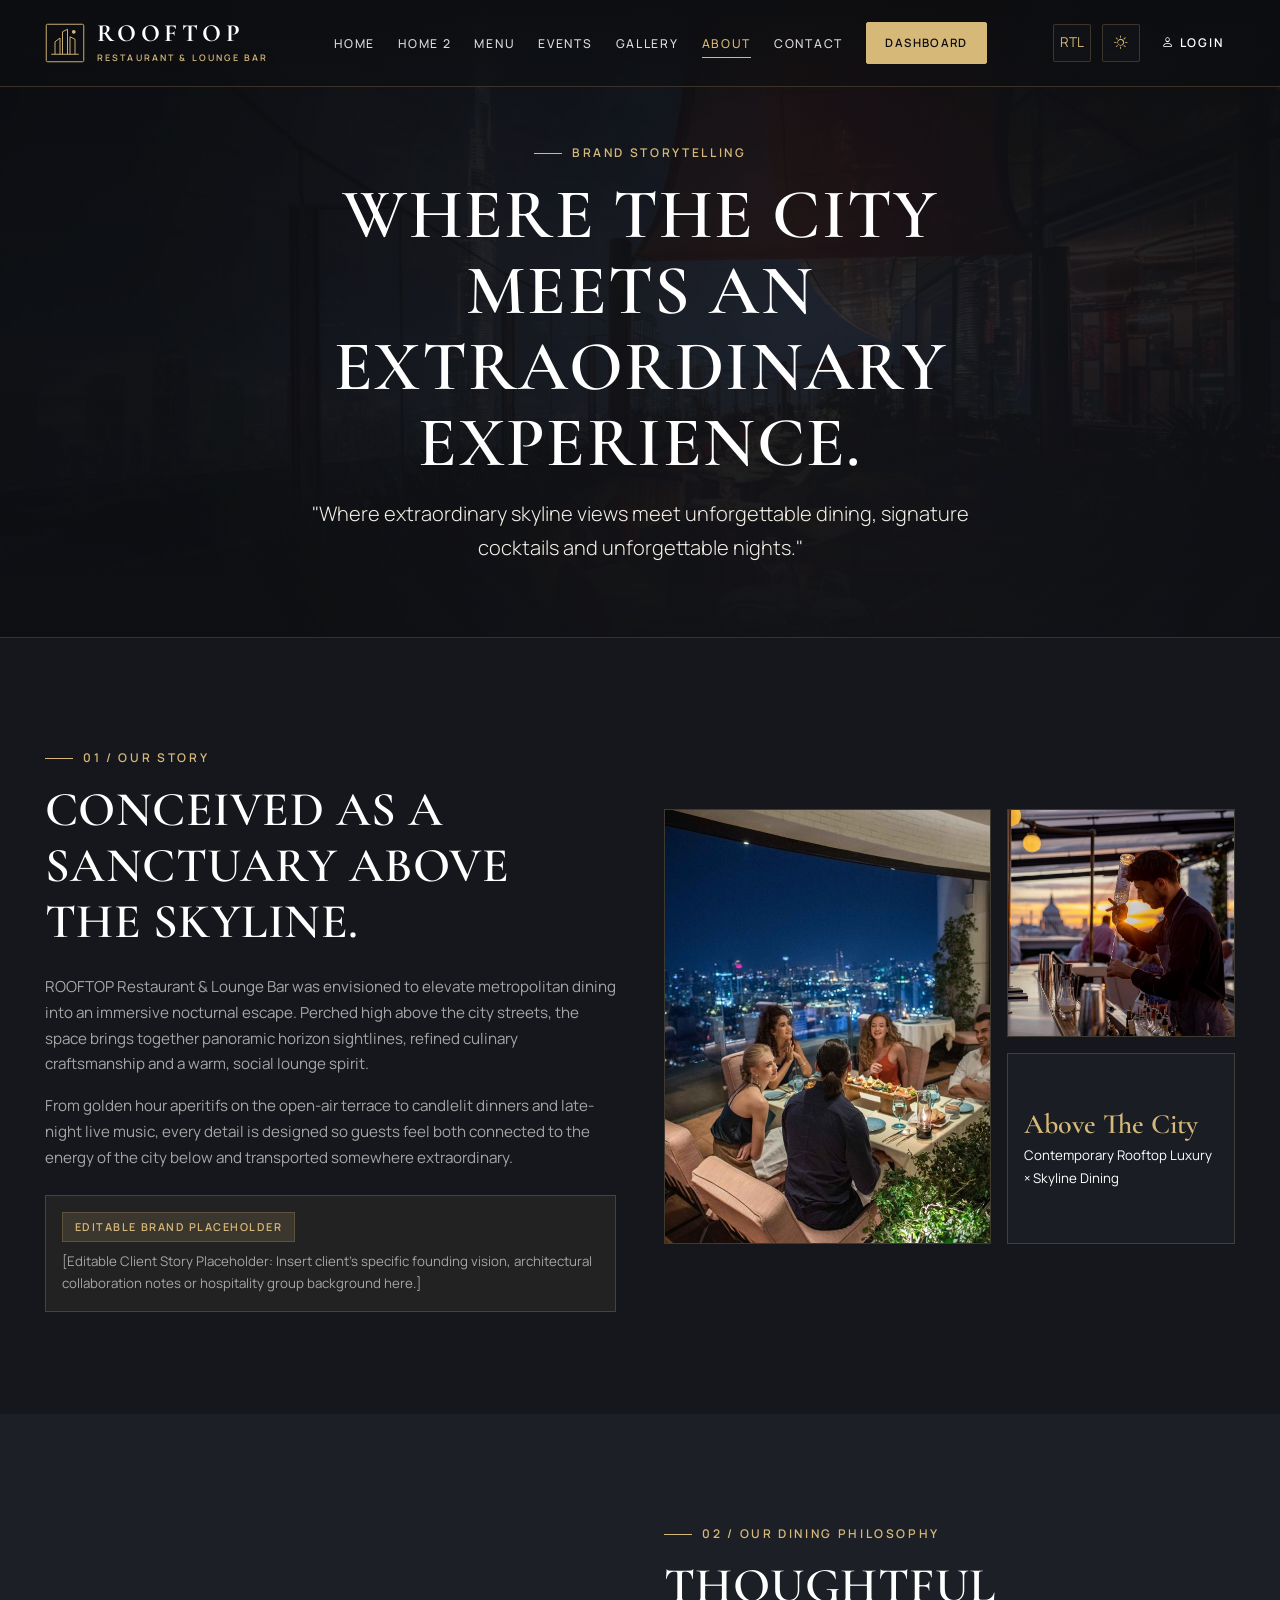
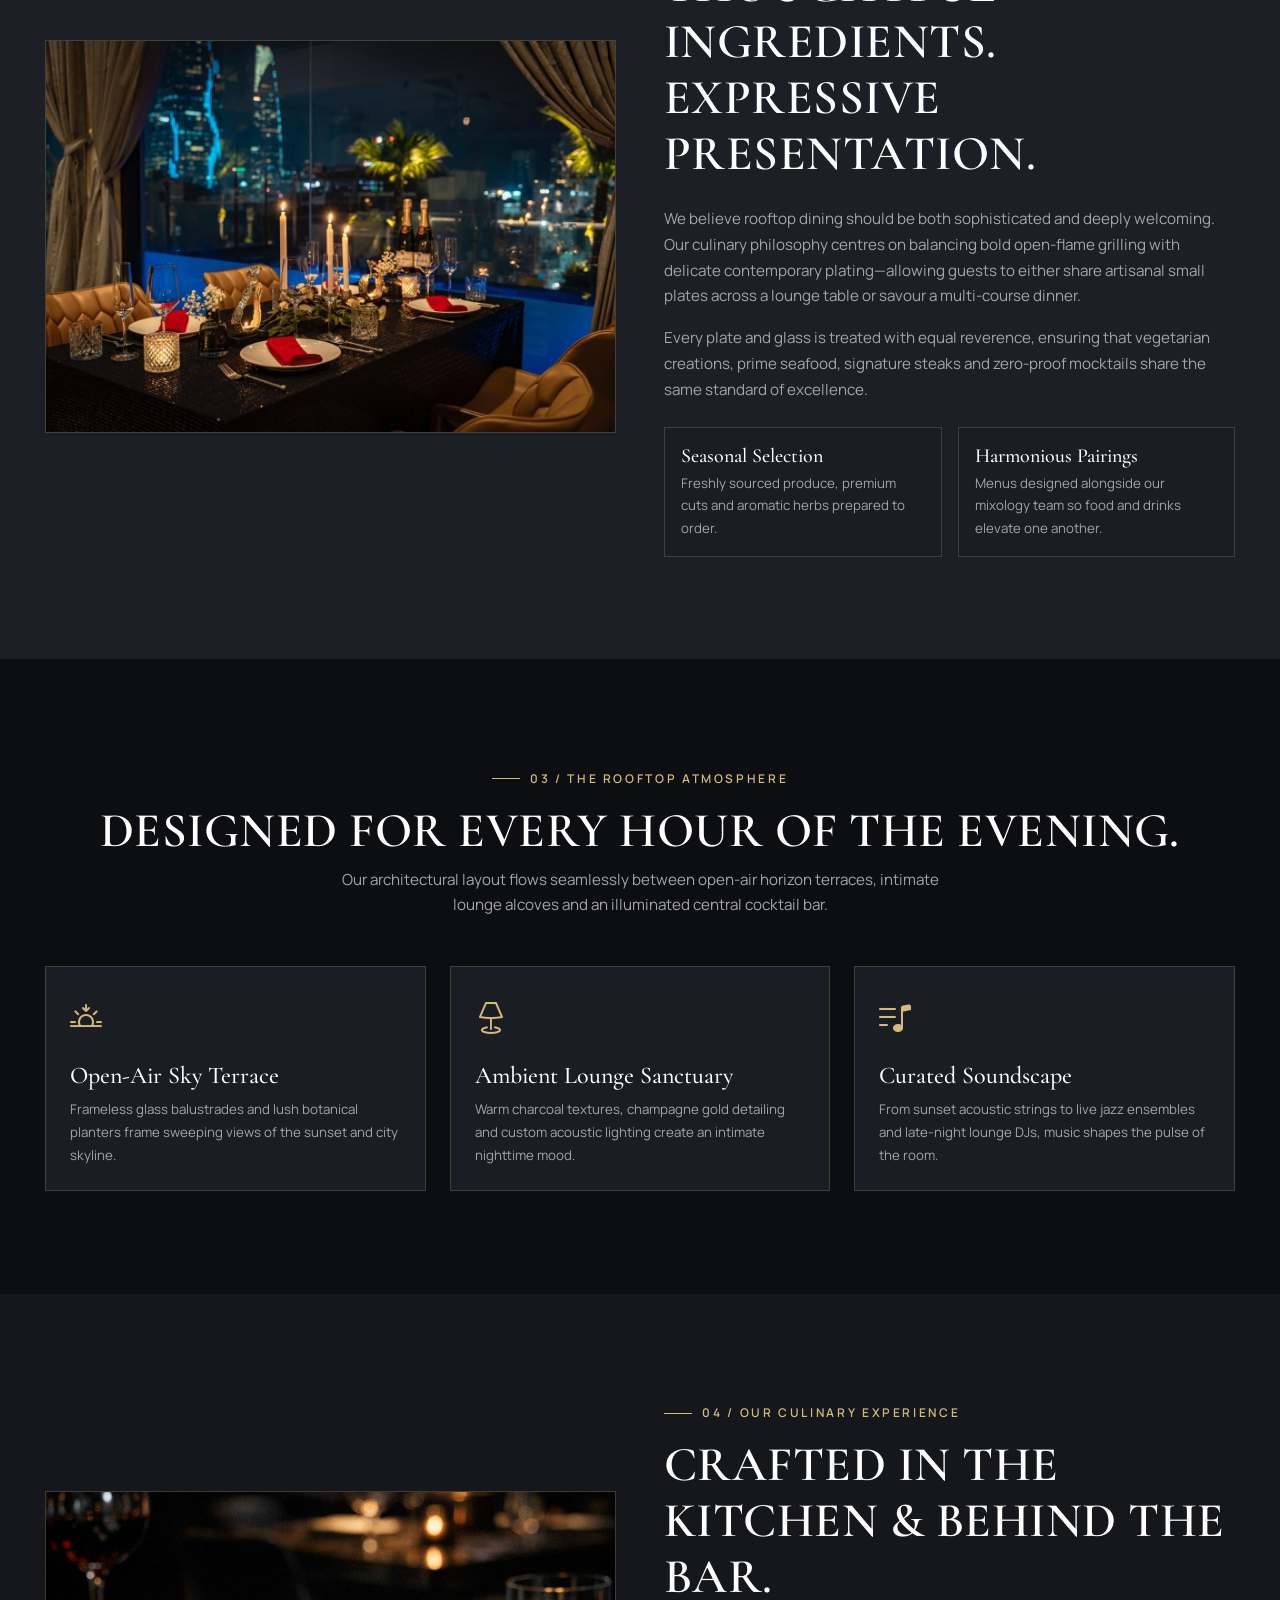
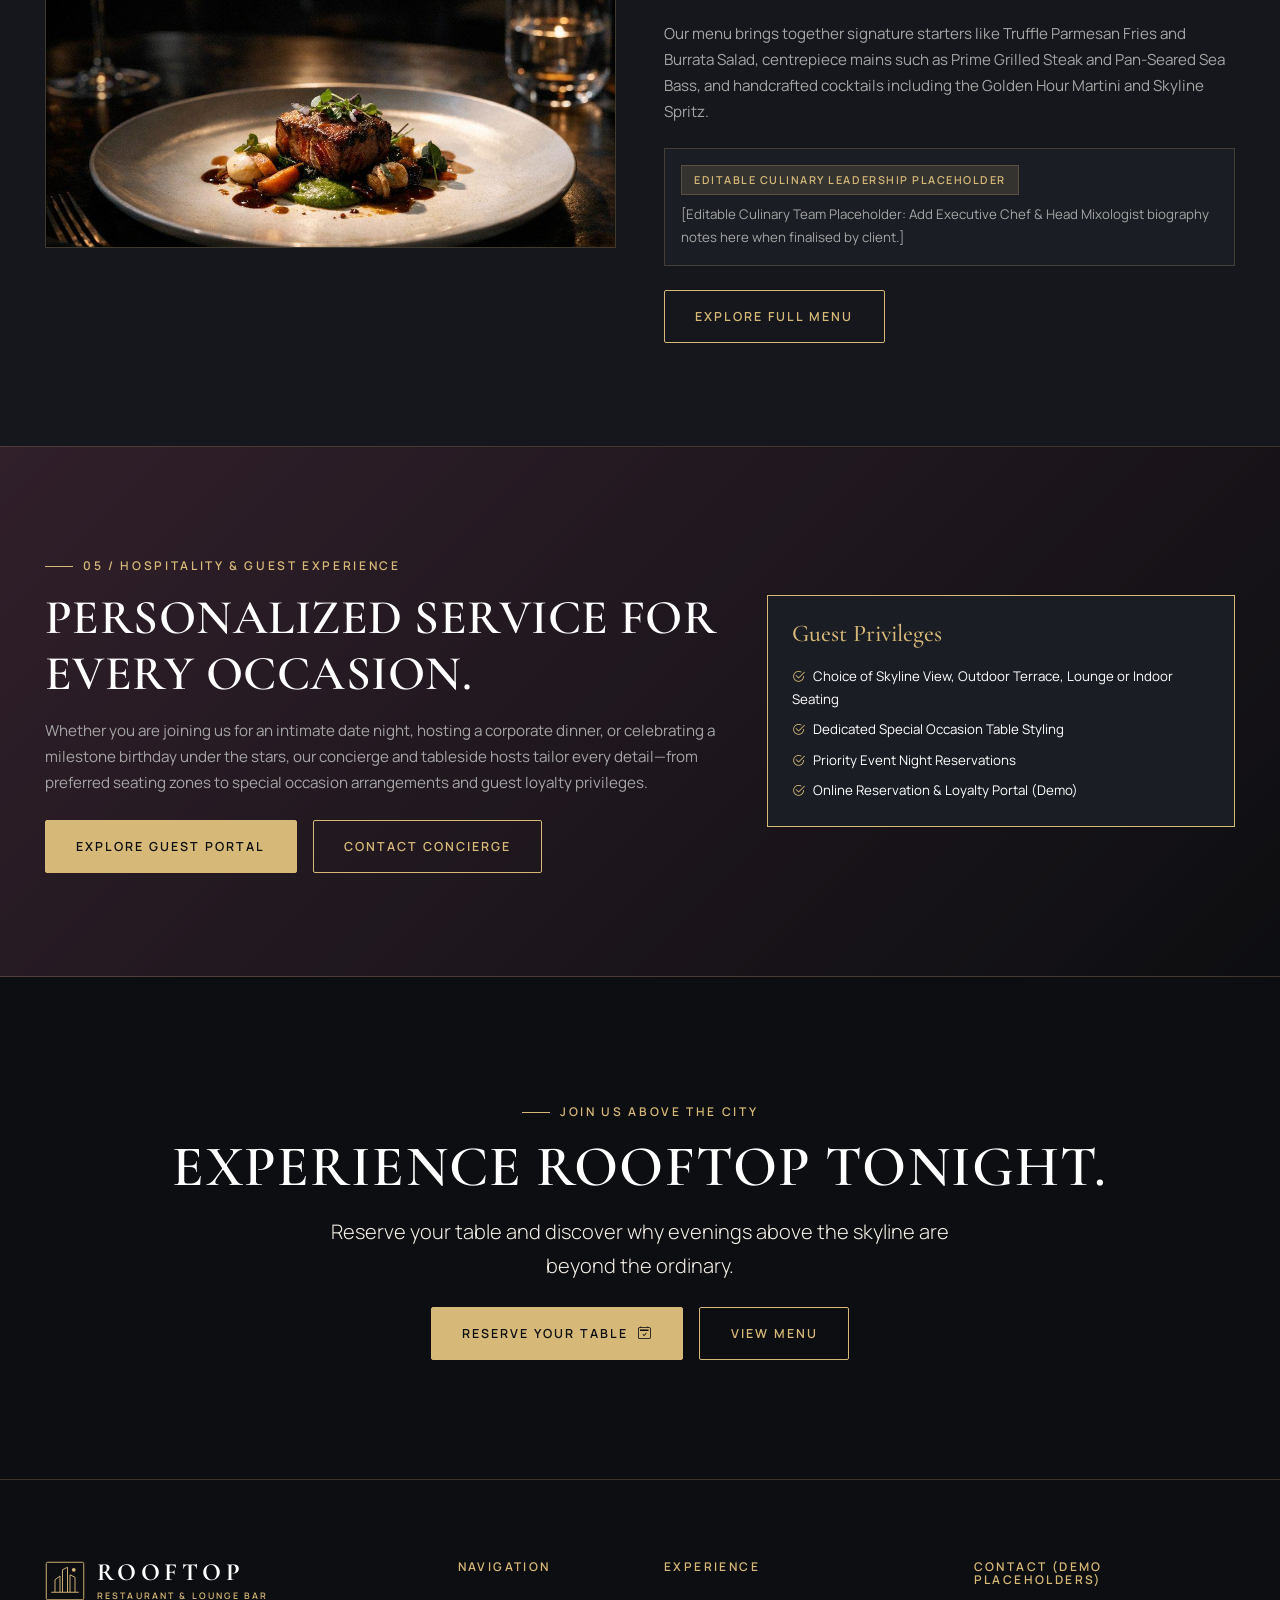
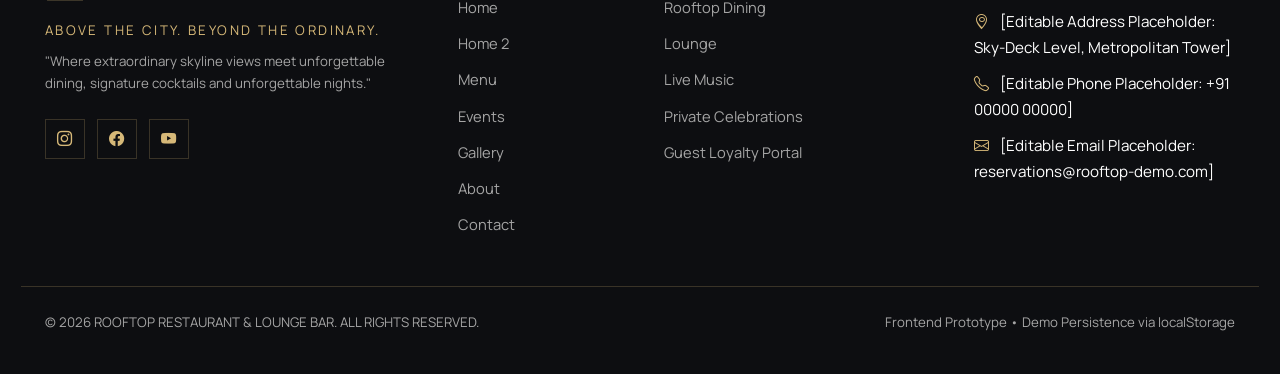
==== about.html @ e239f297 "Initial commit: Rooftop Restaurant & Lounge Bar luxury web experience" ====
<!DOCTYPE html>
<html lang="en" data-theme="dark" dir="ltr">
<head>
  <meta charset="UTF-8">
  <meta name="viewport" content="width=device-width, initial-scale=1.0">
  <title>ROOFTOP — About Us | Where The City Meets An Extraordinary Experience</title>
  <meta name="description" content="Discover the story, dining philosophy, architectural atmosphere and culinary vision behind ROOFTOP Restaurant & Lounge Bar.">
  <link href="https://cdn.jsdelivr.net/npm/bootstrap@5.3.3/dist/css/bootstrap.min.css" rel="stylesheet">
  <link href="https://cdn.jsdelivr.net/npm/bootstrap-icons@1.11.3/font/bootstrap-icons.min.css" rel="stylesheet">
  <link rel="stylesheet" href="assets/css/style.css">
</head>
<body>

  <!-- ========================================================================
       GLOBAL STICKY HEADER & NAVIGATION (SECTION 9)
       ======================================================================== -->
  <header class="site-header">
    <div class="container-luxury">
      <nav class="navbar-rooftop" aria-label="Primary Navigation">
        <a href="index.html" class="brand-logo" aria-label="ROOFTOP Restaurant & Lounge Bar Home">
          <svg class="brand-logo-icon" viewBox="0 0 64 64" fill="none" xmlns="http://www.w3.org/2000/svg">
            <rect x="2" y="2" width="60" height="60" rx="2" stroke="#D6B878" stroke-width="1.5"/>
            <path d="M10 50H54" stroke="#D6B878" stroke-width="1.5"/>
            <path d="M16 50V30L24 24V50" stroke="#D6B878" stroke-width="1.5"/>
            <path d="M28 50V14L36 10V50" stroke="#D6B878" stroke-width="1.5"/>
            <path d="M40 50V22L48 26V50" stroke="#D6B878" stroke-width="1.5"/>
            <circle cx="46" cy="14" r="3" fill="#D6B878"/>
          </svg>
          <div class="brand-logo-text">
            <span class="brand-wordmark">ROOFTOP</span>
            <span class="brand-subtitle">RESTAURANT &amp; LOUNGE BAR</span>
          </div>
        </a>

        <ul class="nav-center">
          <li><a href="index.html" class="nav-link-rooftop">Home</a></li>
          <li><a href="home-2.html" class="nav-link-rooftop">Home 2</a></li>
          <li><a href="menu.html" class="nav-link-rooftop">Menu</a></li>
          <li><a href="events.html" class="nav-link-rooftop">Events</a></li>
          <li><a href="gallery.html" class="nav-link-rooftop">Gallery</a></li>
          <li><a href="about.html" class="nav-link-rooftop active">About</a></li>
          <li><a href="contact.html" class="nav-link-rooftop">Contact</a></li>
          <li><a href="dashboard.html" class="btn-gold btn-header-reserve">Dashboard</a></li>
        </ul>

        <div class="nav-actions">
          <button type="button" class="icon-btn" data-rtl-toggle title="Toggle LTR/RTL Direction">
            <span class="dir-label">RTL</span>
          </button>
          <button type="button" class="icon-btn" data-theme-toggle title="Toggle Dark/Light Mode">
            <i class="bi bi-sun"></i>
          </button>
          <a href="login.html" class="nav-login-link"><i class="bi bi-person me-1"></i>Login</a>
          <button type="button" class="hamburger-btn" id="mobileMenuOpenBtn" aria-label="Open Navigation Menu">
            <i class="bi bi-list"></i>
          </button>
        </div>
      </nav>
    </div>
  </header>

  <!-- Mobile Slide-Out Navigation Drawer -->
  <div class="mobile-menu-backdrop" id="mobileMenuBackdrop"></div>
  <aside class="mobile-menu-drawer" id="mobileMenuDrawer" aria-label="Mobile Navigation">
    <div>
      <div class="d-flex justify-content-between align-items-center pb-3 border-bottom" style="border-color: var(--subtle-border) !important;">
        <div class="brand-logo-text">
          <span class="brand-wordmark">ROOFTOP</span>
          <span class="brand-subtitle">RESTAURANT &amp; LOUNGE BAR</span>
        </div>
        <button type="button" class="icon-btn" id="mobileMenuCloseBtn" aria-label="Close Navigation Menu">
          <i class="bi bi-x-lg"></i>
        </button>
      </div>
      <ul class="mobile-nav-list">
        <li><a href="index.html">Home</a></li>
        <li><a href="home-2.html">Home 2</a></li>
        <li><a href="menu.html">Menu</a></li>
        <li><a href="events.html">Events</a></li>
        <li><a href="gallery.html">Gallery</a></li>
        <li><a href="about.html" class="active">About</a></li>
        <li><a href="contact.html">Contact</a></li>
        <li><a href="dashboard.html">Dashboard</a></li>
        <li><a href="login.html"><i class="bi bi-person-circle me-2" style="color:var(--champagne-gold);"></i>Guest Login</a></li>
      </ul>
    </div>
    <div class="pt-3 border-top" style="border-color: var(--subtle-border) !important;">
      <div class="d-flex gap-2 mb-3">
        <button type="button" class="btn-outline-gold w-50 py-2" data-theme-toggle>
          <i class="bi bi-sun"></i> <span class="theme-label">Light Mode</span>
        </button>
        <button type="button" class="btn-outline-gold w-50 py-2" data-rtl-toggle>
          <i class="bi bi-arrow-left-right"></i> <span class="dir-label">RTL</span>
        </button>
      </div>
      <a href="dashboard.html" class="btn-gold w-100">Dashboard</a>
    </div>
  </aside>

  <main>
    <!-- ======================================================================
         ABOUT HERO SECTION
         ====================================================================== -->
    <section class="page-hero">
      <img
        src="assets/images/0LTb-WTREsjRSOHEOMyrggHppQUwjyIWcSTL70g_yfp6JXqwMMPpysvYrDSmUCuh1XWu3reJ1O5-1rHXuNfjXCk1OeGma-LEvILUbqRypuSqwYV0lNZebDV8yTDGE5ejCdoCOxoLKWf_srsMzIiU0FaElUl77eFP91n0k8lXTGc.jpg"
        alt="Architectural rooftop terrace overlooking the skyline"
        class="hero-bg-media"
      >
      <div class="hero-overlay"></div>
      <div class="container-luxury page-hero-content">
        <span class="eyebrow-label">BRAND STORYTELLING</span>
        <h1 class="display-hero text-white mb-3">
          WHERE THE CITY MEETS AN EXTRAORDINARY EXPERIENCE.
        </h1>
        <p class="lead mb-0" style="color: var(--text-secondary);">
          "Where extraordinary skyline views meet unforgettable dining, signature cocktails and unforgettable nights."
        </p>
      </div>
    </section>

    <!-- ======================================================================
         SECTION 1 – OUR STORY
         ====================================================================== -->
    <section class="section-padding surface-charcoal" id="our-story">
      <div class="container-luxury">
        <div class="row g-5 align-items-center">
          <div class="col-lg-6 reveal-up">
            <span class="eyebrow-label">01 / OUR STORY</span>
            <h2 class="section-title mb-4">CONCEIVED AS A SANCTUARY ABOVE THE SKYLINE.</h2>
            <p class="mb-3">
              ROOFTOP Restaurant &amp; Lounge Bar was envisioned to elevate metropolitan dining into an immersive nocturnal escape. Perched high above the city streets, the space brings together panoramic horizon sightlines, refined culinary craftsmanship and a warm, social lounge spirit.
            </p>
            <p class="mb-4">
              From golden hour aperitifs on the open-air terrace to candlelit dinners and late-night live music, every detail is designed so guests feel both connected to the energy of the city below and transported somewhere extraordinary.
            </p>
            <div class="p-3 border" style="border-color: var(--subtle-border) !important; background: rgba(214, 184, 120, 0.07);">
              <span class="badge-gold mb-2">EDITABLE BRAND PLACEHOLDER</span>
              <p class="small mb-0">
                [Editable Client Story Placeholder: Insert client's specific founding vision, architectural collaboration notes or hospitality group background here.]
              </p>
            </div>
          </div>

          <div class="col-lg-6 reveal-up">
            <div class="row g-3">
              <div class="col-7">
                <img src="assets/images/a4DqLqAIonbY6oPEdDBYq2LMEWT8wT4v0pbMfEZAotkZB2sWzX3rGF_zU-9RLps87KAcGOfiPLq1fRqHHMWA2GqDph-U0PD5rxuz1UX6C6W-1L8daLws_kquPVjRjXX4Jb22EGoLl6zU68Kwyp-VDqZqF_-sojToUv7Ypa28aUM.jpg" alt="Rooftop terrace dining view" class="w-100 border" style="border-color:var(--subtle-border) !important; aspect-ratio:3/4; object-fit:cover;" loading="lazy">
              </div>
              <div class="col-5 d-flex flex-column gap-3">
                <img src="assets/images/eG7CpLAfXSvXFL-XKeldnS6ixTZTzzPIL2Tlulccn1A2OCOw7vLQKZHS_5BkBJKZA29Xp6CpcP-T6hch9NJKk9fww9rVGssWR0XpSVVY1WcwQRj8eOERf2JEGQighdkYZ-_fhMxE8DnGQ1t_Wq5Qk5BhnX7Uy1BTz3-JIzpujZQ.jpg" alt="Signature cocktail craft" class="w-100 border" style="border-color:var(--subtle-border) !important; aspect-ratio:1/1; object-fit:cover;" loading="lazy">
                <div class="p-3 border flex-grow-1 d-flex flex-column justify-content-center" style="border-color:var(--subtle-border) !important; background:var(--card-bg);">
                  <span class="font-heading h3 mb-1" style="color:var(--champagne-gold);">Above The City</span>
                  <span class="small">Contemporary Rooftop Luxury × Skyline Dining</span>
                </div>
              </div>
            </div>
          </div>
        </div>
      </div>
    </section>

    <!-- ======================================================================
         SECTION 2 – OUR DINING PHILOSOPHY
         ====================================================================== -->
    <section class="section-padding surface-ivory" id="dining-philosophy">
      <div class="container-luxury">
        <div class="row g-5 align-items-center flex-lg-row-reverse">
          <div class="col-lg-6 reveal-up">
            <span class="eyebrow-label">02 / OUR DINING PHILOSOPHY</span>
            <h2 class="section-title mb-4">THOUGHTFUL INGREDIENTS. EXPRESSIVE PRESENTATION.</h2>
            <p class="mb-3">
              We believe rooftop dining should be both sophisticated and deeply welcoming. Our culinary philosophy centres on balancing bold open-flame grilling with delicate contemporary plating—allowing guests to either share artisanal small plates across a lounge table or savour a multi-course dinner.
            </p>
            <p class="mb-4">
              Every plate and glass is treated with equal reverence, ensuring that vegetarian creations, prime seafood, signature steaks and zero-proof mocktails share the same standard of excellence.
            </p>
            <div class="row g-3">
              <div class="col-sm-6">
                <div class="p-3 border h-100" style="border-color: var(--subtle-border) !important; background: var(--card-bg);">
                  <h3 class="h5 mb-1">Seasonal Selection</h3>
                  <p class="small mb-0">Freshly sourced produce, premium cuts and aromatic herbs prepared to order.</p>
                </div>
              </div>
              <div class="col-sm-6">
                <div class="p-3 border h-100" style="border-color: var(--subtle-border) !important; background: var(--card-bg);">
                  <h3 class="h5 mb-1">Harmonious Pairings</h3>
                  <p class="small mb-0">Menus designed alongside our mixology team so food and drinks elevate one another.</p>
                </div>
              </div>
            </div>
          </div>

          <div class="col-lg-6 reveal-up">
            <img src="assets/images/9_a25Sk84fpLwLm9EvDJhLbFu-DezkTgfqHV6uUKivLFZqjK034Hbjo_qLV6O387MBdL3p3_tE-PMVfAx8OQb3nfrAtUYyRsBMfPYI5VWofXwp_fUxAKQcLyDYmzSwnAg1P2krAx_73VXrEbLPAT2a9UuDPh-9XItAvQYSDtjpE.jpg" alt="Gourmet culinary plating at ROOFTOP" class="w-100 border" style="border-color:var(--subtle-border) !important; aspect-ratio:16/11; object-fit:cover;" loading="lazy">
          </div>
        </div>
      </div>
    </section>

    <!-- ======================================================================
         SECTION 3 – THE ROOFTOP ATMOSPHERE
         ====================================================================== -->
    <section class="section-padding surface-deep-black" id="rooftop-atmosphere">
      <div class="container-luxury">
        <div class="text-center mb-5 reveal-up">
          <span class="eyebrow-label">03 / THE ROOFTOP ATMOSPHERE</span>
          <h2 class="section-title mb-2">DESIGNED FOR EVERY HOUR OF THE EVENING.</h2>
          <p class="mx-auto" style="max-width: 640px;">
            Our architectural layout flows seamlessly between open-air horizon terraces, intimate lounge alcoves and an illuminated central cocktail bar.
          </p>
        </div>

        <div class="row g-4 reveal-up">
          <div class="col-md-4">
            <div class="p-4 border h-100" style="border-color: var(--subtle-border) !important; background: var(--card-bg);">
              <i class="bi bi-sunset fs-2 mb-3 d-block" style="color: var(--champagne-gold);"></i>
              <h3 class="h4 mb-2">Open-Air Sky Terrace</h3>
              <p class="small mb-0">Frameless glass balustrades and lush botanical planters frame sweeping views of the sunset and city skyline.</p>
            </div>
          </div>

          <div class="col-md-4">
            <div class="p-4 border h-100" style="border-color: var(--subtle-border) !important; background: var(--card-bg);">
              <i class="bi bi-lamp fs-2 mb-3 d-block" style="color: var(--champagne-gold);"></i>
              <h3 class="h4 mb-2">Ambient Lounge Sanctuary</h3>
              <p class="small mb-0">Warm charcoal textures, champagne gold detailing and custom acoustic lighting create an intimate nighttime mood.</p>
            </div>
          </div>

          <div class="col-md-4">
            <div class="p-4 border h-100" style="border-color: var(--subtle-border) !important; background: var(--card-bg);">
              <i class="bi bi-music-note-list fs-2 mb-3 d-block" style="color: var(--champagne-gold);"></i>
              <h3 class="h4 mb-2">Curated Soundscape</h3>
              <p class="small mb-0">From sunset acoustic strings to live jazz ensembles and late-night lounge DJs, music shapes the pulse of the room.</p>
            </div>
          </div>
        </div>
      </div>
    </section>

    <!-- ======================================================================
         SECTION 4 – OUR CULINARY EXPERIENCE
         ====================================================================== -->
    <section class="section-padding surface-charcoal" id="culinary-experience">
      <div class="container-luxury">
        <div class="row g-5 align-items-center">
          <div class="col-lg-6 reveal-up">
            <img src="assets/images/k-AcZ5I_xCdzUK6qS3OPQl_sP3-znJ6w_Fj4J7x6s0eTDowMpckTkI8AaFqw_2YKT61NVF0XNHWdyUKSHWJDs81dH5TLZIoFPrZWX9sZy4ZVBgHExHcyO-nIFj_JHgNbTenyzncS4XMivzRb54Z1jnn8Zo6J0s6vxsKbGS4OyTg.jpg" alt="Prime steak and culinary craftsmanship" class="w-100 border" style="border-color: var(--subtle-border) !important; aspect-ratio: 16/10; object-fit: cover;" loading="lazy">
          </div>
          <div class="col-lg-6 reveal-up">
            <span class="eyebrow-label">04 / OUR CULINARY EXPERIENCE</span>
            <h2 class="section-title mb-3">CRAFTED IN THE KITCHEN &amp; BEHIND THE BAR.</h2>
            <p class="mb-4">
              Our menu brings together signature starters like Truffle Parmesan Fries and Burrata Salad, centrepiece mains such as Prime Grilled Steak and Pan-Seared Sea Bass, and handcrafted cocktails including the Golden Hour Martini and Skyline Spritz.
            </p>
            <div class="p-3 border mb-4" style="border-color: var(--subtle-border) !important; background: var(--card-bg);">
              <span class="badge-gold mb-2">EDITABLE CULINARY LEADERSHIP PLACEHOLDER</span>
              <p class="small mb-0">
                [Editable Culinary Team Placeholder: Add Executive Chef &amp; Head Mixologist biography notes here when finalised by client.]
              </p>
            </div>
            <a href="menu.html" class="btn-outline-gold">Explore Full Menu</a>
          </div>
        </div>
      </div>
    </section>

    <!-- ======================================================================
         SECTION 5 – HOSPITALITY & GUEST EXPERIENCE
         ====================================================================== -->
    <section class="section-padding surface-burgundy-accent" id="hospitality-experience">
      <div class="container-luxury">
        <div class="row g-5 align-items-center">
          <div class="col-lg-7 reveal-up">
            <span class="eyebrow-label">05 / HOSPITALITY &amp; GUEST EXPERIENCE</span>
            <h2 class="section-title mb-3">PERSONALIZED SERVICE FOR EVERY OCCASION.</h2>
            <p class="mb-4">
              Whether you are joining us for an intimate date night, hosting a corporate dinner, or celebrating a milestone birthday under the stars, our concierge and tableside hosts tailor every detail—from preferred seating zones to special occasion arrangements and guest loyalty privileges.
            </p>
            <div class="d-flex flex-wrap gap-3">
              <a href="dashboard.html#overview" class="btn-gold">Explore Guest Portal</a>
              <a href="contact.html" class="btn-outline-gold">Contact Concierge</a>
            </div>
          </div>
          <div class="col-lg-5 reveal-up">
            <div class="p-4 border" style="border-color: var(--champagne-gold) !important; background: var(--card-bg);">
              <h3 class="h4 mb-3" style="color: var(--champagne-gold);">Guest Privileges</h3>
              <ul class="list-unstyled d-flex flex-column gap-2 mb-0 small">
                <li><i class="bi bi-check2-circle me-2" style="color:var(--champagne-gold);"></i>Choice of Skyline View, Outdoor Terrace, Lounge or Indoor Seating</li>
                <li><i class="bi bi-check2-circle me-2" style="color:var(--champagne-gold);"></i>Dedicated Special Occasion Table Styling</li>
                <li><i class="bi bi-check2-circle me-2" style="color:var(--champagne-gold);"></i>Priority Event Night Reservations</li>
                <li><i class="bi bi-check2-circle me-2" style="color:var(--champagne-gold);"></i>Online Reservation &amp; Loyalty Portal (Demo)</li>
              </ul>
            </div>
          </div>
        </div>
      </div>
    </section>

    <!-- ======================================================================
         SECTION 6 – FINAL RESERVATION CTA
         ====================================================================== -->
    <section class="section-padding surface-deep-black text-center" id="about-final-cta">
      <div class="container-luxury py-3 reveal-up">
        <span class="eyebrow-label">JOIN US ABOVE THE CITY</span>
        <h2 class="display-hero text-white mb-3" style="font-size: clamp(2.2rem, 4.5vw, 4rem);">
          EXPERIENCE ROOFTOP TONIGHT.
        </h2>
        <p class="lead mx-auto mb-4" style="color: var(--text-secondary); max-width: 620px;">
          Reserve your table and discover why evenings above the skyline are beyond the ordinary.
        </p>
        <div class="d-flex flex-wrap justify-content-center gap-3">
          <a href="dashboard.html#book-table" class="btn-gold">
            RESERVE YOUR TABLE <i class="bi bi-calendar2-check"></i>
          </a>
          <a href="menu.html" class="btn-outline-gold">
            VIEW MENU
          </a>
        </div>
      </div>
    </section>
  </main>

  <!-- ========================================================================
       GLOBAL PREMIUM FOOTER (SECTION 34)
       ======================================================================== -->
  <footer class="site-footer">
    <div class="container-luxury">
      <div class="row g-5 pb-5 border-bottom" style="border-color: var(--subtle-border) !important;">
        <div class="col-lg-4">
          <a href="index.html" class="brand-logo mb-3">
            <svg class="brand-logo-icon" viewBox="0 0 64 64" fill="none" xmlns="http://www.w3.org/2000/svg">
              <rect x="2" y="2" width="60" height="60" rx="2" stroke="#D6B878" stroke-width="1.5"/>
              <path d="M10 50H54" stroke="#D6B878" stroke-width="1.5"/>
              <path d="M16 50V30L24 24V50" stroke="#D6B878" stroke-width="1.5"/>
              <path d="M28 50V14L36 10V50" stroke="#D6B878" stroke-width="1.5"/>
              <path d="M40 50V22L48 26V50" stroke="#D6B878" stroke-width="1.5"/>
              <circle cx="46" cy="14" r="3" fill="#D6B878"/>
            </svg>
            <div class="brand-logo-text">
              <span class="brand-wordmark">ROOFTOP</span>
              <span class="brand-subtitle">RESTAURANT &amp; LOUNGE BAR</span>
            </div>
          </a>
          <p class="small text-uppercase mb-2" style="letter-spacing: 0.18em; color: var(--champagne-gold);">
            ABOVE THE CITY. BEYOND THE ORDINARY.
          </p>
          <p class="small mb-4">
            "Where extraordinary skyline views meet unforgettable dining, signature cocktails and unforgettable nights."
          </p>
          <div class="social-links">
            <a href="https://instagram.com" target="_blank" rel="noopener noreferrer" class="social-icon-link" aria-label="Instagram"><i class="bi bi-instagram"></i></a>
            <a href="https://facebook.com" target="_blank" rel="noopener noreferrer" class="social-icon-link" aria-label="Facebook"><i class="bi bi-facebook"></i></a>
            <a href="https://youtube.com" target="_blank" rel="noopener noreferrer" class="social-icon-link" aria-label="YouTube"><i class="bi bi-youtube"></i></a>
          </div>
        </div>

        <div class="col-6 col-md-4 col-lg-2">
          <h3 class="footer-heading">Navigation</h3>
          <ul class="footer-links">
            <li><a href="index.html">Home</a></li>
            <li><a href="home-2.html">Home 2</a></li>
            <li><a href="menu.html">Menu</a></li>
            <li><a href="events.html">Events</a></li>
            <li><a href="gallery.html">Gallery</a></li>
            <li><a href="about.html">About</a></li>
            <li><a href="contact.html">Contact</a></li>
          </ul>
        </div>

        <div class="col-6 col-md-4 col-lg-3">
          <h3 class="footer-heading">Experience</h3>
          <ul class="footer-links">
            <li><a href="menu.html">Rooftop Dining</a></li>
            <li><a href="home-2.html#signature-experiences">Lounge</a></li>
            <li><a href="events.html">Live Music</a></li>
            <li><a href="dashboard.html#book-table">Private Celebrations</a></li>
            <li><a href="dashboard.html#loyalty">Guest Loyalty Portal</a></li>
          </ul>
        </div>

        <div class="col-md-4 col-lg-3">
          <h3 class="footer-heading">Contact (Demo Placeholders)</h3>
          <ul class="footer-links">
            <li>
              <i class="bi bi-geo-alt me-2" style="color:var(--champagne-gold);"></i>
              <span>[Editable Address Placeholder: Sky-Deck Level, Metropolitan Tower]</span>
            </li>
            <li>
              <i class="bi bi-telephone me-2" style="color:var(--champagne-gold);"></i>
              <span>[Editable Phone Placeholder: +91 00000 00000]</span>
            </li>
            <li>
              <i class="bi bi-envelope me-2" style="color:var(--champagne-gold);"></i>
              <span>[Editable Email Placeholder: reservations@rooftop-demo.com]</span>
            </li>
          </ul>
        </div>
      </div>

      <div class="d-flex flex-wrap justify-content-between align-items-center pt-4 gap-3 small" style="color: var(--muted-grey);">
        <div>© 2026 ROOFTOP RESTAURANT &amp; LOUNGE BAR. ALL RIGHTS RESERVED.</div>
        <div>Frontend Prototype • Demo Persistence via localStorage</div>
      </div>
    </div>
  </footer>

  <script src="https://cdn.jsdelivr.net/npm/bootstrap@5.3.3/dist/js/bootstrap.bundle.min.js"></script>
  <script src="assets/js/main.js"></script>
</body>
</html>
---- assets/css/style.css ----
/* ==========================================================================
   ROOFTOP RESTAURANT & LOUNGE BAR — MASTER STYLESHEET
   Design Concept: Contemporary Rooftop Luxury × Skyline Dining × Nightlife
   Fonts: Cormorant Garamond (Headings) & Manrope (Body/Interface)
   ========================================================================== */

@import url('https://fonts.googleapis.com/css2?family=Cormorant+Garamond:ital,wght@0,400;0,500;0,600;0,700;1,400;1,600&family=Manrope:wght@300;400;500;600;700&display=swap');

:root {
  /* Core Brand Palette */
  --midnight-charcoal: #15171C;
  --deep-black: #0D0E11;
  --champagne-gold: #D6B878;
  --champagne-gold-hover: #E3C98F;
  --champagne-gold-muted: rgba(214, 184, 120, 0.14);
  --deep-burgundy: #642F45;
  --deep-burgundy-light: rgba(100, 47, 69, 0.28);
  --warm-ivory: #F4EFE6;
  --soft-white: #FFFFFF;
  --muted-grey: #A5A5A5;
  --subtle-border: rgba(214, 184, 120, 0.22);

  /* Theme Semantic Tokens (Default: Dark Mode) */
  --bg-primary: #15171C;
  --bg-secondary: #0D0E11;
  --bg-elevated: #1C1F26;
  --bg-surface-ivory: #F4EFE6;
  --text-Surface-ivory: #15171C;
  --text-primary: #FFFFFF;
  --text-secondary: #F4EFE6;
  --text-muted: #A5A5A5;
  --border-color: rgba(214, 184, 120, 0.22);
  --border-subtle: rgba(255, 255, 255, 0.08);
  --header-bg-scrolled: rgba(13, 14, 17, 0.94);
  --card-bg: #1A1D24;
  --input-bg: rgba(13, 14, 17, 0.75);
  --shadow-luxury: 0 20px 50px rgba(0, 0, 0, 0.55);

  /* Typography */
  --font-heading: 'Cormorant Garamond', Georgia, serif;
  --font-body: 'Manrope', -apple-system, BlinkMacSystemFont, sans-serif;

  /* Transitions */
  --transition-smooth: all 0.4s cubic-bezier(0.16, 1, 0.3, 1);
  --transition-fast: all 0.25s ease;
}

/* Light Mode Theme Overrides */
[data-theme="light"] {
  --bg-primary: #F4EFE6;
  --bg-secondary: #FAF7F2;
  --bg-elevated: #EAE2D3;
  --bg-surface-ivory: #EFE8DA;
  --text-Surface-ivory: #15171C;
  --text-primary: #15171C;
  --text-secondary: #22252C;
  --text-muted: #282C35;
  --muted-grey: #282C35;
  --champagne-gold: #9E7B32;
  --champagne-gold-hover: #846422;
  --champagne-gold-muted: rgba(158, 123, 50, 0.14);
  --subtle-border: rgba(158, 123, 50, 0.32);
  --border-color: rgba(158, 123, 50, 0.38);
  --border-subtle: rgba(21, 23, 28, 0.12);
  --header-bg-scrolled: rgba(244, 239, 230, 0.96);
  --card-bg: #FFFFFF;
  --input-bg: #FFFFFF;
  --shadow-luxury: 0 18px 40px rgba(21, 23, 28, 0.09);
}

/* ==========================================================================
   BASE & RESET
   ========================================================================== */
*, *::before, *::after {
  box-sizing: border-box;
}

html {
  scroll-behavior: smooth;
  overflow-x: hidden;
}

body {
  margin: 0;
  padding: 0;
  font-family: var(--font-body);
  font-weight: 400;
  font-size: clamp(0.95rem, 1vw, 1.05rem);
  line-height: 1.7;
  color: var(--text-primary);
  background-color: var(--bg-primary);
  overflow-x: hidden;
  transition: background-color 0.35s ease, color 0.35s ease;
}

h1, h2, h3, h4, h5, h6, .font-heading {
  font-family: var(--font-heading);
  font-weight: 600;
  line-height: 1.15;
  margin-block-start: 0;
  color: var(--text-primary);
}

.display-hero {
  font-size: clamp(2.5rem, 5.5vw, 5rem);
  font-weight: 600;
  letter-spacing: 0.02em;
  line-height: 1.08;
}

.section-title {
  font-size: clamp(2rem, 3.8vw, 3.35rem);
  font-weight: 600;
  letter-spacing: 0.01em;
}

.eyebrow-label {
  display: inline-flex;
  align-items: center;
  gap: 0.65rem;
  font-family: var(--font-body);
  font-size: 0.75rem;
  font-weight: 600;
  text-transform: uppercase;
  letter-spacing: 0.22em;
  color: var(--champagne-gold);
  margin-block-end: 0.85rem;
}

.eyebrow-label::before {
  content: "";
  display: inline-block;
  width: 28px;
  height: 1px;
  background-color: var(--champagne-gold);
}

p {
  margin-block-start: 0;
  color: var(--text-muted);
}

a {
  color: inherit;
  text-decoration: none;
  transition: var(--transition-fast);
}

img {
  max-width: 100%;
  height: auto;
  display: block;
}

/* Custom Container Widths */
.container-luxury {
  width: 100%;
  max-width: 1360px;
  margin-inline: auto;
  padding-inline: clamp(1rem, 3.5vw, 3rem);
}

.section-padding {
  padding-block: clamp(4.5rem, 8vw, 7.5rem);
}

/* Surface Variations — Theme-Aware (Dark in Dark Mode, Light in Light Mode) */
.surface-charcoal {
  background-color: var(--bg-primary);
  color: var(--text-primary);
}

.surface-deep-black {
  background-color: var(--bg-secondary);
  color: var(--text-primary);
}

.surface-ivory {
  background-color: var(--bg-elevated);
  color: var(--text-primary);
}

[data-theme="light"] .surface-ivory {
  background-color: #EAE2D3;
  color: var(--text-primary);
}

.surface-ivory h1,
.surface-ivory h2,
.surface-ivory h3,
.surface-ivory h4,
.surface-ivory h5,
.surface-ivory .section-title {
  color: var(--text-primary);
}

.surface-ivory p {
  color: var(--text-muted);
}

.surface-ivory .eyebrow-label {
  color: var(--champagne-gold);
}

.surface-ivory .eyebrow-label::before {
  background-color: var(--champagne-gold);
}

[data-theme="light"] .surface-ivory .eyebrow-label {
  color: var(--deep-burgundy);
}

[data-theme="light"] .surface-ivory .eyebrow-label::before {
  background-color: var(--deep-burgundy);
}

.surface-burgundy-accent {
  background: linear-gradient(135deg, rgba(100, 47, 69, 0.35) 0%, #0D0E11 100%);
  border-block: 1px solid var(--subtle-border);
  color: var(--text-primary);
}

[data-theme="light"] .surface-burgundy-accent {
  background: linear-gradient(135deg, #F3E5EC 0%, #EFE8DA 100%);
  color: var(--text-primary);
}

[data-theme="light"] .surface-burgundy-accent h1,
[data-theme="light"] .surface-burgundy-accent h2,
[data-theme="light"] .surface-burgundy-accent h3,
[data-theme="light"] .surface-burgundy-accent h4 {
  color: var(--text-primary) !important;
}

[data-theme="light"] .surface-burgundy-accent p {
  color: var(--text-muted) !important;
}

/* ==========================================================================
   BUTTONS & INTERACTIVE ELEMENTS
   ========================================================================== */
.btn-gold {
  display: inline-flex;
  align-items: center;
  justify-content: center;
  gap: 0.6rem;
  background-color: var(--champagne-gold);
  color: var(--deep-black) !important;
  font-family: var(--font-body);
  font-size: 0.78rem;
  font-weight: 600;
  text-transform: uppercase;
  letter-spacing: 0.16em;
  padding: 0.95rem 1.9rem;
  border: 1px solid var(--champagne-gold);
  border-radius: 2px;
  cursor: pointer;
  transition: var(--transition-smooth);
  white-space: nowrap;
}

.btn-gold:hover, .btn-gold:focus-visible {
  background-color: var(--champagne-gold-hover);
  border-color: var(--champagne-gold-hover);
  transform: translateY(-2px);
  box-shadow: 0 10px 25px rgba(214, 184, 120, 0.28);
}

.btn-outline-gold {
  display: inline-flex;
  align-items: center;
  justify-content: center;
  gap: 0.6rem;
  background-color: transparent;
  color: var(--champagne-gold) !important;
  font-family: var(--font-body);
  font-size: 0.78rem;
  font-weight: 600;
  text-transform: uppercase;
  letter-spacing: 0.16em;
  padding: 0.95rem 1.9rem;
  border: 1px solid var(--champagne-gold);
  border-radius: 2px;
  cursor: pointer;
  transition: var(--transition-smooth);
  white-space: nowrap;
}

.btn-outline-gold:hover, .btn-outline-gold:focus-visible {
  background-color: var(--champagne-gold);
  color: var(--deep-black) !important;
  transform: translateY(-2px);
}

.btn-burgundy {
  display: inline-flex;
  align-items: center;
  justify-content: center;
  gap: 0.5rem;
  background-color: var(--deep-burgundy);
  color: var(--soft-white) !important;
  font-size: 0.75rem;
  font-weight: 600;
  text-transform: uppercase;
  letter-spacing: 0.15em;
  padding: 0.85rem 1.6rem;
  border: 1px solid rgba(214, 184, 120, 0.35);
  border-radius: 2px;
  transition: var(--transition-smooth);
}

.btn-burgundy:hover {
  background-color: #7b3a55;
  border-color: var(--champagne-gold);
}

.link-gold-underline {
  position: relative;
  display: inline-flex;
  align-items: center;
  gap: 0.5rem;
  font-size: 0.78rem;
  font-weight: 600;
  text-transform: uppercase;
  letter-spacing: 0.16em;
  color: var(--champagne-gold);
  padding-block-end: 0.25rem;
}

.link-gold-underline::after {
  content: "";
  position: absolute;
  inset-block-end: 0;
  inset-inline-start: 0;
  width: 100%;
  height: 1px;
  background-color: var(--champagne-gold);
  transform: scaleX(0.35);
  transform-origin: inline-start;
  transition: transform 0.35s ease;
}

.link-gold-underline:hover::after {
  transform: scaleX(1);
}

/* Badges */
.badge-demo {
  display: inline-flex;
  align-items: center;
  gap: 0.35rem;
  font-size: 0.68rem;
  font-weight: 600;
  text-transform: uppercase;
  letter-spacing: 0.14em;
  padding: 0.3rem 0.75rem;
  background-color: var(--deep-burgundy);
  color: var(--warm-ivory);
  border: 1px solid rgba(214, 184, 120, 0.35);
}

.badge-gold {
  display: inline-flex;
  align-items: center;
  gap: 0.35rem;
  font-size: 0.68rem;
  font-weight: 600;
  text-transform: uppercase;
  letter-spacing: 0.14em;
  padding: 0.3rem 0.75rem;
  background-color: var(--champagne-gold-muted);
  color: var(--champagne-gold);
  border: 1px solid var(--subtle-border);
}

/* ==========================================================================
   GLOBAL STICKY HEADER & NAVIGATION (SECTION 9)
   ========================================================================== */
.site-header {
  position: fixed;
  inset-block-start: 0;
  inset-inline: 0;
  z-index: 1040;
  background: linear-gradient(180deg, rgba(13, 14, 17, 0.88) 0%, rgba(13, 14, 17, 0.35) 100%);
  backdrop-filter: blur(8px);
  border-block-end: 1px solid var(--subtle-border);
  transition: var(--transition-smooth);
}

.site-header.scrolled {
  background: var(--header-bg-scrolled);
  box-shadow: 0 10px 30px rgba(0, 0, 0, 0.45);
}

[data-theme="light"] .site-header,
[data-theme="light"] .site-header:not(.scrolled),
[data-theme="light"] .site-header.scrolled {
  background: rgba(244, 239, 230, 0.95);
  box-shadow: 0 8px 24px rgba(21, 23, 28, 0.08);
}

.navbar-rooftop {
  display: flex;
  align-items: center;
  justify-content: space-between;
  min-height: 86px;
  gap: 1rem;
}

/* Brand Logo */
.brand-logo {
  display: inline-flex;
  align-items: center;
  gap: 0.75rem;
  text-decoration: none;
  flex-shrink: 0;
}

.brand-logo-icon {
  width: 40px;
  height: 40px;
  flex-shrink: 0;
}

.brand-logo-text {
  display: flex;
  flex-direction: column;
}

.brand-wordmark {
  font-family: var(--font-heading);
  font-size: 1.55rem;
  font-weight: 700;
  letter-spacing: 0.18em;
  line-height: 1;
  color: var(--text-primary);
}

[data-theme="light"] .brand-wordmark {
  color: var(--text-primary);
}

.brand-subtitle {
  font-family: var(--font-body);
  font-size: 0.56rem;
  font-weight: 600;
  letter-spacing: 0.24em;
  text-transform: uppercase;
  color: var(--champagne-gold);
  margin-block-start: 0.22rem;
}

/* Center Nav Links */
.nav-center {
  display: flex;
  align-items: center;
  gap: clamp(0.9rem, 1.8vw, 2rem);
  list-style: none;
  margin: 0;
  padding: 0;
}

.nav-link-rooftop {
  position: relative;
  font-size: 0.76rem;
  font-weight: 500;
  text-transform: uppercase;
  letter-spacing: 0.14em;
  color: rgba(255, 255, 255, 0.85);
  padding-block: 0.4rem;
  white-space: nowrap;
}

[data-theme="light"] .nav-link-rooftop {
  color: var(--text-primary);
}

.nav-link-rooftop::after {
  content: "";
  position: absolute;
  inset-block-end: 0;
  inset-inline-start: 0;
  width: 100%;
  height: 1.5px;
  background-color: var(--champagne-gold);
  transform: scaleX(0);
  transform-origin: center;
  transition: transform 0.3s ease;
}

.nav-link-rooftop:hover,
.nav-link-rooftop.active {
  color: var(--champagne-gold) !important;
}

.nav-link-rooftop:hover::after,
.nav-link-rooftop.active::after {
  transform: scaleX(1);
}

/* Right Actions */
.nav-actions {
  display: flex;
  align-items: center;
  gap: 0.65rem;
  flex-shrink: 0;
}

.icon-btn {
  display: inline-flex;
  align-items: center;
  justify-content: center;
  width: 38px;
  height: 38px;
  border: 1px solid var(--subtle-border);
  background: rgba(21, 23, 28, 0.55);
  color: var(--champagne-gold);
  border-radius: 2px;
  font-size: 0.85rem;
  cursor: pointer;
  transition: var(--transition-fast);
}

[data-theme="light"] .icon-btn {
  background: rgba(21, 23, 28, 0.06);
  color: var(--text-primary);
}

.icon-btn:hover {
  background-color: var(--champagne-gold);
  color: var(--deep-black);
}

.nav-login-link {
  font-size: 0.75rem;
  font-weight: 600;
  text-transform: uppercase;
  letter-spacing: 0.14em;
  color: var(--text-primary);
  padding: 0.5rem 0.75rem;
  white-space: nowrap;
}

[data-theme="light"] .nav-login-link {
  color: var(--text-primary);
}

.nav-login-link:hover {
  color: var(--champagne-gold);
}

.btn-header-reserve {
  padding: 0.65rem 1.15rem;
  font-size: 0.72rem;
  white-space: nowrap;
  letter-spacing: 0.12em;
}

/* Mobile Hamburger & Slide-out Drawer */
.hamburger-btn {
  display: none;
  align-items: center;
  justify-content: center;
  width: 42px;
  height: 42px;
  border: 1px solid var(--subtle-border);
  background: var(--card-bg);
  color: var(--champagne-gold);
  font-size: 1.35rem;
  cursor: pointer;
  border-radius: 2px;
}

.mobile-menu-backdrop {
  position: fixed;
  inset: 0;
  background: rgba(0, 0, 0, 0.75);
  backdrop-filter: blur(4px);
  z-index: 1050;
  opacity: 0;
  visibility: hidden;
  transition: var(--transition-smooth);
}

.mobile-menu-backdrop.open {
  opacity: 1;
  visibility: visible;
}

.mobile-menu-drawer {
  position: fixed;
  inset-block: 0;
  inset-inline-end: 0;
  width: min(380px, 88vw);
  background-color: var(--bg-primary);
  color: var(--text-primary);
  border-inline-start: 1px solid var(--subtle-border);
  z-index: 1060;
  padding: 2rem 1.75rem;
  display: flex;
  flex-direction: column;
  justify-content: space-between;
  transform: translateX(100%);
  transition: transform 0.4s cubic-bezier(0.16, 1, 0.3, 1);
  overflow-y: auto;
}

[dir="rtl"] .mobile-menu-drawer {
  transform: translateX(-100%);
}

.mobile-menu-drawer.open {
  transform: translateX(0);
}

.mobile-nav-list {
  list-style: none;
  padding: 0;
  margin: 2rem 0;
  display: flex;
  flex-direction: column;
  gap: 0.85rem;
}

.mobile-nav-list a {
  display: block;
  font-family: var(--font-heading);
  font-size: 1.55rem;
  color: var(--text-primary);
  padding-block: 0.35rem;
  border-block-end: 1px solid var(--border-subtle);
}

.mobile-nav-list a.active,
.mobile-nav-list a:hover {
  color: var(--champagne-gold);
}

/* ==========================================================================
   HERO SECTIONS (HOME 1, HOME 2 & SUBPAGES)
   ========================================================================== */
.hero-cinematic {
  position: relative;
  min-height: 95vh;
  display: flex;
  align-items: center;
  padding-block: 8rem 5rem;
  background-color: var(--bg-secondary);
  color: var(--text-primary);
  overflow: hidden;
}

.hero-bg-media {
  position: absolute;
  inset: 0;
  width: 100%;
  height: 100%;
  object-fit: cover;
  transform: scale(1.04);
  animation: slowHeroZoom 18s ease-out forwards;
}

@keyframes slowHeroZoom {
  from { transform: scale(1.08); }
  to { transform: scale(1); }
}

.hero-overlay {
  position: absolute;
  inset: 0;
  background: radial-gradient(circle at 65% 40%, rgba(21, 23, 28, 0.42) 0%, rgba(13, 14, 17, 0.88) 75%),
              linear-gradient(180deg, rgba(13, 14, 17, 0.75) 0%, rgba(21, 23, 28, 0.6) 50%, rgba(21, 23, 28, 0.98) 100%);
}

[data-theme="light"] .hero-overlay {
  background: linear-gradient(90deg, rgba(244, 239, 230, 0.78) 0%, rgba(244, 239, 230, 0.55) 45%, rgba(244, 239, 230, 0.25) 100%),
              linear-gradient(180deg, rgba(244, 239, 230, 0.5) 0%, transparent 40%, rgba(244, 239, 230, 0.75) 100%);
}

.cta-bg-media {
  opacity: 0.35;
}

[data-theme="light"] .cta-bg-media {
  opacity: 0.6;
}

.hero-content-wrap {
  position: relative;
  z-index: 2;
  width: 100%;
}

.hero-pillars {
  display: flex;
  flex-wrap: wrap;
  gap: 1.5rem 2.5rem;
  margin-block-start: 3.25rem;
  padding-block-start: 1.75rem;
  border-block-start: 1px solid var(--subtle-border);
}

.hero-pillar-item {
  display: flex;
  align-items: center;
  gap: 0.65rem;
  font-size: 0.74rem;
  font-weight: 600;
  letter-spacing: 0.2em;
  text-transform: uppercase;
  color: var(--text-secondary);
}

.hero-pillar-item i {
  color: var(--champagne-gold);
  font-size: 1rem;
}

/* Subpage Hero */
.page-hero {
  position: relative;
  min-height: 56vh;
  display: flex;
  align-items: center;
  justify-content: center;
  text-align: center;
  padding-block: 8.5rem 4.5rem;
  background-color: var(--bg-secondary);
  color: var(--text-primary);
  overflow: hidden;
  border-block-end: 1px solid var(--subtle-border);
}

.page-hero .hero-bg-media {
  opacity: 0.55;
}

[data-theme="light"] .page-hero .hero-bg-media {
  opacity: 0.72;
}

[data-theme="light"] .page-hero .hero-overlay {
  background: radial-gradient(circle at center, rgba(244, 239, 230, 0.72) 0%, rgba(244, 239, 230, 0.45) 65%, rgba(244, 239, 230, 0.75) 100%);
}

.page-hero-content {
  position: relative;
  z-index: 2;
  max-width: 820px;
  margin-inline: auto;
}

/* Home 2 Split Editorial Hero */
.hero-editorial-split {
  position: relative;
  min-height: 94vh;
  padding-block-start: 86px;
  display: grid;
  grid-template-columns: 1.05fr 0.95fr;
  background-color: var(--bg-primary);
  color: var(--text-primary);
  border-block-end: 1px solid var(--subtle-border);
}

.hero-editorial-left {
  display: flex;
  flex-direction: column;
  justify-content: center;
  padding: clamp(2.5rem, 6vw, 6rem);
  position: relative;
}

.hero-editorial-right {
  position: relative;
  overflow: hidden;
  min-height: 520px;
}

.hero-editorial-right img {
  width: 100%;
  height: 100%;
  object-fit: cover;
}

.editorial-floating-card {
  position: absolute;
  inset-block-end: 2.5rem;
  inset-inline-start: 2.5rem;
  background: rgba(13, 14, 17, 0.9);
  backdrop-filter: blur(10px);
  border: 1px solid var(--subtle-border);
  padding: 1.35rem 1.75rem;
  max-width: 320px;
}

[data-theme="light"] .editorial-floating-card {
  background: rgba(255, 255, 255, 0.94);
  color: var(--text-primary);
  box-shadow: var(--shadow-luxury);
}

/* ==========================================================================
   EDITORIAL & ASYMMETRIC LAYOUTS
   ========================================================================== */
.asymmetric-grid {
  display: grid;
  grid-template-columns: repeat(12, 1fr);
  gap: 2rem;
  align-items: center;
}

.experience-showcase-card {
  position: relative;
  overflow: hidden;
  border: 1px solid var(--subtle-border);
  background-color: var(--card-bg);
  transition: var(--transition-smooth);
}

.experience-showcase-card:hover {
  border-color: var(--champagne-gold);
  transform: translateY(-6px);
}

.experience-img-wrap {
  position: relative;
  overflow: hidden;
  aspect-ratio: 4 / 5;
}

.experience-img-wrap.wide {
  aspect-ratio: 16 / 10;
}

.experience-img-wrap img {
  width: 100%;
  height: 100%;
  object-fit: cover;
  transition: transform 0.75s cubic-bezier(0.16, 1, 0.3, 1);
}

.experience-showcase-card:hover .experience-img-wrap img {
  transform: scale(1.06);
}

.experience-card-overlay {
  position: absolute;
  inset: 0;
  background: linear-gradient(180deg, rgba(13,14,17,0.05) 30%, rgba(13,14,17,0.94) 100%);
  display: flex;
  flex-direction: column;
  justify-content: flex-end;
  padding: 2rem;
}

.experience-card-overlay h2,
.experience-card-overlay h3 {
  color: #FFFFFF !important;
  margin-block-end: 0.4rem;
}

.experience-card-overlay p {
  color: rgba(244, 239, 230, 0.92) !important;
  margin-block-end: 0;
  font-size: 0.92rem;
}

[data-theme="light"] .experience-card-overlay {
  background: linear-gradient(180deg, rgba(244,239,230,0.0) 30%, rgba(244,239,230,0.88) 66%, rgba(244,239,230,0.99) 100%) !important;
}

[data-theme="light"] .experience-card-overlay h2,
[data-theme="light"] .experience-card-overlay h3 {
  color: #0D0E12 !important;
  font-weight: 700 !important;
}

[data-theme="light"] .experience-card-overlay p {
  color: #181B22 !important;
  font-weight: 500 !important;
}

/* ==========================================================================
   MENU CARDS & FILTERS
   ========================================================================== */
.filter-pills {
  display: flex;
  flex-wrap: wrap;
  gap: 0.6rem;
  justify-content: center;
  margin-block-end: 2.75rem;
}

.filter-pill-btn {
  background: transparent;
  border: 1px solid var(--subtle-border);
  color: var(--text-primary);
  font-size: 0.74rem;
  font-weight: 600;
  text-transform: uppercase;
  letter-spacing: 0.14em;
  padding: 0.65rem 1.35rem;
  cursor: pointer;
  transition: var(--transition-fast);
  border-radius: 2px;
}

.filter-pill-btn:hover,
.filter-pill-btn.active {
  background-color: var(--champagne-gold);
  border-color: var(--champagne-gold);
  color: var(--deep-black);
}

.menu-grid {
  display: grid;
  grid-template-columns: repeat(auto-fill, minmax(min(100%, 360px), 1fr));
  gap: 2rem;
}

.menu-card {
  display: flex;
  flex-direction: column;
  background-color: var(--card-bg);
  border: 1px solid var(--border-color);
  overflow: hidden;
  transition: var(--transition-smooth);
}

.menu-card:hover {
  border-color: var(--champagne-gold);
  box-shadow: var(--shadow-luxury);
  transform: translateY(-4px);
}

.menu-card-media {
  position: relative;
  aspect-ratio: 16 / 10;
  overflow: hidden;
}

.menu-card-media img {
  width: 100%;
  height: 100%;
  object-fit: cover;
  transition: transform 0.65s ease;
}

.menu-card:hover .menu-card-media img {
  transform: scale(1.06);
}

.menu-card-badges {
  position: absolute;
  inset-block-start: 0.85rem;
  inset-inline-start: 0.85rem;
  display: flex;
  gap: 0.45rem;
  z-index: 2;
}

.menu-fav-btn {
  position: absolute;
  inset-block-start: 0.85rem;
  inset-inline-end: 0.85rem;
  width: 36px;
  height: 36px;
  border-radius: 50%;
  background: rgba(13, 14, 17, 0.78);
  border: 1px solid var(--subtle-border);
  color: var(--soft-white);
  display: inline-flex;
  align-items: center;
  justify-content: center;
  cursor: pointer;
  z-index: 2;
  transition: var(--transition-fast);
}

.menu-fav-btn.active,
.menu-fav-btn:hover {
  color: var(--champagne-gold);
  border-color: var(--champagne-gold);
}

.veg-indicator {
  display: inline-flex;
  align-items: center;
  gap: 0.35rem;
  padding: 0.22rem 0.6rem;
  font-size: 0.65rem;
  font-weight: 700;
  text-transform: uppercase;
  letter-spacing: 0.1em;
  background: rgba(13, 14, 17, 0.85);
  color: #5CE68B;
  border: 1px solid rgba(92, 230, 139, 0.4);
}

.menu-card-body {
  padding: 1.5rem;
  display: flex;
  flex-direction: column;
  flex-grow: 1;
}

.menu-card-header {
  display: flex;
  justify-content: space-between;
  align-items: flex-start;
  gap: 1rem;
  margin-block-end: 0.5rem;
  border-block-end: 1px dashed var(--subtle-border);
  padding-block-end: 0.65rem;
}

.menu-card-title {
  font-family: var(--font-heading);
  font-size: 1.45rem;
  margin: 0;
}

.menu-card-price {
  font-family: var(--font-heading);
  font-size: 1.4rem;
  font-weight: 700;
  color: var(--champagne-gold);
  white-space: nowrap;
}

/* ==========================================================================
   SKYLINE ATMOSPHERE & GALLERY MASONRY
   ========================================================================== */
.skyline-time-grid {
  display: grid;
  grid-template-columns: repeat(12, 1fr);
  gap: 1.5rem;
}

.skyline-slot {
  position: relative;
  overflow: hidden;
  border: 1px solid var(--subtle-border);
  min-height: 360px;
}

.skyline-slot.span-7 { grid-column: span 7; }
.skyline-slot.span-5 { grid-column: span 5; }
.skyline-slot.span-6 { grid-column: span 6; }
.skyline-slot.span-4 { grid-column: span 4; }
.skyline-slot.span-8 { grid-column: span 8; }

.skyline-slot img {
  width: 100%;
  height: 100%;
  object-fit: cover;
  transition: transform 0.75s ease;
}

.skyline-slot:hover img {
  transform: scale(1.06);
}

.skyline-caption {
  position: absolute;
  inset: 0;
  background: linear-gradient(180deg, transparent 40%, rgba(13, 14, 17, 0.94) 100%);
  display: flex;
  flex-direction: column;
  justify-content: flex-end;
  padding: 1.75rem;
}

.skyline-caption h3,
.skyline-caption h4 {
  color: #FFFFFF !important;
}

.skyline-caption p,
.skyline-caption .text-white-50 {
  color: rgba(244, 239, 230, 0.9) !important;
}

[data-theme="light"] .skyline-caption {
  background: linear-gradient(180deg, rgba(244, 239, 230, 0.0) 30%, rgba(244, 239, 230, 0.88) 65%, rgba(244, 239, 230, 0.99) 100%) !important;
}

[data-theme="light"] .skyline-caption h3,
[data-theme="light"] .skyline-caption h4,
[data-theme="light"] .skyline-caption .text-white {
  color: #0D0E12 !important;
  font-weight: 700 !important;
}

[data-theme="light"] .skyline-caption p,
[data-theme="light"] .skyline-caption .text-white-50,
[data-theme="light"] .skyline-caption .small {
  color: #181B22 !important;
  font-weight: 500 !important;
}

/* Gallery Masonry */
.gallery-masonry {
  display: grid;
  grid-template-columns: repeat(auto-fill, minmax(min(100%, 320px), 1fr));
  grid-auto-rows: 270px;
  grid-auto-flow: dense;
  gap: 1.25rem;
}

.gallery-item {
  position: relative;
  overflow: hidden;
  border: 1px solid var(--subtle-border);
  cursor: pointer;
}

.gallery-item.tall {
  grid-row: span 2;
}

.gallery-item.wide {
  grid-column: span 2;
}

.gallery-item img {
  width: 100%;
  height: 100%;
  object-fit: cover;
  transition: transform 0.65s ease;
}

.gallery-item:hover img {
  transform: scale(1.07);
}

.gallery-hover-info {
  position: absolute;
  inset: 0;
  background: rgba(13, 14, 17, 0.72);
  display: flex;
  flex-direction: column;
  justify-content: flex-end;
  padding: 1.5rem;
  opacity: 0;
  transition: opacity 0.35s ease;
}

.gallery-hover-info h3,
.gallery-hover-info .h4 {
  color: #FFFFFF !important;
}

[data-theme="light"] .gallery-hover-info {
  background: rgba(244, 239, 230, 0.94);
}

[data-theme="light"] .gallery-hover-info h3,
[data-theme="light"] .gallery-hover-info .h4,
[data-theme="light"] .gallery-hover-info .text-white {
  color: #0D0E12 !important;
  font-weight: 700 !important;
}

.gallery-item:hover .gallery-hover-info {
  opacity: 1;
}

/* Lightbox Modal */
.lightbox-overlay {
  position: fixed;
  inset: 0;
  background: rgba(8, 9, 12, 0.95);
  z-index: 2000;
  display: flex;
  align-items: center;
  justify-content: center;
  opacity: 0;
  visibility: hidden;
  transition: var(--transition-smooth);
  padding: 2rem;
}

[data-theme="light"] .lightbox-overlay {
  background: rgba(244, 239, 230, 0.96);
}

.lightbox-overlay.active {
  opacity: 1;
  visibility: visible;
}

.lightbox-figure {
  max-width: 1020px;
  width: 100%;
  text-align: center;
  position: relative;
}

.lightbox-figure img {
  max-height: 78vh;
  width: auto;
  margin-inline: auto;
  border: 1px solid var(--subtle-border);
}

.lightbox-btn {
  position: fixed;
  background: var(--card-bg);
  border: 1px solid var(--subtle-border);
  color: var(--champagne-gold);
  width: 48px;
  height: 48px;
  display: inline-flex;
  align-items: center;
  justify-content: center;
  cursor: pointer;
  font-size: 1.25rem;
  transition: var(--transition-fast);
}

.lightbox-btn:hover {
  background: var(--champagne-gold);
  color: var(--deep-black);
}

.lightbox-close { inset-block-start: 1.75rem; inset-inline-end: 2rem; }
.lightbox-prev { inset-block-start: 50%; inset-inline-start: 2rem; transform: translateY(-50%); }
.lightbox-next { inset-block-start: 50%; inset-inline-end: 2rem; transform: translateY(-50%); }

/* ==========================================================================
   EVENTS & WEEKLY SCHEDULE
   ========================================================================== */
.event-poster-card {
  background-color: var(--card-bg);
  border: 1px solid var(--border-color);
  display: flex;
  flex-direction: column;
  overflow: hidden;
  transition: var(--transition-smooth);
}

.event-poster-card:hover {
  border-color: var(--champagne-gold);
  transform: translateY(-5px);
  box-shadow: var(--shadow-luxury);
}

.event-poster-img {
  position: relative;
  aspect-ratio: 4 / 3;
  overflow: hidden;
}

.event-poster-img img {
  width: 100%;
  height: 100%;
  object-fit: cover;
  transition: transform 0.65s ease;
}

.event-poster-card:hover .event-poster-img img {
  transform: scale(1.06);
}

.weekly-schedule-row {
  display: grid;
  grid-template-columns: 180px 1fr auto;
  align-items: center;
  gap: 1.5rem;
  padding: 1.5rem 2rem;
  border-block-end: 1px solid var(--subtle-border);
  background: rgba(255, 255, 255, 0.015);
  transition: var(--transition-fast);
}

.weekly-schedule-row:hover {
  background: var(--champagne-gold-muted);
}

/* ==========================================================================
   FORMS & INPUTS
   ========================================================================== */
.form-label-luxury {
  display: block;
  font-size: 0.74rem;
  font-weight: 600;
  text-transform: uppercase;
  letter-spacing: 0.14em;
  color: var(--champagne-gold);
  margin-block-end: 0.45rem;
}

.form-control-luxury,
.form-select-luxury {
  width: 100%;
  padding: 0.88rem 1.1rem;
  background-color: var(--input-bg);
  border: 1px solid var(--border-color);
  color: var(--text-primary);
  font-family: var(--font-body);
  font-size: 0.94rem;
  border-radius: 2px;
  transition: var(--transition-fast);
}

.form-control-luxury:focus,
.form-select-luxury:focus {
  outline: none;
  border-color: var(--champagne-gold);
  box-shadow: 0 0 0 3px rgba(214, 184, 120, 0.15);
}

/* ==========================================================================
   FOOTER (SECTION 34)
   ========================================================================== */
.site-footer {
  background-color: var(--bg-secondary);
  color: var(--text-primary);
  border-block-start: 1px solid var(--subtle-border);
  padding-block: 5rem 2.5rem;
}

[data-theme="light"] .site-footer {
  background-color: #EAE2D3;
  color: var(--text-primary);
}

.footer-heading {
  font-family: var(--font-body);
  font-size: 0.75rem;
  font-weight: 600;
  text-transform: uppercase;
  letter-spacing: 0.2em;
  color: var(--champagne-gold);
  margin-block-end: 1.35rem;
}

.footer-links {
  list-style: none;
  padding: 0;
  margin: 0;
  display: flex;
  flex-direction: column;
  gap: 0.65rem;
}

.footer-links a {
  color: var(--text-muted);
  font-size: 0.92rem;
}

.footer-links a:hover {
  color: var(--champagne-gold);
  padding-inline-start: 4px;
}

.social-links {
  display: flex;
  gap: 0.75rem;
}

.social-icon-link {
  width: 40px;
  height: 40px;
  border: 1px solid var(--subtle-border);
  display: inline-flex;
  align-items: center;
  justify-content: center;
  color: var(--champagne-gold);
  transition: var(--transition-fast);
}

.social-icon-link:hover {
  background-color: var(--champagne-gold);
  color: var(--deep-black);
}

/* ==========================================================================
   THEME CONSISTENCY & VISIBILITY OVERRIDES (DARK MODE & LIGHT MODE)
   ========================================================================== */
[data-theme="dark"] .bg-white {
  background-color: var(--card-bg) !important;
  color: var(--text-primary) !important;
}

[data-theme="light"] .text-white {
  color: var(--text-primary) !important;
}

[data-theme="light"] .text-white-50 {
  color: var(--text-muted) !important;
}

[data-theme="light"] .text-muted {
  color: var(--text-muted) !important;
}

[data-theme="dark"] .text-muted {
  color: var(--text-muted) !important;
}

.theme-overlay-box {
  background: rgba(13, 14, 17, 0.85);
  border: 1px solid var(--subtle-border);
  backdrop-filter: blur(8px);
  color: var(--text-primary);
}

[data-theme="light"] .theme-overlay-box {
  background: rgba(255, 255, 255, 0.92);
  border: 1px solid var(--border-color);
  color: var(--text-primary);
  box-shadow: var(--shadow-luxury);
}

.nightlife-poster-overlay {
  background: linear-gradient(180deg, rgba(13, 14, 17, 0.45) 0%, rgba(13, 14, 17, 0.95) 100%);
}

.nightlife-poster-overlay h3,
.nightlife-poster-overlay .h4 {
  color: #FFFFFF !important;
}

.nightlife-poster-overlay p,
.nightlife-poster-overlay .small {
  color: rgba(244, 239, 230, 0.9) !important;
}

[data-theme="light"] .nightlife-poster-overlay {
  background: linear-gradient(180deg, rgba(244, 239, 230, 0.2) 0%, rgba(244, 239, 230, 0.88) 55%, rgba(244, 239, 230, 0.99) 100%) !important;
}

[data-theme="light"] .nightlife-poster-overlay h3,
[data-theme="light"] .nightlife-poster-overlay .h4 {
  color: #0D0E12 !important;
  font-weight: 700 !important;
}

[data-theme="light"] .nightlife-poster-overlay p,
[data-theme="light"] .nightlife-poster-overlay .small {
  color: #181B22 !important;
  font-weight: 500 !important;
}

[data-theme="light"] .nightlife-poster-overlay span[style*="var(--champagne-gold)"],
[data-theme="light"] .nightlife-poster-overlay .text-uppercase {
  color: #5A3F0E !important;
  font-weight: 700 !important;
}

[data-theme="light"] .nightlife-poster-overlay .link-gold-underline {
  color: #5A3F0E !important;
  font-weight: 700 !important;
  border-bottom: 1.5px solid #5A3F0E !important;
}

/* Global & Card Badge Contrast in Light Mode */
[data-theme="light"] .badge-gold {
  background-color: rgba(90, 63, 14, 0.12) !important;
  color: #4A3308 !important;
  border-color: rgba(90, 63, 14, 0.45) !important;
  font-weight: 700 !important;
}

[data-theme="light"] .experience-card-overlay .badge-gold,
[data-theme="light"] .skyline-caption .badge-gold,
[data-theme="light"] .nightlife-poster-overlay .badge-gold,
[data-theme="light"] .gallery-hover-info .badge-gold {
  background-color: rgba(90, 63, 14, 0.16) !important;
  color: #382403 !important;
  border-color: rgba(90, 63, 14, 0.5) !important;
  font-weight: 700 !important;
}

/* ==========================================================================
   ANIMATIONS & REDUCED MOTION (SECTION 33)
   ========================================================================== */
@keyframes floatSubtle {
  0%, 100% { transform: translateY(0); }
  50% { transform: translateY(-8px); }
}

@keyframes pulseGoldGlow {
  0%, 100% { box-shadow: 0 0 0 0 rgba(214, 184, 120, 0.35); }
  50% { box-shadow: 0 0 22px 4px rgba(214, 184, 120, 0.22); }
}

@keyframes goldShimmer {
  0% { background-position: -200% center; }
  100% { background-position: 200% center; }
}

@keyframes pageFadeIn {
  from { opacity: 0; transform: translateY(10px); }
  to { opacity: 1; transform: translateY(0); }
}

main {
  animation: pageFadeIn 0.6s cubic-bezier(0.16, 1, 0.3, 1);
}

.reveal-up {
  opacity: 0;
  transform: translateY(28px);
  transition: opacity 0.7s ease, transform 0.7s cubic-bezier(0.16, 1, 0.3, 1);
}

.reveal-left {
  opacity: 0;
  transform: translateX(-32px);
  transition: opacity 0.7s ease, transform 0.7s cubic-bezier(0.16, 1, 0.3, 1);
}

.reveal-right {
  opacity: 0;
  transform: translateX(32px);
  transition: opacity 0.7s ease, transform 0.7s cubic-bezier(0.16, 1, 0.3, 1);
}

.reveal-scale {
  opacity: 0;
  transform: scale(0.94);
  transition: opacity 0.7s ease, transform 0.7s cubic-bezier(0.16, 1, 0.3, 1);
}

.reveal-up.revealed,
.reveal-left.revealed,
.reveal-right.revealed,
.reveal-scale.revealed {
  opacity: 1;
  transform: translate(0) scale(1);
}

.delay-100 { transition-delay: 0.1s; }
.delay-200 { transition-delay: 0.2s; }
.delay-300 { transition-delay: 0.3s; }
.delay-400 { transition-delay: 0.4s; }

.float-anim {
  animation: floatSubtle 5s ease-in-out infinite;
}

.glow-pulse {
  animation: pulseGoldGlow 3.5s ease-in-out infinite;
}

.shimmer-text {
  background: linear-gradient(90deg, var(--text-primary) 0%, var(--champagne-gold) 50%, var(--text-primary) 100%);
  background-size: 200% auto;
  -webkit-background-clip: text;
  -webkit-text-fill-color: transparent;
  animation: goldShimmer 6s linear infinite;
}

/* Custom Modal Overlay for Public Pages (Menu & Events) */
.rooftop-modal-backdrop {
  position: fixed;
  inset: 0;
  background: rgba(8, 9, 12, 0.85);
  backdrop-filter: blur(6px);
  z-index: 2050;
  display: flex;
  align-items: center;
  justify-content: center;
  padding: 1.25rem;
  opacity: 0;
  visibility: hidden;
  transition: var(--transition-smooth);
}

[data-theme="light"] .rooftop-modal-backdrop {
  background: rgba(21, 23, 28, 0.45);
}

.rooftop-modal-backdrop.open {
  opacity: 1;
  visibility: visible;
}

.rooftop-modal-dialog {
  background-color: var(--bg-primary);
  border: 1px solid var(--champagne-gold);
  max-width: 580px;
  width: 100%;
  padding: 2rem;
  max-height: 90vh;
  overflow-y: auto;
  box-shadow: var(--shadow-luxury);
  transform: translateY(20px) scale(0.97);
  transition: transform 0.4s cubic-bezier(0.16, 1, 0.3, 1);
}

.rooftop-modal-backdrop.open .rooftop-modal-dialog {
  transform: translateY(0) scale(1);
}

@media (prefers-reduced-motion: reduce) {
  *, *::before, *::after {
    animation-duration: 0.01ms !important;
    animation-iteration-count: 1 !important;
    transition-duration: 0.01ms !important;
    scroll-behavior: auto !important;
  }
  .reveal-up,
  .reveal-left,
  .reveal-right,
  .reveal-scale {
    opacity: 1 !important;
    transform: none !important;
  }
}

/* ==========================================================================
   RESPONSIVE DESIGN & 1024px BREAKPOINT HANDLING (SECTION 32)
   ========================================================================== */
@media (max-width: 1199.98px) {
  .nav-center {
    gap: 1rem;
  }
  .nav-link-rooftop {
    font-size: 0.7rem;
    letter-spacing: 0.1em;
  }
  .btn-header-reserve {
    padding: 0.6rem 0.95rem;
    font-size: 0.68rem;
  }
}

/* Tablet & Mobile Header: Show ONLY Hamburger Icon */
@media (max-width: 1024px) {
  .nav-center {
    display: none !important;
  }
  .nav-actions > *:not(.hamburger-btn) {
    display: none !important;
  }
  .hamburger-btn {
    display: inline-flex !important;
  }
}

@media (max-width: 991.98px) {
  .hero-editorial-split {
    grid-template-columns: 1fr;
  }
  .hero-editorial-left {
    padding: clamp(2rem, 5vw, 3.5rem) clamp(1.25rem, 4vw, 2.5rem);
  }
  .hero-editorial-right {
    min-height: 440px;
    position: relative;
    display: flex;
    flex-direction: column;
    justify-content: flex-end;
  }
  .hero-editorial-right img {
    position: absolute;
    inset: 0;
    width: 100%;
    height: 100%;
    object-fit: cover;
  }
  .editorial-floating-card {
    position: relative;
    inset: auto;
    margin: 1.5rem;
    max-width: none;
    width: calc(100% - 3rem);
    z-index: 2;
    animation: none;
  }
  .skyline-slot.span-7,
  .skyline-slot.span-5,
  .skyline-slot.span-6,
  .skyline-slot.span-4,
  .skyline-slot.span-8 {
    grid-column: span 6;
  }
  .weekly-schedule-row {
    grid-template-columns: 1fr;
    gap: 0.65rem;
    padding: 1.25rem;
  }
}

@media (max-width: 767.98px) {
  .hero-editorial-left {
    padding: 2rem 1.25rem 2.25rem;
  }
  .hero-editorial-right {
    min-height: 420px;
  }
  .editorial-floating-card {
    margin: 1rem;
    width: calc(100% - 2rem);
    padding: 1rem 1.15rem;
  }
  .editorial-floating-card h2 {
    font-size: 1.15rem;
    margin-block-end: 0.25rem;
  }
  .editorial-floating-card p {
    font-size: 0.82rem;
    line-height: 1.45;
  }
  .skyline-slot.span-7,
  .skyline-slot.span-5,
  .skyline-slot.span-6,
  .skyline-slot.span-4,
  .skyline-slot.span-8 {
    grid-column: span 12;
  }
  .gallery-item.wide {
    grid-column: span 1;
  }
  .hero-cinematic {
    min-height: 88vh;
    padding-block: 7rem 3.5rem;
  }
  .lightbox-prev, .lightbox-next {
    inset-block-start: auto;
    inset-block-end: 1.5rem;
    transform: none;
  }
  .navbar-rooftop {
    min-height: 70px;
  }
  .brand-wordmark {
    font-size: 1.25rem;
  }
  .brand-logo-icon {
    width: 34px;
    height: 34px;
  }
}

/* ==========================================================================
   CONTACT PAGE: INTERACTIVE MAP & SOCIAL MEDIA ENHANCEMENTS
   ========================================================================== */
.contact-map-wrapper {
  position: relative;
  width: 100%;
  border-radius: 2px;
  overflow: hidden;
  background-color: var(--card-bg);
}

.contact-map-wrapper iframe {
  width: 100%;
  height: 420px;
  border: 0;
  display: block;
  transition: filter var(--transition-medium);
}

[data-theme="dark"] .contact-map-wrapper iframe {
  filter: invert(90%) hue-rotate(180deg) contrast(92%) grayscale(25%);
}

[data-theme="light"] .contact-map-wrapper iframe {
  filter: contrast(1.02) saturate(1.05);
}

.social-pill-btn {
  display: inline-flex;
  align-items: center;
  justify-content: center;
  width: 44px;
  height: 44px;
  border: 1px solid var(--subtle-border);
  background-color: transparent;
  color: var(--champagne-gold);
  border-radius: 2px;
  font-size: 1.15rem;
  transition: all var(--transition-fast);
  text-decoration: none;
}

.social-pill-btn:hover {
  background-color: var(--champagne-gold);
  color: var(--deep-black) !important;
  border-color: var(--champagne-gold);
  transform: translateY(-2px);
}
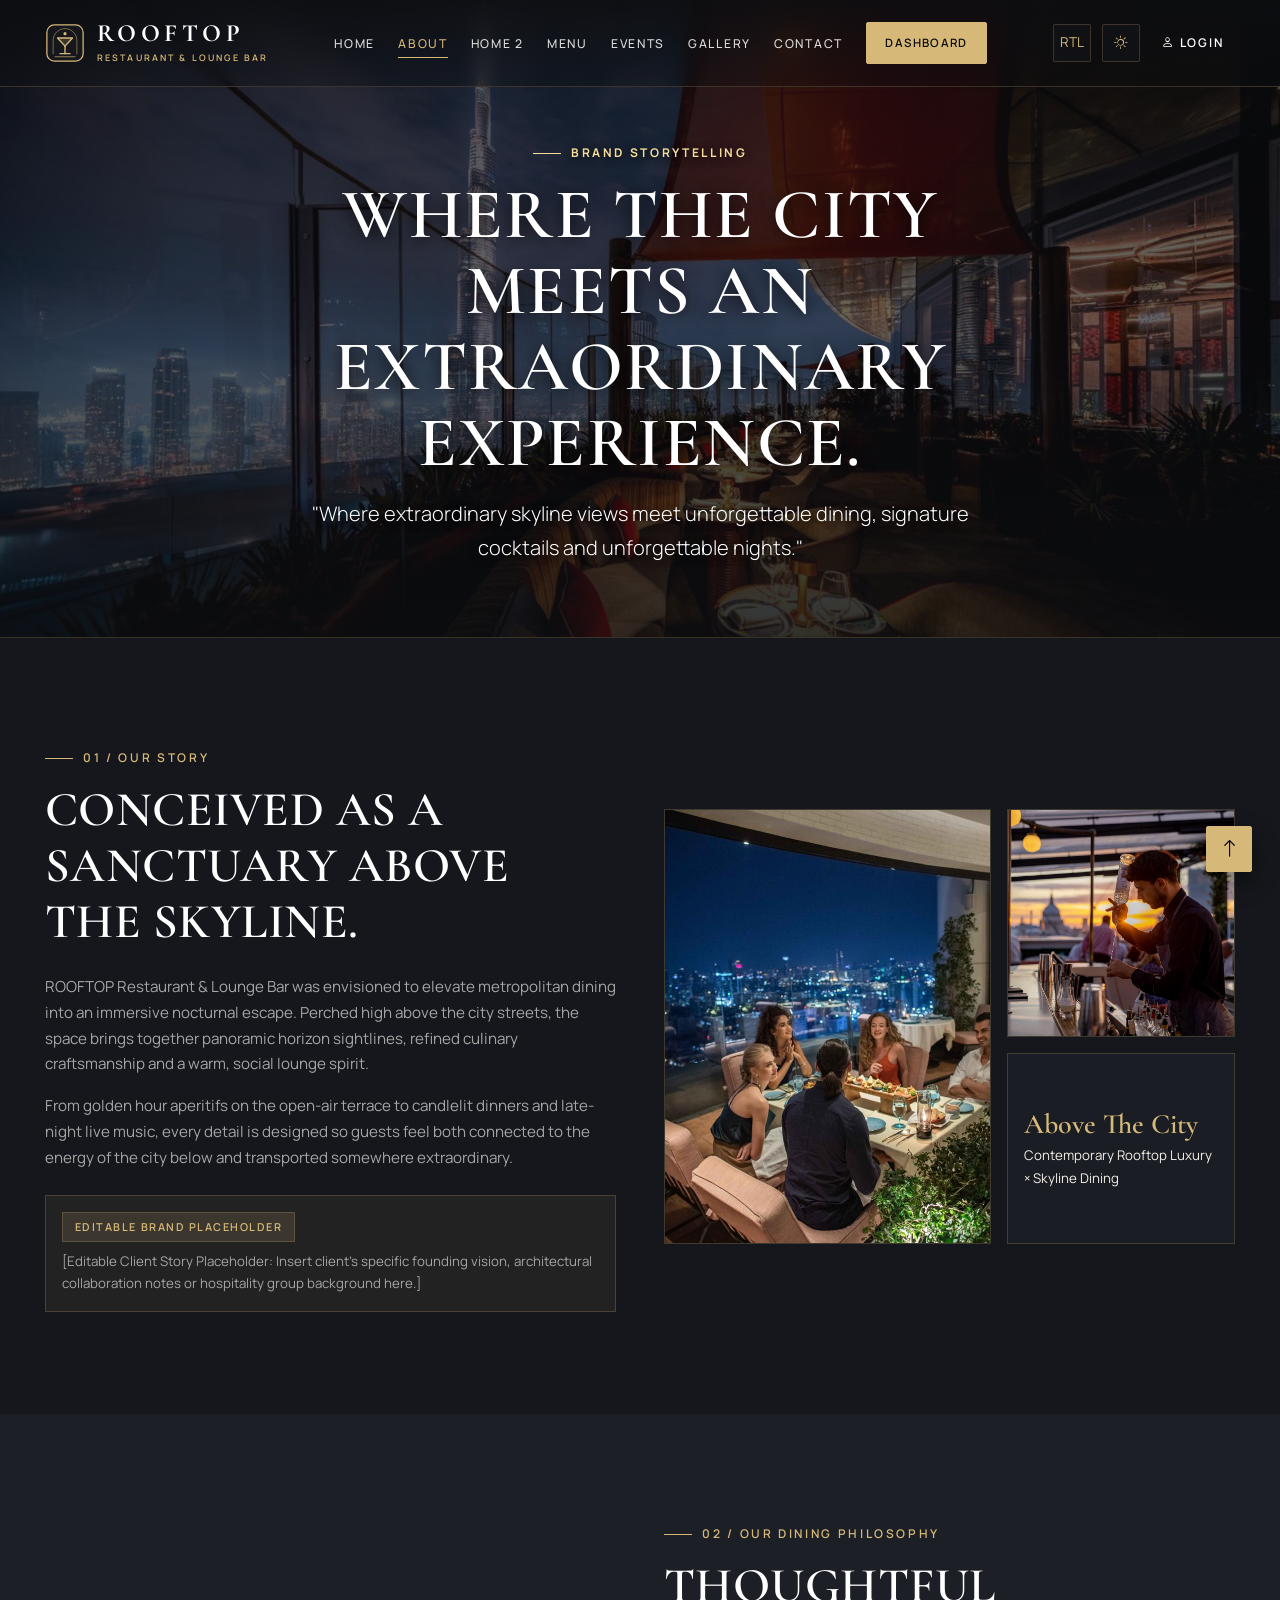
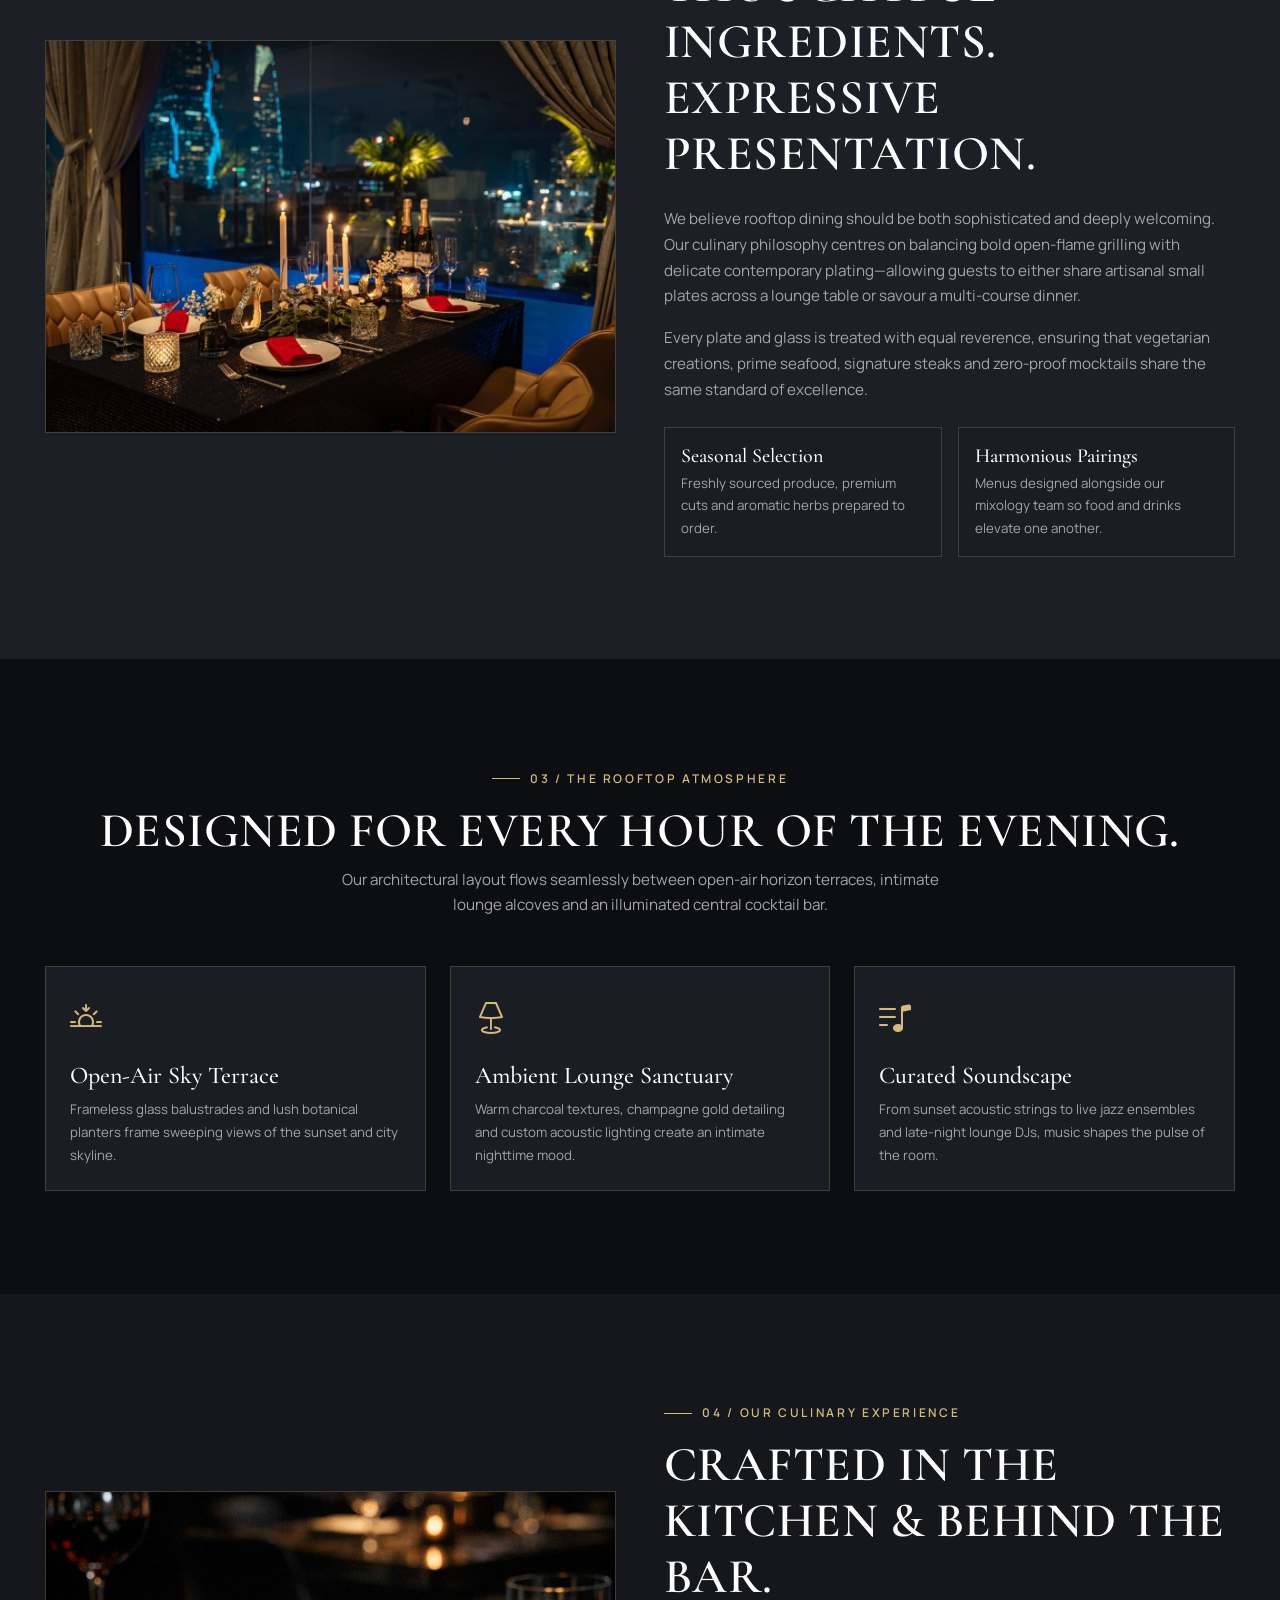
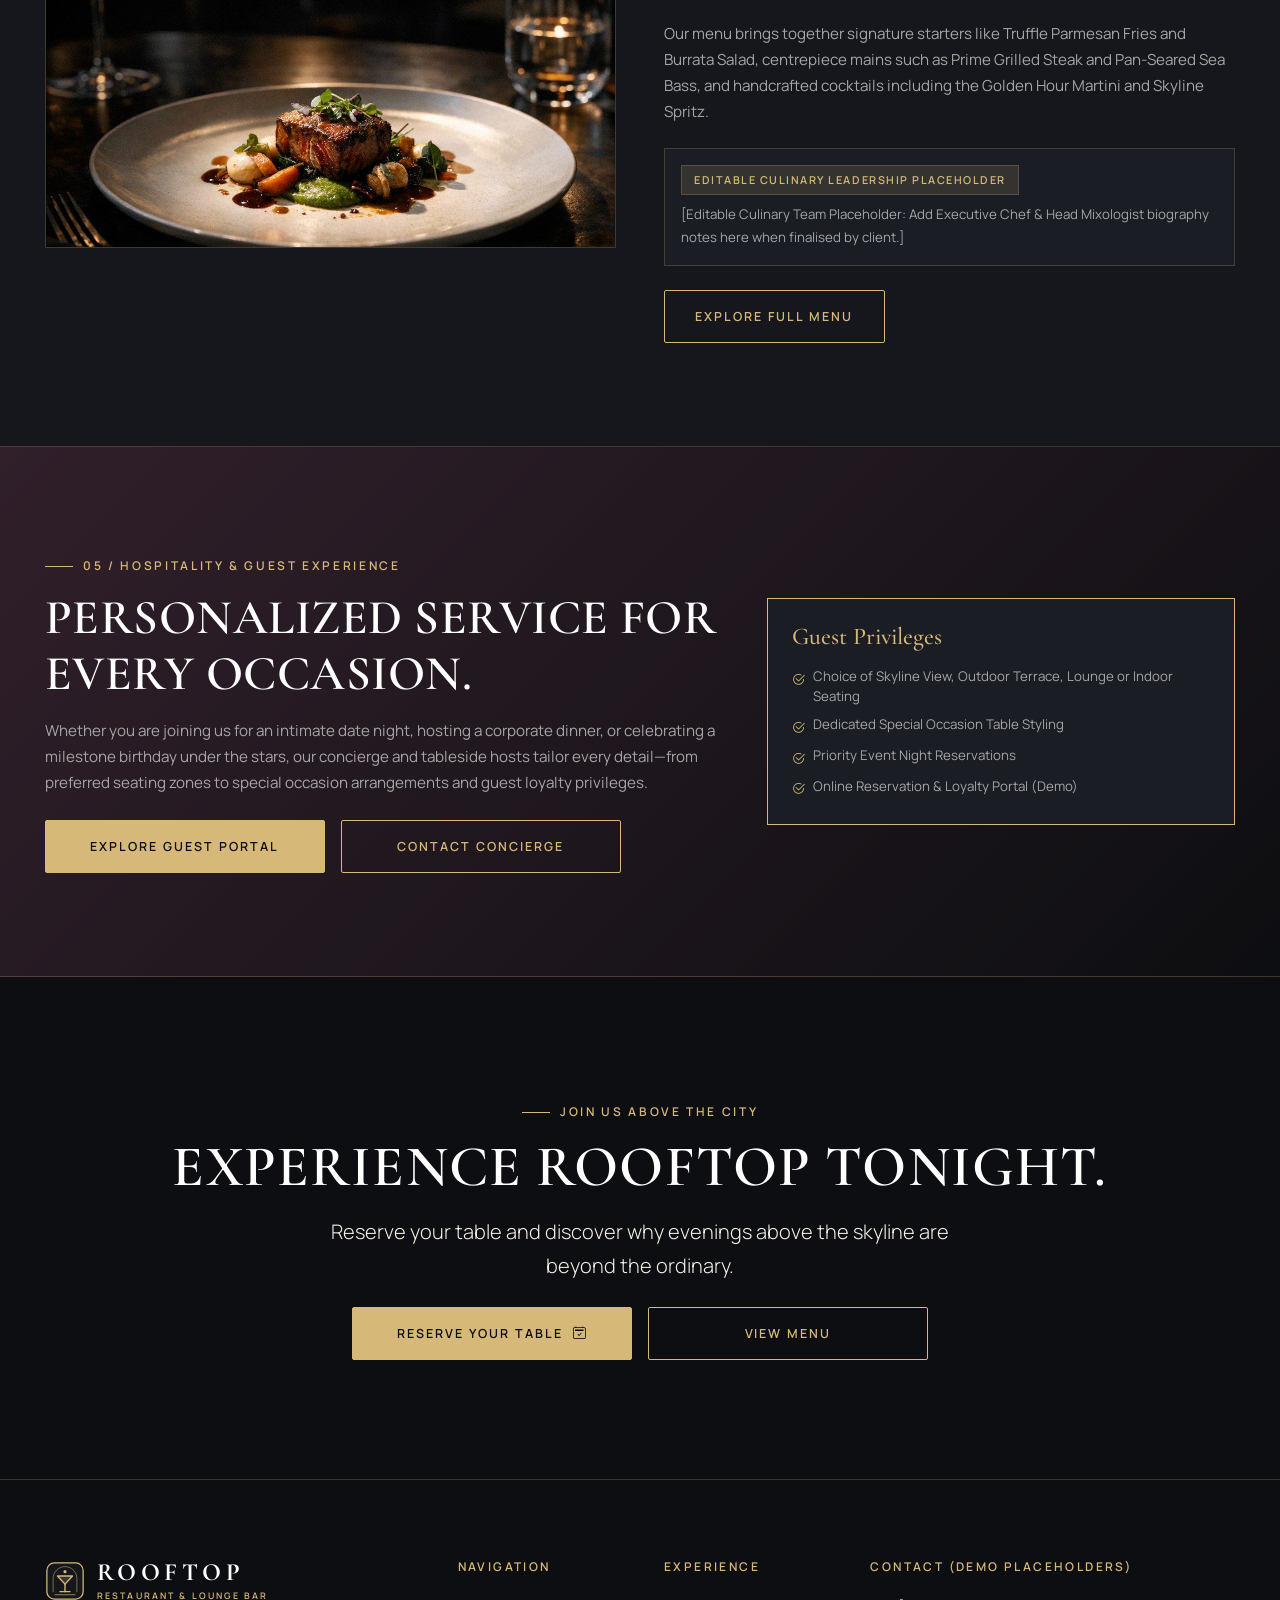
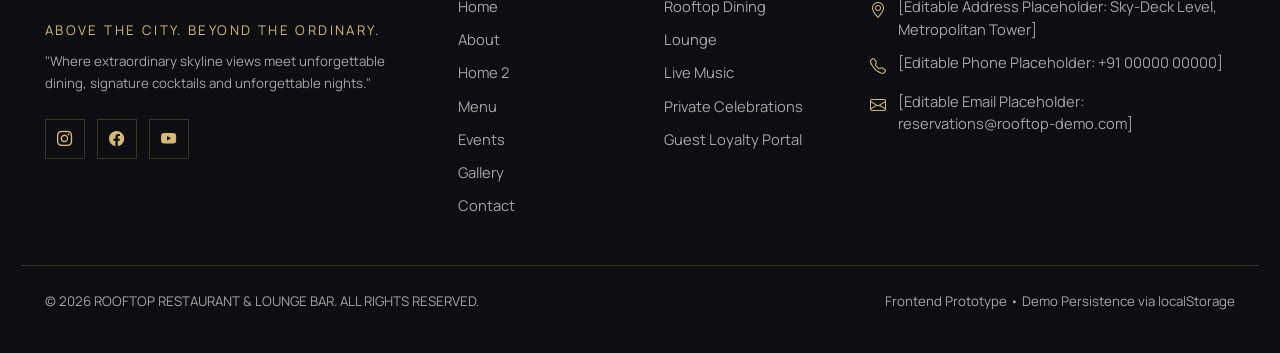
==== commit ea3652fa: "changes" ====
--- a/about.html
+++ b/about.html
@@ -4,10 +4,429 @@
   <meta charset="UTF-8">
   <meta name="viewport" content="width=device-width, initial-scale=1.0">
   <title>ROOFTOP — About Us | Where The City Meets An Extraordinary Experience</title>
+  <!-- Favicon matching brand logo -->
+  <link rel="icon" type="image/svg+xml" href="assets/images/favicon.svg">
+  <link rel="icon" type="image/png" sizes="32x32" href="assets/images/favicon-32x32.png">
+  <link rel="apple-touch-icon" sizes="180x180" href="assets/images/apple-touch-icon.png">
   <meta name="description" content="Discover the story, dining philosophy, architectural atmosphere and culinary vision behind ROOFTOP Restaurant & Lounge Bar.">
   <link href="https://cdn.jsdelivr.net/npm/bootstrap@5.3.3/dist/css/bootstrap.min.css" rel="stylesheet">
   <link href="https://cdn.jsdelivr.net/npm/bootstrap-icons@1.11.3/font/bootstrap-icons.min.css" rel="stylesheet">
-  <link rel="stylesheet" href="assets/css/style.css">
+  <link rel="stylesheet" href="assets/css/style.css?v=6">
+  <style id="rooftop-critical-fixes">
+        /* Remove white shade on all images & overlays in Light Mode + High-Contrast Hero Headings */
+    .hero-overlay,
+    [data-theme="light"] .hero-overlay,
+    .page-hero .hero-overlay,
+    [data-theme="light"] .page-hero .hero-overlay {
+      background: linear-gradient(180deg, rgba(13, 14, 17, 0.72) 0%, rgba(13, 14, 17, 0.62) 50%, rgba(13, 14, 17, 0.85) 100%) !important;
+    }
+    .hero-bg-media, .page-hero .hero-bg-media, [data-theme="light"] .page-hero .hero-bg-media,
+    .cta-bg-media, [data-theme="light"] .cta-bg-media {
+      opacity: 1 !important;
+    }
+    .page-hero, #final-reservation-cta {
+      background-color: #0D0E11 !important;
+    }
+    .hero-cinematic h1, .hero-cinematic .display-hero, .hero-cinematic .text-white,
+    .page-hero h1, .page-hero .display-hero, .page-hero .text-white,
+    #final-reservation-cta h2, #final-reservation-cta .text-white,
+    [data-theme="light"] .hero-cinematic h1, [data-theme="light"] .hero-cinematic .display-hero, [data-theme="light"] .hero-cinematic .text-white,
+    [data-theme="light"] .page-hero h1, [data-theme="light"] .page-hero .display-hero, [data-theme="light"] .page-hero .text-white,
+    [data-theme="light"] #final-reservation-cta h2, [data-theme="light"] #final-reservation-cta .text-white {
+      color: #FFFFFF !important;
+      text-shadow: 0 3px 18px rgba(0, 0, 0, 0.9) !important;
+    }
+    .hero-cinematic .shimmer-text, [data-theme="light"] .hero-cinematic .shimmer-text {
+      background: linear-gradient(90deg, #FFFFFF 0%, #F5DC9B 50%, #FFFFFF 100%) !important;
+      background-size: 200% auto !important;
+      -webkit-background-clip: text !important;
+      background-clip: text !important;
+      -webkit-text-fill-color: transparent !important;
+      filter: drop-shadow(0 3px 12px rgba(0, 0, 0, 0.85));
+    }
+    .hero-cinematic .eyebrow-label, .page-hero .eyebrow-label, #final-reservation-cta .eyebrow-label,
+    [data-theme="light"] .hero-cinematic .eyebrow-label, [data-theme="light"] .page-hero .eyebrow-label, [data-theme="light"] #final-reservation-cta .eyebrow-label {
+      color: #F5DC9B !important;
+      font-weight: 700 !important;
+      text-shadow: 0 2px 10px rgba(0, 0, 0, 0.9) !important;
+    }
+    .hero-cinematic .eyebrow-label::before, .page-hero .eyebrow-label::before, #final-reservation-cta .eyebrow-label::before,
+    [data-theme="light"] .hero-cinematic .eyebrow-label::before, [data-theme="light"] .page-hero .eyebrow-label::before, [data-theme="light"] #final-reservation-cta .eyebrow-label::before {
+      background-color: #F5DC9B !important;
+    }
+    .hero-cinematic .lead, .page-hero .lead, #final-reservation-cta .lead,
+    [data-theme="light"] .hero-cinematic .lead, [data-theme="light"] .page-hero .lead, [data-theme="light"] #final-reservation-cta .lead {
+      color: #FFFFFF !important;
+      text-shadow: 0 2px 10px rgba(0, 0, 0, 0.9) !important;
+    }
+    .hero-editorial-left h1, .hero-editorial-left .display-hero {
+      color: #FFFFFF !important;
+    }
+    [data-theme="light"] .hero-editorial-left h1, [data-theme="light"] .hero-editorial-left .display-hero {
+      color: #0D0E11 !important;
+      font-weight: 700 !important;
+    }
+    [data-theme="light"] .hero-editorial-left .eyebrow-label {
+      color: #5C410D !important;
+      font-weight: 700 !important;
+    }
+    [data-theme="light"] .hero-editorial-left .lead {
+      color: #1E1D1B !important;
+      font-weight: 500 !important;
+    }
+    .experience-card-overlay, [data-theme="light"] .experience-card-overlay {
+      background: linear-gradient(180deg, rgba(13,14,17,0) 40%, rgba(13,14,17,0.88) 100%) !important;
+    }
+    [data-theme="light"] .experience-card-overlay h2, [data-theme="light"] .experience-card-overlay h3,
+    [data-theme="light"] .skyline-caption h3, [data-theme="light"] .skyline-caption h4, [data-theme="light"] .skyline-caption .text-white,
+    [data-theme="light"] .nightlife-poster-overlay h3, [data-theme="light"] .nightlife-poster-overlay .h4, [data-theme="light"] .nightlife-poster-overlay .text-white,
+    [data-theme="light"] .gallery-hover-info h3, [data-theme="light"] .gallery-hover-info .h4, [data-theme="light"] .gallery-hover-info .text-white,
+    [data-theme="light"] .theme-overlay-box h2, [data-theme="light"] .theme-overlay-box .text-white,
+    [data-theme="light"] .editorial-floating-card h2, [data-theme="light"] .editorial-floating-card .text-white {
+      color: #FFFFFF !important;
+    }
+    [data-theme="light"] .experience-card-overlay p, [data-theme="light"] .skyline-caption p, [data-theme="light"] .skyline-caption .small,
+    [data-theme="light"] .nightlife-poster-overlay p, [data-theme="light"] .nightlife-poster-overlay .small,
+    [data-theme="light"] .theme-overlay-box p, [data-theme="light"] .editorial-floating-card p {
+      color: rgba(244, 239, 230, 0.92) !important;
+    }
+    .skyline-caption, [data-theme="light"] .skyline-caption {
+      background: linear-gradient(180deg, transparent 45%, rgba(13, 14, 17, 0.88) 100%) !important;
+    }
+    .nightlife-poster-overlay, [data-theme="light"] .nightlife-poster-overlay {
+      background: linear-gradient(180deg, rgba(13, 14, 17, 0.72) 0%, rgba(13, 14, 17, 0.28) 38%, rgba(13, 14, 17, 0.94) 100%) !important;
+    }
+    .nightlife-poster-overlay h3, [data-theme="light"] .nightlife-poster-overlay h3,
+    [data-theme="light"] .nightlife-poster-overlay .text-white {
+      color: #FFFFFF !important;
+      text-shadow: 0 2px 10px rgba(0, 0, 0, 0.85) !important;
+    }
+    .nightlife-poster-overlay p, [data-theme="light"] .nightlife-poster-overlay p,
+    .nightlife-poster-overlay p.small, [data-theme="light"] .nightlife-poster-overlay p.small {
+      color: #FFFFFF !important;
+      font-weight: 500 !important;
+      text-shadow: 0 1px 8px rgba(0, 0, 0, 0.85) !important;
+    }
+    .nightlife-poster-overlay .link-gold-underline,
+    [data-theme="light"] .nightlife-poster-overlay .link-gold-underline {
+      color: #F5DC9B !important;
+      border-bottom-color: #F5DC9B !important;
+      font-weight: 700 !important;
+      text-shadow: 0 1px 6px rgba(0, 0, 0, 0.85) !important;
+    }
+    .nightlife-day-tag, [data-theme="light"] .nightlife-day-tag {
+      background-color: rgba(13, 14, 17, 0.9) !important;
+      color: #FFFFFF !important;
+      border: 1px solid rgba(214, 184, 120, 0.75) !important;
+      padding: 0.3rem 0.65rem !important;
+      font-size: 0.68rem !important;
+      font-weight: 700 !important;
+      letter-spacing: 0.15em !important;
+      border-radius: 2px !important;
+    }
+    [data-theme="light"] #nightlife-collection .eyebrow-label {
+      color: #5C410D !important;
+      font-weight: 700 !important;
+    }
+    .gallery-hover-info, [data-theme="light"] .gallery-hover-info {
+      background: linear-gradient(180deg, rgba(13, 14, 17, 0.12) 0%, rgba(13, 14, 17, 0.45) 45%, rgba(13, 14, 17, 0.92) 100%) !important;
+    }
+    .gallery-item img, .gallery-item:hover img,
+    .event-poster-img img, .event-poster-card:hover .event-poster-img img {
+      filter: none !important;
+      opacity: 1 !important;
+    }
+    .theme-overlay-box, [data-theme="light"] .theme-overlay-box,
+    .editorial-floating-card, [data-theme="light"] .editorial-floating-card {
+      background: rgba(13, 14, 17, 0.86) !important;
+      color: #FFFFFF !important;
+    }
+    /* High-contrast badges on cards & images */
+    .menu-card-badges .badge-gold, [data-theme="light"] .menu-card-badges .badge-gold,
+    [data-theme="light"] .hero-cinematic .badge-gold, [data-theme="light"] .experience-card-overlay .badge-gold,
+    [data-theme="light"] .skyline-caption .badge-gold, [data-theme="light"] .nightlife-poster-overlay .badge-gold,
+    [data-theme="light"] .gallery-hover-info .badge-gold, [data-theme="light"] .theme-overlay-box .badge-gold,
+    [data-theme="light"] .editorial-floating-card .badge-gold {
+      background-color: rgba(13, 14, 17, 0.94) !important;
+      color: #FFFFFF !important;
+      border: 1.5px solid #D6B878 !important;
+      font-weight: 700 !important;
+      box-shadow: 0 4px 12px rgba(0, 0, 0, 0.45) !important;
+    }
+    .menu-card-badges .veg-indicator, [data-theme="light"] .menu-card-badges .veg-indicator {
+      background-color: rgba(13, 14, 17, 0.94) !important;
+      color: #5CE6A0 !important;
+      border: 1.5px solid #35A66E !important;
+      font-weight: 700 !important;
+      box-shadow: 0 4px 12px rgba(0, 0, 0, 0.45) !important;
+    }
+    /* High-contrast buttons & uniform button sizes across Hero, Home 2 Hero, Filter Pills & CTAs */
+    [data-theme="light"] .btn-outline-gold {
+      color: #15171C !important;
+      border-color: #846422 !important;
+      font-weight: 700 !important;
+    }
+    [data-theme="light"] .btn-outline-gold:hover {
+      background-color: var(--champagne-gold) !important;
+      color: #FFFFFF !important;
+    }
+    .hero-cinematic .btn-outline-gold, #final-reservation-cta .btn-outline-gold,
+    [data-theme="light"] .hero-cinematic .btn-outline-gold, [data-theme="light"] #final-reservation-cta .btn-outline-gold {
+      background-color: rgba(13, 14, 17, 0.78) !important;
+      color: #FFFFFF !important;
+      border: 1.5px solid #D6B878 !important;
+      font-weight: 700 !important;
+    }
+    .hero-cta-group .btn-gold, .hero-cta-group .btn-outline-gold,
+    .hero-cinematic .btn-gold, .hero-cinematic .btn-outline-gold,
+    .hero-editorial-left .btn-gold, .hero-editorial-left .btn-outline-gold,
+    #final-reservation-cta .btn-gold, #final-reservation-cta .btn-outline-gold,
+    #home2-final-cta .btn-gold, #home2-final-cta .btn-outline-gold,
+    #featured-event .btn-gold, #featured-event .btn-outline-gold,
+    #hospitality-experience .btn-gold, #hospitality-experience .btn-outline-gold,
+    #about-final-cta .btn-gold, #about-final-cta .btn-outline-gold {
+      width: 280px !important;
+      min-width: 0 !important;
+      max-width: 100% !important;
+      min-height: 52px !important;
+      padding-inline: 1rem !important;
+      display: inline-flex !important;
+      align-items: center !important;
+      justify-content: center !important;
+      text-align: center !important;
+      box-sizing: border-box !important;
+    }
+    .filter-pill-btn {
+      min-width: 240px !important;
+      min-height: 44px !important;
+      display: inline-flex !important;
+      align-items: center !important;
+      justify-content: center !important;
+      text-align: center !important;
+    }
+    @media (max-width: 767.98px) {
+      .hero-cta-group {
+        flex-direction: column !important;
+        align-items: center !important;
+      }
+      .hero-cta-group .btn-gold, .hero-cta-group .btn-outline-gold,
+      .hero-cinematic .btn-gold, .hero-cinematic .btn-outline-gold,
+      .hero-editorial-left .btn-gold, .hero-editorial-left .btn-outline-gold,
+      #final-reservation-cta .btn-gold, #final-reservation-cta .btn-outline-gold,
+      #home2-final-cta .btn-gold, #home2-final-cta .btn-outline-gold,
+      #about-final-cta .btn-gold, #about-final-cta .btn-outline-gold,
+      #featured-event .btn-gold, #featured-event .btn-outline-gold,
+      #hospitality-experience .btn-gold, #hospitality-experience .btn-outline-gold,
+      .d-flex.flex-wrap > .btn-gold, .d-flex.flex-wrap > .btn-outline-gold {
+        width: 280px !important;
+        max-width: 100% !important;
+        min-width: 0 !important;
+        min-height: 50px !important;
+        padding-inline: 1rem !important;
+        justify-content: center !important;
+        box-sizing: border-box !important;
+      }
+      #featured-event .btn-gold, #featured-event .btn-outline-gold {
+        width: 240px !important;
+      }
+      .hero-cinematic .hero-cta-group, .hero-editorial-left .hero-cta-group, #featured-event .hero-cta-group, #hospitality-experience .hero-cta-group {
+        align-items: flex-start !important;
+      }
+      .filter-pills {
+        flex-direction: column !important;
+        align-items: center !important;
+      }
+      .filter-pill-btn {
+        width: 260px !important;
+        max-width: 100% !important;
+        min-width: 260px !important;
+        min-height: 44px !important;
+      }
+      /* Subpage Hero Responsive Alignment on Mobile */
+      .page-hero,
+      #about-hero {
+        text-align: left !important;
+        align-items: flex-start !important;
+        justify-content: flex-start !important;
+        padding-block: 7rem 3.5rem !important;
+      }
+      .page-hero .page-hero-content,
+      #about-hero .page-hero-content {
+        text-align: left !important;
+        margin-inline: 0 !important;
+        max-width: 100% !important;
+      }
+      .page-hero .eyebrow-label,
+      #about-hero .eyebrow-label {
+        justify-content: flex-start !important;
+        align-self: flex-start !important;
+        margin-inline: 0 !important;
+      }
+      .page-hero .display-hero,
+      #about-hero .display-hero {
+        text-align: left !important;
+        font-size: clamp(2.1rem, 7.5vw, 3.2rem) !important;
+        line-height: 1.15 !important;
+        word-break: break-word !important;
+      }
+      .page-hero .lead,
+      #about-hero .lead {
+        text-align: left !important;
+        margin-inline: 0 !important;
+        max-width: 100% !important;
+      }
+      /* About Page Story Section Grid - Aligned One By One on Mobile */
+      .about-story-img-main {
+        aspect-ratio: 16/10 !important;
+        width: 100% !important;
+      }
+      .about-story-img-sub {
+        aspect-ratio: 16/10 !important;
+        width: 100% !important;
+      }
+      .about-story-card {
+        min-height: auto !important;
+        padding: 1.5rem !important;
+        width: 100% !important;
+        text-align: left !important;
+      }
+    }
+    .about-story-img-main { aspect-ratio: 3/4; }
+    .about-story-img-sub { aspect-ratio: 1/1; }
+    .about-story-card { min-height: 140px; }
+    /* Floating Back-to-Top Button */
+    .scroll-top-btn {
+      position: fixed;
+      inset-block-end: 1.75rem;
+      inset-inline-end: 1.75rem;
+      z-index: 1038;
+      width: 46px;
+      height: 46px;
+      border-radius: 2px;
+      background-color: #D6B878;
+      color: #0D0E11 !important;
+      border: 1.5px solid #D6B878;
+      display: inline-flex;
+      align-items: center;
+      justify-content: center;
+      font-size: 1.2rem;
+      cursor: pointer;
+      box-shadow: 0 10px 25px rgba(0, 0, 0, 0.45);
+      opacity: 1;
+      visibility: visible;
+      transition: all 0.3s ease;
+    }
+    [data-theme="light"] .scroll-top-btn {
+      background-color: #15171C;
+      color: #D6B878 !important;
+      border: 1.5px solid #D6B878;
+    }
+    .brand-logo-icon, .auth-brand-badge .brand-logo-icon { width: 40px !important; height: 40px !important; min-width: 40px !important; min-height: 40px !important; flex-shrink: 0 !important; }
+
+    /* Guest Privileges List in Hospitality & Guest Experience Section */
+    .guest-privileges-list li,
+    #hospitality-experience .list-unstyled li {
+      display: flex;
+      align-items: flex-start;
+      color: var(--text-muted);
+      line-height: 1.5;
+    }
+    .guest-privileges-list li > i,
+    #hospitality-experience .list-unstyled li > i {
+      flex-shrink: 0;
+      margin-block-start: 0.18rem;
+      color: var(--champagne-gold);
+    }
+    .guest-privileges-list li > span,
+    #hospitality-experience .list-unstyled li > span {
+      flex: 1;
+      min-width: 0;
+    }
+    [dir="rtl"] .guest-privileges-list,
+    [dir="rtl"] #hospitality-experience .list-unstyled {
+      text-align: right;
+      padding-right: 0;
+    }
+    [dir="rtl"] .guest-privileges-list li,
+    [dir="rtl"] #hospitality-experience .list-unstyled li {
+      direction: rtl;
+      text-align: right;
+    }
+    [dir="rtl"] .guest-privileges-list li > i,
+    [dir="rtl"] #hospitality-experience .list-unstyled li > i {
+      margin-right: 0 !important;
+      margin-left: 0.5rem !important;
+    }
+    [dir="rtl"] .guest-privileges-list li > span,
+    [dir="rtl"] #hospitality-experience .list-unstyled li > span {
+      text-align: right;
+      direction: rtl;
+      unicode-bidi: plaintext;
+    }
+
+    /* Footer Contact Links RTL Alignment */
+    .footer-links li {
+      display: flex;
+      align-items: flex-start;
+      color: var(--text-muted);
+      font-size: 0.92rem;
+      line-height: 1.55;
+    }
+    .footer-links li > i {
+      flex-shrink: 0;
+      margin-block-start: 0.22rem;
+      color: var(--champagne-gold);
+    }
+    .site-footer .footer-links li,
+    .footer-links li {
+      display: flex !important;
+      align-items: flex-start !important;
+      color: var(--text-muted) !important;
+      font-size: 0.92rem !important;
+      line-height: 1.55 !important;
+    }
+    .site-footer .footer-links li > i,
+    .footer-links li > i {
+      flex-shrink: 0 !important;
+      margin-block-start: 0.22rem !important;
+      color: var(--champagne-gold) !important;
+      margin-inline-end: 0.75rem !important;
+      margin-inline-start: 0 !important;
+      font-size: 1rem !important;
+    }
+    .site-footer .footer-links li > span,
+    .footer-links li > span {
+      flex: 1 !important;
+      min-width: 0 !important;
+    }
+    .footer-links li > a {
+      display: inline-flex;
+      align-items: center;
+    }
+    [dir="rtl"] .site-footer .footer-links,
+    [dir="rtl"] .footer-links {
+      text-align: right !important;
+      padding-right: 0 !important;
+    }
+    [dir="rtl"] .site-footer .footer-links li,
+    [dir="rtl"] .footer-links li {
+      text-align: right !important;
+      direction: rtl !important;
+    }
+    [dir="rtl"] .site-footer .footer-links li > i,
+    [dir="rtl"] .footer-links li > i {
+      margin-inline-end: 0.75rem !important;
+      margin-inline-start: 0 !important;
+      margin-right: 0 !important;
+      margin-left: 0.75rem !important;
+    }
+    [dir="rtl"] .site-footer .footer-links li > span,
+    [dir="rtl"] .footer-links li > span {
+      text-align: right !important;
+      direction: rtl !important;
+      unicode-bidi: plaintext !important;
+    }
+  </style>
 </head>
 <body>
 
@@ -19,12 +438,13 @@
       <nav class="navbar-rooftop" aria-label="Primary Navigation">
         <a href="index.html" class="brand-logo" aria-label="ROOFTOP Restaurant & Lounge Bar Home">
           <svg class="brand-logo-icon" viewBox="0 0 64 64" fill="none" xmlns="http://www.w3.org/2000/svg">
-            <rect x="2" y="2" width="60" height="60" rx="2" stroke="#D6B878" stroke-width="1.5"/>
-            <path d="M10 50H54" stroke="#D6B878" stroke-width="1.5"/>
-            <path d="M16 50V30L24 24V50" stroke="#D6B878" stroke-width="1.5"/>
-            <path d="M28 50V14L36 10V50" stroke="#D6B878" stroke-width="1.5"/>
-            <path d="M40 50V22L48 26V50" stroke="#D6B878" stroke-width="1.5"/>
-            <circle cx="46" cy="14" r="3" fill="#D6B878"/>
+            <rect x="3" y="3" width="58" height="58" rx="12" fill="#15171C" stroke="#D6B878" stroke-width="2"/>
+            <path d="M13 50V28C13 17.5066 21.5066 9 32 9C42.4934 9 51 17.5066 51 28V50" stroke="#D6B878" stroke-width="1.5" stroke-opacity="0.55"/>
+            <path d="M20 24H44L32 37L20 24Z" fill="#D6B878" fill-opacity="0.2" stroke="#D6B878" stroke-width="2.2" stroke-linejoin="round"/>
+            <path d="M32 37V49" stroke="#D6B878" stroke-width="2.2" stroke-linecap="round"/>
+            <path d="M24 49H40" stroke="#D6B878" stroke-width="2.2" stroke-linecap="round"/>
+            <circle cx="32" cy="17" r="2.5" fill="#D6B878"/>
+            <path d="M16 54H48" stroke="#D6B878" stroke-width="1.5" stroke-linecap="round" stroke-opacity="0.7"/>
           </svg>
           <div class="brand-logo-text">
             <span class="brand-wordmark">ROOFTOP</span>
@@ -34,11 +454,11 @@
 
         <ul class="nav-center">
           <li><a href="index.html" class="nav-link-rooftop">Home</a></li>
+          <li><a href="about.html" class="nav-link-rooftop active">About</a></li>
           <li><a href="home-2.html" class="nav-link-rooftop">Home 2</a></li>
           <li><a href="menu.html" class="nav-link-rooftop">Menu</a></li>
           <li><a href="events.html" class="nav-link-rooftop">Events</a></li>
           <li><a href="gallery.html" class="nav-link-rooftop">Gallery</a></li>
-          <li><a href="about.html" class="nav-link-rooftop active">About</a></li>
           <li><a href="contact.html" class="nav-link-rooftop">Contact</a></li>
           <li><a href="dashboard.html" class="btn-gold btn-header-reserve">Dashboard</a></li>
         </ul>
@@ -64,21 +484,32 @@
   <aside class="mobile-menu-drawer" id="mobileMenuDrawer" aria-label="Mobile Navigation">
     <div>
       <div class="d-flex justify-content-between align-items-center pb-3 border-bottom" style="border-color: var(--subtle-border) !important;">
-        <div class="brand-logo-text">
+        <a href="index.html" class="brand-logo">
+          <svg class="brand-logo-icon" viewBox="0 0 64 64" fill="none" xmlns="http://www.w3.org/2000/svg">
+            <rect x="3" y="3" width="58" height="58" rx="12" fill="#15171C" stroke="#D6B878" stroke-width="2"/>
+            <path d="M13 50V28C13 17.5066 21.5066 9 32 9C42.4934 9 51 17.5066 51 28V50" stroke="#D6B878" stroke-width="1.5" stroke-opacity="0.55"/>
+            <path d="M20 24H44L32 37L20 24Z" fill="#D6B878" fill-opacity="0.2" stroke="#D6B878" stroke-width="2.2" stroke-linejoin="round"/>
+            <path d="M32 37V49" stroke="#D6B878" stroke-width="2.2" stroke-linecap="round"/>
+            <path d="M24 49H40" stroke="#D6B878" stroke-width="2.2" stroke-linecap="round"/>
+            <circle cx="32" cy="17" r="2.5" fill="#D6B878"/>
+            <path d="M16 54H48" stroke="#D6B878" stroke-width="1.5" stroke-linecap="round" stroke-opacity="0.7"/>
+          </svg>
+          <div class="brand-logo-text">
           <span class="brand-wordmark">ROOFTOP</span>
           <span class="brand-subtitle">RESTAURANT &amp; LOUNGE BAR</span>
         </div>
+        </a>
         <button type="button" class="icon-btn" id="mobileMenuCloseBtn" aria-label="Close Navigation Menu">
           <i class="bi bi-x-lg"></i>
         </button>
       </div>
       <ul class="mobile-nav-list">
         <li><a href="index.html">Home</a></li>
+        <li><a href="about.html" class="active">About</a></li>
         <li><a href="home-2.html">Home 2</a></li>
         <li><a href="menu.html">Menu</a></li>
         <li><a href="events.html">Events</a></li>
         <li><a href="gallery.html">Gallery</a></li>
-        <li><a href="about.html" class="active">About</a></li>
         <li><a href="contact.html">Contact</a></li>
         <li><a href="dashboard.html">Dashboard</a></li>
         <li><a href="login.html"><i class="bi bi-person-circle me-2" style="color:var(--champagne-gold);"></i>Guest Login</a></li>
@@ -101,16 +532,16 @@
     <!-- ======================================================================
          ABOUT HERO SECTION
          ====================================================================== -->
-    <section class="page-hero">
+    <section class="page-hero" id="about-hero">
       <img
-        src="assets/images/0LTb-WTREsjRSOHEOMyrggHppQUwjyIWcSTL70g_yfp6JXqwMMPpysvYrDSmUCuh1XWu3reJ1O5-1rHXuNfjXCk1OeGma-LEvILUbqRypuSqwYV0lNZebDV8yTDGE5ejCdoCOxoLKWf_srsMzIiU0FaElUl77eFP91n0k8lXTGc.jpg"
+        src="assets/images/0LTb-WTREsjR.jpg"
         alt="Architectural rooftop terrace overlooking the skyline"
         class="hero-bg-media"
       >
       <div class="hero-overlay"></div>
       <div class="container-luxury page-hero-content">
         <span class="eyebrow-label">BRAND STORYTELLING</span>
-        <h1 class="display-hero text-white mb-3">
+        <h1 class="display-hero text-white mb-3" style="color: #FFFFFF !important; text-shadow: 0 3px 18px rgba(0, 0, 0, 0.9);">
           WHERE THE CITY MEETS AN EXTRAORDINARY EXPERIENCE.
         </h1>
         <p class="lead mb-0" style="color: var(--text-secondary);">
@@ -144,14 +575,14 @@
 
           <div class="col-lg-6 reveal-up">
             <div class="row g-3">
-              <div class="col-7">
-                <img src="assets/images/a4DqLqAIonbY6oPEdDBYq2LMEWT8wT4v0pbMfEZAotkZB2sWzX3rGF_zU-9RLps87KAcGOfiPLq1fRqHHMWA2GqDph-U0PD5rxuz1UX6C6W-1L8daLws_kquPVjRjXX4Jb22EGoLl6zU68Kwyp-VDqZqF_-sojToUv7Ypa28aUM.jpg" alt="Rooftop terrace dining view" class="w-100 border" style="border-color:var(--subtle-border) !important; aspect-ratio:3/4; object-fit:cover;" loading="lazy">
+              <div class="col-12 col-md-7">
+                <img src="assets/images/a4DqLqAIonbY.jpg" alt="Rooftop terrace dining view" class="w-100 border about-story-img-main" style="border-color:var(--subtle-border) !important; object-fit:cover;" loading="lazy">
               </div>
-              <div class="col-5 d-flex flex-column gap-3">
-                <img src="assets/images/eG7CpLAfXSvXFL-XKeldnS6ixTZTzzPIL2Tlulccn1A2OCOw7vLQKZHS_5BkBJKZA29Xp6CpcP-T6hch9NJKk9fww9rVGssWR0XpSVVY1WcwQRj8eOERf2JEGQighdkYZ-_fhMxE8DnGQ1t_Wq5Qk5BhnX7Uy1BTz3-JIzpujZQ.jpg" alt="Signature cocktail craft" class="w-100 border" style="border-color:var(--subtle-border) !important; aspect-ratio:1/1; object-fit:cover;" loading="lazy">
-                <div class="p-3 border flex-grow-1 d-flex flex-column justify-content-center" style="border-color:var(--subtle-border) !important; background:var(--card-bg);">
+              <div class="col-12 col-md-5 d-flex flex-column gap-3">
+                <img src="assets/images/eG7CpLAfXSvX.jpg" alt="Signature cocktail craft" class="w-100 border about-story-img-sub" style="border-color:var(--subtle-border) !important; object-fit:cover;" loading="lazy">
+                <div class="p-3 border flex-grow-1 d-flex flex-column justify-content-center about-story-card" style="border-color:var(--subtle-border) !important; background:var(--card-bg);">
                   <span class="font-heading h3 mb-1" style="color:var(--champagne-gold);">Above The City</span>
-                  <span class="small">Contemporary Rooftop Luxury × Skyline Dining</span>
+                  <span class="small" style="color:var(--text-secondary);">Contemporary Rooftop Luxury × Skyline Dining</span>
                 </div>
               </div>
             </div>
@@ -176,13 +607,13 @@
               Every plate and glass is treated with equal reverence, ensuring that vegetarian creations, prime seafood, signature steaks and zero-proof mocktails share the same standard of excellence.
             </p>
             <div class="row g-3">
-              <div class="col-sm-6">
+              <div class="col-12 col-md-6">
                 <div class="p-3 border h-100" style="border-color: var(--subtle-border) !important; background: var(--card-bg);">
                   <h3 class="h5 mb-1">Seasonal Selection</h3>
                   <p class="small mb-0">Freshly sourced produce, premium cuts and aromatic herbs prepared to order.</p>
                 </div>
               </div>
-              <div class="col-sm-6">
+              <div class="col-12 col-md-6">
                 <div class="p-3 border h-100" style="border-color: var(--subtle-border) !important; background: var(--card-bg);">
                   <h3 class="h5 mb-1">Harmonious Pairings</h3>
                   <p class="small mb-0">Menus designed alongside our mixology team so food and drinks elevate one another.</p>
@@ -192,7 +623,7 @@
           </div>
 
           <div class="col-lg-6 reveal-up">
-            <img src="assets/images/9_a25Sk84fpLwLm9EvDJhLbFu-DezkTgfqHV6uUKivLFZqjK034Hbjo_qLV6O387MBdL3p3_tE-PMVfAx8OQb3nfrAtUYyRsBMfPYI5VWofXwp_fUxAKQcLyDYmzSwnAg1P2krAx_73VXrEbLPAT2a9UuDPh-9XItAvQYSDtjpE.jpg" alt="Gourmet culinary plating at ROOFTOP" class="w-100 border" style="border-color:var(--subtle-border) !important; aspect-ratio:16/11; object-fit:cover;" loading="lazy">
+            <img src="assets/images/9_a25Sk84fpL.jpg" alt="Gourmet culinary plating at ROOFTOP" class="w-100 border" style="border-color:var(--subtle-border) !important; aspect-ratio:16/11; object-fit:cover;" loading="lazy">
           </div>
         </div>
       </div>
@@ -246,7 +677,7 @@
       <div class="container-luxury">
         <div class="row g-5 align-items-center">
           <div class="col-lg-6 reveal-up">
-            <img src="assets/images/k-AcZ5I_xCdzUK6qS3OPQl_sP3-znJ6w_Fj4J7x6s0eTDowMpckTkI8AaFqw_2YKT61NVF0XNHWdyUKSHWJDs81dH5TLZIoFPrZWX9sZy4ZVBgHExHcyO-nIFj_JHgNbTenyzncS4XMivzRb54Z1jnn8Zo6J0s6vxsKbGS4OyTg.jpg" alt="Prime steak and culinary craftsmanship" class="w-100 border" style="border-color: var(--subtle-border) !important; aspect-ratio: 16/10; object-fit: cover;" loading="lazy">
+            <img src="assets/images/k-AcZ5I_xCdz.jpg" alt="Prime steak and culinary craftsmanship" class="w-100 border" style="border-color: var(--subtle-border) !important; aspect-ratio: 16/10; object-fit: cover;" loading="lazy">
           </div>
           <div class="col-lg-6 reveal-up">
             <span class="eyebrow-label">04 / OUR CULINARY EXPERIENCE</span>
@@ -278,19 +709,19 @@
             <p class="mb-4">
               Whether you are joining us for an intimate date night, hosting a corporate dinner, or celebrating a milestone birthday under the stars, our concierge and tableside hosts tailor every detail—from preferred seating zones to special occasion arrangements and guest loyalty privileges.
             </p>
-            <div class="d-flex flex-wrap gap-3">
-              <a href="dashboard.html#overview" class="btn-gold">Explore Guest Portal</a>
-              <a href="contact.html" class="btn-outline-gold">Contact Concierge</a>
+            <div class="d-flex flex-wrap gap-3 hero-cta-group">
+              <a href="dashboard.html#overview" class="btn-gold" style="width: 260px; max-width: 100%; min-height: 50px; justify-content: center; box-sizing: border-box;">Explore Guest Portal</a>
+              <a href="contact.html" class="btn-outline-gold" style="width: 260px; max-width: 100%; min-height: 50px; justify-content: center; box-sizing: border-box;">Contact Concierge</a>
             </div>
           </div>
           <div class="col-lg-5 reveal-up">
             <div class="p-4 border" style="border-color: var(--champagne-gold) !important; background: var(--card-bg);">
               <h3 class="h4 mb-3" style="color: var(--champagne-gold);">Guest Privileges</h3>
-              <ul class="list-unstyled d-flex flex-column gap-2 mb-0 small">
-                <li><i class="bi bi-check2-circle me-2" style="color:var(--champagne-gold);"></i>Choice of Skyline View, Outdoor Terrace, Lounge or Indoor Seating</li>
-                <li><i class="bi bi-check2-circle me-2" style="color:var(--champagne-gold);"></i>Dedicated Special Occasion Table Styling</li>
-                <li><i class="bi bi-check2-circle me-2" style="color:var(--champagne-gold);"></i>Priority Event Night Reservations</li>
-                <li><i class="bi bi-check2-circle me-2" style="color:var(--champagne-gold);"></i>Online Reservation &amp; Loyalty Portal (Demo)</li>
+              <ul class="list-unstyled d-flex flex-column gap-2 mb-0 small guest-privileges-list">
+                <li><i class="bi bi-check2-circle me-2" style="color:var(--champagne-gold);"></i><span>Choice of Skyline View, Outdoor Terrace, Lounge or Indoor Seating</span></li>
+                <li><i class="bi bi-check2-circle me-2" style="color:var(--champagne-gold);"></i><span>Dedicated Special Occasion Table Styling</span></li>
+                <li><i class="bi bi-check2-circle me-2" style="color:var(--champagne-gold);"></i><span>Priority Event Night Reservations</span></li>
+                <li><i class="bi bi-check2-circle me-2" style="color:var(--champagne-gold);"></i><span>Online Reservation &amp; Loyalty Portal (Demo)</span></li>
               </ul>
             </div>
           </div>
@@ -310,11 +741,11 @@
         <p class="lead mx-auto mb-4" style="color: var(--text-secondary); max-width: 620px;">
           Reserve your table and discover why evenings above the skyline are beyond the ordinary.
         </p>
-        <div class="d-flex flex-wrap justify-content-center gap-3">
-          <a href="dashboard.html#book-table" class="btn-gold">
+        <div class="d-flex flex-wrap justify-content-center gap-3 hero-cta-group">
+          <a href="dashboard.html#book-table" class="btn-gold" style="width: 260px; max-width: 100%; min-height: 50px; justify-content: center; box-sizing: border-box;">
             RESERVE YOUR TABLE <i class="bi bi-calendar2-check"></i>
           </a>
-          <a href="menu.html" class="btn-outline-gold">
+          <a href="menu.html" class="btn-outline-gold" style="width: 260px; max-width: 100%; min-height: 50px; justify-content: center; box-sizing: border-box;">
             VIEW MENU
           </a>
         </div>
@@ -331,13 +762,14 @@
         <div class="col-lg-4">
           <a href="index.html" class="brand-logo mb-3">
             <svg class="brand-logo-icon" viewBox="0 0 64 64" fill="none" xmlns="http://www.w3.org/2000/svg">
-              <rect x="2" y="2" width="60" height="60" rx="2" stroke="#D6B878" stroke-width="1.5"/>
-              <path d="M10 50H54" stroke="#D6B878" stroke-width="1.5"/>
-              <path d="M16 50V30L24 24V50" stroke="#D6B878" stroke-width="1.5"/>
-              <path d="M28 50V14L36 10V50" stroke="#D6B878" stroke-width="1.5"/>
-              <path d="M40 50V22L48 26V50" stroke="#D6B878" stroke-width="1.5"/>
-              <circle cx="46" cy="14" r="3" fill="#D6B878"/>
-            </svg>
+            <rect x="3" y="3" width="58" height="58" rx="12" fill="#15171C" stroke="#D6B878" stroke-width="2"/>
+            <path d="M13 50V28C13 17.5066 21.5066 9 32 9C42.4934 9 51 17.5066 51 28V50" stroke="#D6B878" stroke-width="1.5" stroke-opacity="0.55"/>
+            <path d="M20 24H44L32 37L20 24Z" fill="#D6B878" fill-opacity="0.2" stroke="#D6B878" stroke-width="2.2" stroke-linejoin="round"/>
+            <path d="M32 37V49" stroke="#D6B878" stroke-width="2.2" stroke-linecap="round"/>
+            <path d="M24 49H40" stroke="#D6B878" stroke-width="2.2" stroke-linecap="round"/>
+            <circle cx="32" cy="17" r="2.5" fill="#D6B878"/>
+            <path d="M16 54H48" stroke="#D6B878" stroke-width="1.5" stroke-linecap="round" stroke-opacity="0.7"/>
+          </svg>
             <div class="brand-logo-text">
               <span class="brand-wordmark">ROOFTOP</span>
               <span class="brand-subtitle">RESTAURANT &amp; LOUNGE BAR</span>
@@ -360,16 +792,16 @@
           <h3 class="footer-heading">Navigation</h3>
           <ul class="footer-links">
             <li><a href="index.html">Home</a></li>
+            <li><a href="about.html">About</a></li>
             <li><a href="home-2.html">Home 2</a></li>
             <li><a href="menu.html">Menu</a></li>
             <li><a href="events.html">Events</a></li>
             <li><a href="gallery.html">Gallery</a></li>
-            <li><a href="about.html">About</a></li>
             <li><a href="contact.html">Contact</a></li>
           </ul>
         </div>
 
-        <div class="col-6 col-md-4 col-lg-3">
+        <div class="col-6 col-md-4 col-lg-2">
           <h3 class="footer-heading">Experience</h3>
           <ul class="footer-links">
             <li><a href="menu.html">Rooftop Dining</a></li>
@@ -380,19 +812,19 @@
           </ul>
         </div>
 
-        <div class="col-md-4 col-lg-3">
+        <div class="col-md-4 col-lg-4">
           <h3 class="footer-heading">Contact (Demo Placeholders)</h3>
           <ul class="footer-links">
             <li>
-              <i class="bi bi-geo-alt me-2" style="color:var(--champagne-gold);"></i>
+              <i class="bi bi-geo-alt" style="color:var(--champagne-gold);"></i>
               <span>[Editable Address Placeholder: Sky-Deck Level, Metropolitan Tower]</span>
             </li>
             <li>
-              <i class="bi bi-telephone me-2" style="color:var(--champagne-gold);"></i>
+              <i class="bi bi-telephone" style="color:var(--champagne-gold);"></i>
               <span>[Editable Phone Placeholder: +91 00000 00000]</span>
             </li>
             <li>
-              <i class="bi bi-envelope me-2" style="color:var(--champagne-gold);"></i>
+              <i class="bi bi-envelope" style="color:var(--champagne-gold);"></i>
               <span>[Editable Email Placeholder: reservations@rooftop-demo.com]</span>
             </li>
           </ul>
@@ -407,6 +839,8 @@
   </footer>
 
   <script src="https://cdn.jsdelivr.net/npm/bootstrap@5.3.3/dist/js/bootstrap.bundle.min.js"></script>
-  <script src="assets/js/main.js"></script>
+  <script src="assets/js/main.js?v=6"></script>
+  <!-- Floating Back to Top Button -->
+  <button type="button" class="scroll-top-btn" id="scrollTopBtn" aria-label="Scroll to top" title="Back to Top"><i class="bi bi-arrow-up"></i></button>
 </body>
 </html>
--- a/assets/css/style.css
+++ b/assets/css/style.css
@@ -77,7 +77,7 @@
 
 html {
   scroll-behavior: smooth;
-  overflow-x: hidden;
+  overflow-x: clip;
 }
 
 body {
@@ -89,7 +89,7 @@
   line-height: 1.7;
   color: var(--text-primary);
   background-color: var(--bg-primary);
-  overflow-x: hidden;
+  overflow-x: clip;
   transition: background-color 0.35s ease, color 0.35s ease;
 }
 
@@ -417,8 +417,10 @@
 }
 
 .brand-logo-icon {
-  width: 40px;
-  height: 40px;
+  width: 40px !important;
+  height: 40px !important;
+  min-width: 40px !important;
+  min-height: 40px !important;
   flex-shrink: 0;
 }
 
@@ -668,21 +670,23 @@
 .hero-overlay {
   position: absolute;
   inset: 0;
-  background: radial-gradient(circle at 65% 40%, rgba(21, 23, 28, 0.42) 0%, rgba(13, 14, 17, 0.88) 75%),
-              linear-gradient(180deg, rgba(13, 14, 17, 0.75) 0%, rgba(21, 23, 28, 0.6) 50%, rgba(21, 23, 28, 0.98) 100%);
+  background: linear-gradient(180deg, rgba(13, 14, 17, 0.72) 0%, rgba(13, 14, 17, 0.62) 50%, rgba(13, 14, 17, 0.85) 100%) !important;
 }
 
 [data-theme="light"] .hero-overlay {
-  background: linear-gradient(90deg, rgba(244, 239, 230, 0.78) 0%, rgba(244, 239, 230, 0.55) 45%, rgba(244, 239, 230, 0.25) 100%),
-              linear-gradient(180deg, rgba(244, 239, 230, 0.5) 0%, transparent 40%, rgba(244, 239, 230, 0.75) 100%);
+  background: linear-gradient(180deg, rgba(13, 14, 17, 0.72) 0%, rgba(13, 14, 17, 0.62) 50%, rgba(13, 14, 17, 0.85) 100%) !important;
 }
 
 .cta-bg-media {
-  opacity: 0.35;
+  opacity: 1;
 }
 
 [data-theme="light"] .cta-bg-media {
-  opacity: 0.6;
+  opacity: 1;
+}
+
+#final-reservation-cta {
+  background-color: #0D0E11 !important;
 }
 
 .hero-content-wrap {
@@ -697,7 +701,7 @@
   gap: 1.5rem 2.5rem;
   margin-block-start: 3.25rem;
   padding-block-start: 1.75rem;
-  border-block-start: 1px solid var(--subtle-border);
+  border-block-start: 1px solid rgba(214, 184, 120, 0.32);
 }
 
 .hero-pillar-item {
@@ -708,11 +712,11 @@
   font-weight: 600;
   letter-spacing: 0.2em;
   text-transform: uppercase;
-  color: var(--text-secondary);
+  color: #F4EFE6 !important;
 }
 
 .hero-pillar-item i {
-  color: var(--champagne-gold);
+  color: #D6B878 !important;
   font-size: 1rem;
 }
 
@@ -725,22 +729,163 @@
   justify-content: center;
   text-align: center;
   padding-block: 8.5rem 4.5rem;
-  background-color: var(--bg-secondary);
-  color: var(--text-primary);
+  background-color: #0D0E11;
+  color: #FFFFFF;
   overflow: hidden;
   border-block-end: 1px solid var(--subtle-border);
 }
 
 .page-hero .hero-bg-media {
-  opacity: 0.55;
+  opacity: 1;
 }
 
 [data-theme="light"] .page-hero .hero-bg-media {
-  opacity: 0.72;
+  opacity: 1;
 }
 
 [data-theme="light"] .page-hero .hero-overlay {
-  background: radial-gradient(circle at center, rgba(244, 239, 230, 0.72) 0%, rgba(244, 239, 230, 0.45) 65%, rgba(244, 239, 230, 0.75) 100%);
+  background: linear-gradient(180deg, rgba(13, 14, 17, 0.72) 0%, rgba(13, 14, 17, 0.62) 50%, rgba(13, 14, 17, 0.85) 100%) !important;
+}
+
+.hero-cinematic h1,
+.hero-cinematic .display-hero,
+.hero-cinematic .text-white,
+.page-hero h1,
+.page-hero .display-hero,
+.page-hero .text-white,
+#final-reservation-cta h2,
+#final-reservation-cta .text-white,
+[data-theme="light"] .hero-cinematic h1,
+[data-theme="light"] .hero-cinematic .display-hero,
+[data-theme="light"] .hero-cinematic .text-white,
+[data-theme="light"] .page-hero h1,
+[data-theme="light"] .page-hero .display-hero,
+[data-theme="light"] .page-hero .text-white,
+[data-theme="light"] #final-reservation-cta h2,
+[data-theme="light"] #final-reservation-cta .text-white {
+  color: #FFFFFF !important;
+  text-shadow: 0 3px 18px rgba(0, 0, 0, 0.9) !important;
+}
+
+.hero-editorial-left h1,
+.hero-editorial-left .display-hero {
+  color: #FFFFFF !important;
+}
+
+[data-theme="light"] .hero-editorial-left h1,
+[data-theme="light"] .hero-editorial-left .display-hero {
+  color: #0D0E11 !important;
+  font-weight: 700 !important;
+}
+
+[data-theme="light"] .hero-editorial-left .eyebrow-label {
+  color: #5C410D !important;
+  font-weight: 700 !important;
+}
+
+[data-theme="light"] .hero-editorial-left .lead {
+  color: #1E1D1B !important;
+  font-weight: 500 !important;
+}
+
+.hero-cinematic .lead,
+.page-hero .lead,
+#final-reservation-cta .lead,
+[data-theme="light"] .hero-cinematic .lead,
+[data-theme="light"] .page-hero .lead,
+[data-theme="light"] #final-reservation-cta .lead {
+  color: #FFFFFF !important;
+  text-shadow: 0 2px 10px rgba(0, 0, 0, 0.9) !important;
+}
+
+.hero-cinematic .eyebrow-label,
+.page-hero .eyebrow-label,
+#final-reservation-cta .eyebrow-label,
+[data-theme="light"] .hero-cinematic .eyebrow-label,
+[data-theme="light"] .page-hero .eyebrow-label,
+[data-theme="light"] #final-reservation-cta .eyebrow-label {
+  color: #F5DC9B !important;
+  font-weight: 700 !important;
+  text-shadow: 0 2px 10px rgba(0, 0, 0, 0.9) !important;
+}
+
+[data-theme="light"] .hero-cinematic .eyebrow-label::before,
+[data-theme="light"] .page-hero .eyebrow-label::before,
+[data-theme="light"] #final-reservation-cta .eyebrow-label::before {
+  background-color: #F5DC9B !important;
+}
+
+.hero-cinematic .shimmer-text,
+[data-theme="light"] .hero-cinematic .shimmer-text {
+  background: linear-gradient(90deg, #FFFFFF 0%, #F5DC9B 50%, #FFFFFF 100%) !important;
+  background-size: 200% auto !important;
+  -webkit-background-clip: text !important;
+  background-clip: text !important;
+  -webkit-text-fill-color: transparent !important;
+  filter: drop-shadow(0 3px 12px rgba(0, 0, 0, 0.85));
+}
+
+[data-theme="light"] .btn-outline-gold {
+  color: #15171C !important;
+  border-color: #846422 !important;
+  font-weight: 700;
+}
+
+[data-theme="light"] .btn-outline-gold:hover,
+[data-theme="light"] .btn-outline-gold:focus-visible {
+  background-color: var(--champagne-gold);
+  border-color: var(--champagne-gold);
+  color: #FFFFFF !important;
+}
+
+.hero-cinematic .btn-gold,
+.hero-cinematic .btn-outline-gold,
+.hero-editorial-left .btn-gold,
+.hero-editorial-left .btn-outline-gold,
+#final-reservation-cta .btn-gold,
+#final-reservation-cta .btn-outline-gold,
+#home2-final-cta .btn-gold,
+#home2-final-cta .btn-outline-gold,
+#about-final-cta .btn-gold,
+#about-final-cta .btn-outline-gold {
+  min-width: 260px;
+  min-height: 52px;
+  text-align: center;
+  justify-content: center;
+}
+
+.hero-cinematic .lead,
+.page-hero .lead,
+#final-reservation-cta .lead {
+  color: #F4EFE6 !important;
+}
+
+[data-theme="light"] .hero-cinematic .btn-gold,
+[data-theme="light"] #final-reservation-cta .btn-gold {
+  background-color: #D6B878 !important;
+  border-color: #D6B878 !important;
+  color: #0D0E11 !important;
+  font-weight: 700 !important;
+}
+
+.hero-cinematic .btn-outline-gold,
+#final-reservation-cta .btn-outline-gold,
+[data-theme="light"] .hero-cinematic .btn-outline-gold,
+[data-theme="light"] #final-reservation-cta .btn-outline-gold {
+  background-color: rgba(13, 14, 17, 0.78) !important;
+  color: #FFFFFF !important;
+  border: 1.5px solid #D6B878 !important;
+  font-weight: 700 !important;
+  backdrop-filter: blur(6px);
+}
+
+.hero-cinematic .btn-outline-gold:hover,
+#final-reservation-cta .btn-outline-gold:hover,
+[data-theme="light"] .hero-cinematic .btn-outline-gold:hover,
+[data-theme="light"] #final-reservation-cta .btn-outline-gold:hover {
+  background-color: #D6B878 !important;
+  color: #0D0E11 !important;
+  border-color: #D6B878 !important;
 }
 
 .page-hero-content {
@@ -748,6 +893,17 @@
   z-index: 2;
   max-width: 820px;
   margin-inline: auto;
+}
+
+/* About Page Story Section Grid Elements */
+.about-story-img-main {
+  aspect-ratio: 3/4;
+}
+.about-story-img-sub {
+  aspect-ratio: 1/1;
+}
+.about-story-card {
+  min-height: 140px;
 }
 
 /* Home 2 Split Editorial Hero */
@@ -786,17 +942,27 @@
   position: absolute;
   inset-block-end: 2.5rem;
   inset-inline-start: 2.5rem;
-  background: rgba(13, 14, 17, 0.9);
+  background: rgba(13, 14, 17, 0.86);
   backdrop-filter: blur(10px);
-  border: 1px solid var(--subtle-border);
+  border: 1px solid rgba(214, 184, 120, 0.35);
   padding: 1.35rem 1.75rem;
   max-width: 320px;
+  color: #FFFFFF;
 }
 
 [data-theme="light"] .editorial-floating-card {
-  background: rgba(255, 255, 255, 0.94);
-  color: var(--text-primary);
+  background: rgba(13, 14, 17, 0.86);
+  color: #FFFFFF;
   box-shadow: var(--shadow-luxury);
+}
+
+[data-theme="light"] .editorial-floating-card .text-white,
+[data-theme="light"] .editorial-floating-card h2 {
+  color: #FFFFFF !important;
+}
+
+[data-theme="light"] .editorial-floating-card p {
+  color: rgba(244, 239, 230, 0.88) !important;
 }
 
 /* ==========================================================================
@@ -846,7 +1012,7 @@
 .experience-card-overlay {
   position: absolute;
   inset: 0;
-  background: linear-gradient(180deg, rgba(13,14,17,0.05) 30%, rgba(13,14,17,0.94) 100%);
+  background: linear-gradient(180deg, rgba(13,14,17,0) 40%, rgba(13,14,17,0.88) 100%);
   display: flex;
   flex-direction: column;
   justify-content: flex-end;
@@ -854,30 +1020,18 @@
 }
 
 .experience-card-overlay h2,
-.experience-card-overlay h3 {
+.experience-card-overlay h3,
+[data-theme="light"] .experience-card-overlay h2,
+[data-theme="light"] .experience-card-overlay h3 {
   color: #FFFFFF !important;
   margin-block-end: 0.4rem;
 }
 
-.experience-card-overlay p {
+.experience-card-overlay p,
+[data-theme="light"] .experience-card-overlay p {
   color: rgba(244, 239, 230, 0.92) !important;
   margin-block-end: 0;
   font-size: 0.92rem;
-}
-
-[data-theme="light"] .experience-card-overlay {
-  background: linear-gradient(180deg, rgba(244,239,230,0.0) 30%, rgba(244,239,230,0.88) 66%, rgba(244,239,230,0.99) 100%) !important;
-}
-
-[data-theme="light"] .experience-card-overlay h2,
-[data-theme="light"] .experience-card-overlay h3 {
-  color: #0D0E12 !important;
-  font-weight: 700 !important;
-}
-
-[data-theme="light"] .experience-card-overlay p {
-  color: #181B22 !important;
-  font-weight: 500 !important;
 }
 
 /* ==========================================================================
@@ -892,6 +1046,12 @@
 }
 
 .filter-pill-btn {
+  display: inline-flex;
+  align-items: center;
+  justify-content: center;
+  text-align: center;
+  min-width: 240px;
+  min-height: 44px;
   background: transparent;
   border: 1px solid var(--subtle-border);
   color: var(--text-primary);
@@ -909,7 +1069,21 @@
 .filter-pill-btn.active {
   background-color: var(--champagne-gold);
   border-color: var(--champagne-gold);
-  color: var(--deep-black);
+  color: var(--deep-black) !important;
+  font-weight: 700;
+}
+
+[data-theme="light"] .filter-pill-btn {
+  border-color: rgba(132, 100, 34, 0.55);
+  color: #15171C;
+  font-weight: 700;
+}
+
+[data-theme="light"] .filter-pill-btn:hover,
+[data-theme="light"] .filter-pill-btn.active {
+  background-color: var(--champagne-gold);
+  border-color: var(--champagne-gold);
+  color: #0D0E11 !important;
 }
 
 .menu-grid {
@@ -921,6 +1095,7 @@
 .menu-card {
   display: flex;
   flex-direction: column;
+  height: 100%;
   background-color: var(--card-bg);
   border: 1px solid var(--border-color);
   overflow: hidden;
@@ -1064,7 +1239,7 @@
 .skyline-caption {
   position: absolute;
   inset: 0;
-  background: linear-gradient(180deg, transparent 40%, rgba(13, 14, 17, 0.94) 100%);
+  background: linear-gradient(180deg, transparent 45%, rgba(13, 14, 17, 0.88) 100%);
   display: flex;
   flex-direction: column;
   justify-content: flex-end;
@@ -1072,31 +1247,19 @@
 }
 
 .skyline-caption h3,
-.skyline-caption h4 {
-  color: #FFFFFF !important;
-}
-
-.skyline-caption p,
-.skyline-caption .text-white-50 {
-  color: rgba(244, 239, 230, 0.9) !important;
-}
-
-[data-theme="light"] .skyline-caption {
-  background: linear-gradient(180deg, rgba(244, 239, 230, 0.0) 30%, rgba(244, 239, 230, 0.88) 65%, rgba(244, 239, 230, 0.99) 100%) !important;
-}
-
+.skyline-caption h4,
 [data-theme="light"] .skyline-caption h3,
 [data-theme="light"] .skyline-caption h4,
 [data-theme="light"] .skyline-caption .text-white {
-  color: #0D0E12 !important;
-  font-weight: 700 !important;
-}
-
+  color: #FFFFFF !important;
+}
+
+.skyline-caption p,
+.skyline-caption .text-white-50,
 [data-theme="light"] .skyline-caption p,
 [data-theme="light"] .skyline-caption .text-white-50,
 [data-theme="light"] .skyline-caption .small {
-  color: #181B22 !important;
-  font-weight: 500 !important;
+  color: rgba(244, 239, 230, 0.92) !important;
 }
 
 /* Gallery Masonry */
@@ -1134,36 +1297,54 @@
   transform: scale(1.07);
 }
 
-.gallery-hover-info {
+.gallery-hover-info,
+[data-theme="light"] .gallery-hover-info {
   position: absolute;
   inset: 0;
-  background: rgba(13, 14, 17, 0.72);
+  background: linear-gradient(180deg, rgba(13, 14, 17, 0.12) 0%, rgba(13, 14, 17, 0.45) 45%, rgba(13, 14, 17, 0.92) 100%) !important;
   display: flex;
   flex-direction: column;
   justify-content: flex-end;
   padding: 1.5rem;
   opacity: 0;
   transition: opacity 0.35s ease;
+  pointer-events: none;
 }
 
 .gallery-hover-info h3,
-.gallery-hover-info .h4 {
-  color: #FFFFFF !important;
-}
-
-[data-theme="light"] .gallery-hover-info {
-  background: rgba(244, 239, 230, 0.94);
-}
-
+.gallery-hover-info .h4,
+.gallery-hover-info .text-white,
 [data-theme="light"] .gallery-hover-info h3,
 [data-theme="light"] .gallery-hover-info .h4,
 [data-theme="light"] .gallery-hover-info .text-white {
-  color: #0D0E12 !important;
+  color: #FFFFFF !important;
+  text-shadow: 0 2px 10px rgba(0, 0, 0, 0.9) !important;
+}
+
+.gallery-hover-info .badge-gold,
+[data-theme="light"] .gallery-hover-info .badge-gold {
+  background-color: rgba(13, 14, 17, 0.94) !important;
+  color: #FFFFFF !important;
+  border: 1.5px solid #D6B878 !important;
   font-weight: 700 !important;
+  box-shadow: 0 4px 12px rgba(0, 0, 0, 0.45) !important;
 }
 
 .gallery-item:hover .gallery-hover-info {
-  opacity: 1;
+  opacity: 1 !important;
+}
+
+/* Ensure no image or card hover produces white opacity or faded wash */
+.gallery-item img,
+.gallery-item:hover img,
+.event-poster-img img,
+.event-poster-card:hover .event-poster-img img,
+.experience-img-wrap img,
+.experience-showcase-card:hover .experience-img-wrap img,
+.skyline-slot img,
+.skyline-slot:hover img {
+  filter: none !important;
+  opacity: 1 !important;
 }
 
 /* Lightbox Modal */
@@ -1182,7 +1363,11 @@
 }
 
 [data-theme="light"] .lightbox-overlay {
-  background: rgba(244, 239, 230, 0.96);
+  background: rgba(8, 9, 12, 0.95);
+}
+
+[data-theme="light"] .lightbox-overlay #lightboxTitle {
+  color: #FFFFFF !important;
 }
 
 .lightbox-overlay.active {
@@ -1311,6 +1496,47 @@
   box-shadow: 0 0 0 3px rgba(214, 184, 120, 0.15);
 }
 
+/* Date & Time Picker Icon High Contrast in Dark Mode */
+[data-theme="dark"] input[type="date"],
+[data-theme="dark"] input[type="time"],
+[data-theme="dark"] input[type="datetime-local"],
+input[type="date"].form-control-luxury,
+#historyDateFilter {
+  color-scheme: dark;
+}
+
+[data-theme="dark"] input[type="date"]::-webkit-calendar-picker-indicator,
+[data-theme="dark"] input[type="time"]::-webkit-calendar-picker-indicator,
+[data-theme="dark"] input[type="datetime-local"]::-webkit-calendar-picker-indicator,
+input[type="date"].form-control-luxury::-webkit-calendar-picker-indicator,
+#historyDateFilter::-webkit-calendar-picker-indicator {
+  filter: invert(88%) sepia(21%) saturate(948%) hue-rotate(352deg) brightness(96%) contrast(92%);
+  cursor: pointer;
+  opacity: 0.9;
+  transition: opacity 0.2s ease, transform 0.2s ease;
+}
+
+[data-theme="dark"] input[type="date"]::-webkit-calendar-picker-indicator:hover,
+[data-theme="dark"] input[type="time"]::-webkit-calendar-picker-indicator:hover,
+input[type="date"].form-control-luxury::-webkit-calendar-picker-indicator:hover,
+#historyDateFilter::-webkit-calendar-picker-indicator:hover {
+  opacity: 1;
+  transform: scale(1.12);
+}
+
+[data-theme="light"] input[type="date"],
+[data-theme="light"] input[type="time"],
+[data-theme="light"] input[type="datetime-local"] {
+  color-scheme: light;
+}
+
+[data-theme="light"] input[type="date"]::-webkit-calendar-picker-indicator,
+[data-theme="light"] input[type="time"]::-webkit-calendar-picker-indicator {
+  filter: none;
+  cursor: pointer;
+  opacity: 0.8;
+}
+
 /* ==========================================================================
    FOOTER (SECTION 34)
    ========================================================================== */
@@ -1345,6 +1571,33 @@
   gap: 0.65rem;
 }
 
+.footer-links li {
+  display: flex !important;
+  align-items: flex-start !important;
+  color: var(--text-muted);
+  font-size: 0.92rem;
+  line-height: 1.55;
+}
+
+.footer-links li > i {
+  flex-shrink: 0 !important;
+  margin-block-start: 0.22rem !important;
+  color: var(--champagne-gold) !important;
+  margin-inline-end: 0.75rem !important;
+  margin-inline-start: 0 !important;
+  font-size: 1rem !important;
+}
+
+.footer-links li > span {
+  flex: 1 !important;
+  min-width: 0 !important;
+}
+
+.footer-links li > a {
+  display: inline-flex;
+  align-items: center;
+}
+
 .footer-links a {
   color: var(--text-muted);
   font-size: 0.92rem;
@@ -1402,58 +1655,78 @@
 
 .theme-overlay-box {
   background: rgba(13, 14, 17, 0.85);
-  border: 1px solid var(--subtle-border);
+  border: 1px solid rgba(214, 184, 120, 0.35);
   backdrop-filter: blur(8px);
-  color: var(--text-primary);
+  color: #FFFFFF;
 }
 
 [data-theme="light"] .theme-overlay-box {
-  background: rgba(255, 255, 255, 0.92);
-  border: 1px solid var(--border-color);
-  color: var(--text-primary);
+  background: rgba(13, 14, 17, 0.85);
+  border: 1px solid rgba(214, 184, 120, 0.4);
+  color: #FFFFFF;
   box-shadow: var(--shadow-luxury);
 }
 
+[data-theme="light"] .theme-overlay-box h2,
+[data-theme="light"] .theme-overlay-box .text-white {
+  color: #FFFFFF !important;
+}
+
+[data-theme="light"] .theme-overlay-box p {
+  color: rgba(244, 239, 230, 0.88) !important;
+}
+
+[data-theme="light"] .theme-overlay-box .link-gold-underline {
+  color: #D6B878 !important;
+}
+
 .nightlife-poster-overlay {
-  background: linear-gradient(180deg, rgba(13, 14, 17, 0.45) 0%, rgba(13, 14, 17, 0.95) 100%);
+  background: linear-gradient(180deg, rgba(13, 14, 17, 0.72) 0%, rgba(13, 14, 17, 0.28) 38%, rgba(13, 14, 17, 0.94) 100%) !important;
 }
 
 .nightlife-poster-overlay h3,
-.nightlife-poster-overlay .h4 {
+.nightlife-poster-overlay .h4,
+[data-theme="light"] .nightlife-poster-overlay h3,
+[data-theme="light"] .nightlife-poster-overlay .h4,
+[data-theme="light"] .nightlife-poster-overlay .text-white {
   color: #FFFFFF !important;
+  text-shadow: 0 2px 10px rgba(0, 0, 0, 0.85) !important;
 }
 
 .nightlife-poster-overlay p,
-.nightlife-poster-overlay .small {
-  color: rgba(244, 239, 230, 0.9) !important;
-}
-
-[data-theme="light"] .nightlife-poster-overlay {
-  background: linear-gradient(180deg, rgba(244, 239, 230, 0.2) 0%, rgba(244, 239, 230, 0.88) 55%, rgba(244, 239, 230, 0.99) 100%) !important;
-}
-
-[data-theme="light"] .nightlife-poster-overlay h3,
-[data-theme="light"] .nightlife-poster-overlay .h4 {
-  color: #0D0E12 !important;
-  font-weight: 700 !important;
-}
-
+.nightlife-poster-overlay .small,
 [data-theme="light"] .nightlife-poster-overlay p,
 [data-theme="light"] .nightlife-poster-overlay .small {
-  color: #181B22 !important;
+  color: #FFFFFF !important;
   font-weight: 500 !important;
-}
-
+  text-shadow: 0 1px 8px rgba(0, 0, 0, 0.85) !important;
+}
+
+.nightlife-day-tag,
+[data-theme="light"] .nightlife-day-tag,
 [data-theme="light"] .nightlife-poster-overlay span[style*="var(--champagne-gold)"],
 [data-theme="light"] .nightlife-poster-overlay .text-uppercase {
-  color: #5A3F0E !important;
+  background-color: rgba(13, 14, 17, 0.9) !important;
+  color: #FFFFFF !important;
+  border: 1px solid rgba(214, 184, 120, 0.75) !important;
+  padding: 0.3rem 0.65rem !important;
+  font-size: 0.68rem !important;
   font-weight: 700 !important;
-}
-
+  letter-spacing: 0.15em !important;
+  border-radius: 2px !important;
+}
+
+.nightlife-poster-overlay .link-gold-underline,
 [data-theme="light"] .nightlife-poster-overlay .link-gold-underline {
-  color: #5A3F0E !important;
+  color: #F5DC9B !important;
+  border-bottom-color: #F5DC9B !important;
   font-weight: 700 !important;
-  border-bottom: 1.5px solid #5A3F0E !important;
+  text-shadow: 0 1px 6px rgba(0, 0, 0, 0.85) !important;
+}
+
+[data-theme="light"] #nightlife-collection .eyebrow-label {
+  color: #5C410D !important;
+  font-weight: 700 !important;
 }
 
 /* Global & Card Badge Contrast in Light Mode */
@@ -1464,14 +1737,32 @@
   font-weight: 700 !important;
 }
 
+[data-theme="light"] .hero-cinematic .badge-gold,
+[data-theme="light"] .menu-card-badges .badge-gold,
 [data-theme="light"] .experience-card-overlay .badge-gold,
 [data-theme="light"] .skyline-caption .badge-gold,
 [data-theme="light"] .nightlife-poster-overlay .badge-gold,
-[data-theme="light"] .gallery-hover-info .badge-gold {
-  background-color: rgba(90, 63, 14, 0.16) !important;
-  color: #382403 !important;
-  border-color: rgba(90, 63, 14, 0.5) !important;
+[data-theme="light"] .gallery-hover-info .badge-gold,
+[data-theme="light"] .lightbox-overlay .badge-gold,
+[data-theme="light"] .theme-overlay-box .badge-gold,
+[data-theme="light"] .editorial-floating-card .badge-gold,
+.menu-card-badges .badge-gold {
+  background-color: rgba(13, 14, 17, 0.94) !important;
+  color: #FFFFFF !important;
+  border: 1.5px solid #D6B878 !important;
   font-weight: 700 !important;
+  backdrop-filter: blur(6px);
+  box-shadow: 0 4px 12px rgba(0, 0, 0, 0.45);
+}
+
+.menu-card-badges .veg-indicator,
+[data-theme="light"] .menu-card-badges .veg-indicator {
+  background-color: rgba(13, 14, 17, 0.94) !important;
+  color: #5CE6A0 !important;
+  border: 1.5px solid #35A66E !important;
+  font-weight: 700 !important;
+  backdrop-filter: blur(6px);
+  box-shadow: 0 4px 12px rgba(0, 0, 0, 0.45);
 }
 
 /* ==========================================================================
@@ -1550,6 +1841,7 @@
   background: linear-gradient(90deg, var(--text-primary) 0%, var(--champagne-gold) 50%, var(--text-primary) 100%);
   background-size: 200% auto;
   -webkit-background-clip: text;
+  background-clip: text;
   -webkit-text-fill-color: transparent;
   animation: goldShimmer 6s linear infinite;
 }
@@ -1587,6 +1879,9 @@
   padding: 2rem;
   max-height: 90vh;
   overflow-y: auto;
+  overflow-x: clip;
+  box-sizing: border-box;
+  margin: 0 auto;
   box-shadow: var(--shadow-luxury);
   transform: translateY(20px) scale(0.97);
   transition: transform 0.4s cubic-bezier(0.16, 1, 0.3, 1);
@@ -1720,6 +2015,147 @@
     min-height: 88vh;
     padding-block: 7rem 3.5rem;
   }
+  .hero-cta-group .btn-gold,
+  .hero-cta-group .btn-outline-gold,
+  .d-flex.flex-wrap > .btn-gold,
+  .d-flex.flex-wrap > .btn-outline-gold,
+  .hero-editorial-left .btn-gold,
+  .hero-editorial-left .btn-outline-gold,
+  .hero-cinematic .btn-gold,
+  .hero-cinematic .btn-outline-gold,
+  #featured-event .btn-gold,
+  #featured-event .btn-outline-gold,
+  #hospitality-experience .btn-gold,
+  #hospitality-experience .btn-outline-gold,
+  #final-reservation-cta .btn-gold,
+  #final-reservation-cta .btn-outline-gold,
+  #home2-final-cta .btn-gold,
+  #home2-final-cta .btn-outline-gold,
+  #about-final-cta .btn-gold,
+  #about-final-cta .btn-outline-gold {
+    width: 280px !important;
+    max-width: 100% !important;
+    min-width: 0 !important;
+    min-height: 50px !important;
+    padding: 0.9rem 1rem !important;
+    display: inline-flex !important;
+    align-items: center !important;
+    justify-content: center !important;
+    text-align: center !important;
+    box-sizing: border-box !important;
+  }
+  #featured-event .btn-gold,
+  #featured-event .btn-outline-gold {
+    width: 240px !important;
+    max-width: 100% !important;
+    min-width: 0 !important;
+  }
+  .hero-cta-group {
+    flex-direction: column !important;
+    align-items: center !important;
+  }
+  .hero-cinematic .hero-cta-group,
+  .hero-editorial-left .hero-cta-group,
+  #featured-event .hero-cta-group,
+  #hospitality-experience .hero-cta-group {
+    align-items: flex-start !important;
+  }
+  .filter-pills {
+    flex-direction: column;
+    align-items: center;
+  }
+  .filter-pill-btn {
+    width: 260px !important;
+    max-width: 100%;
+    min-width: 0;
+    min-height: 44px;
+    display: inline-flex;
+    align-items: center;
+    justify-content: center;
+    text-align: center;
+  }
+    /* Subpage Hero Responsive Alignment on Mobile */
+  .page-hero,
+  #about-hero {
+    text-align: left !important;
+    align-items: flex-start !important;
+    justify-content: flex-start !important;
+    padding-block: 7rem 3.5rem !important;
+  }
+  .page-hero .page-hero-content,
+  #about-hero .page-hero-content {
+    text-align: left !important;
+    margin-inline: 0 !important;
+    max-width: 100% !important;
+  }
+  .page-hero .eyebrow-label,
+  #about-hero .eyebrow-label {
+    justify-content: flex-start !important;
+    align-self: flex-start !important;
+    margin-inline: 0 !important;
+  }
+  .page-hero .display-hero,
+  #about-hero .display-hero {
+    text-align: left !important;
+    font-size: clamp(2.1rem, 7.5vw, 3.2rem) !important;
+    line-height: 1.15 !important;
+    word-break: break-word !important;
+  }
+  .page-hero .lead,
+  #about-hero .lead {
+    text-align: left !important;
+    margin-inline: 0 !important;
+    max-width: 100% !important;
+  }
+  /* About Page Story Section Grid - Aligned One By One on Mobile */
+  .about-story-img-main {
+    aspect-ratio: 16/10 !important;
+    width: 100% !important;
+  }
+  .about-story-img-sub {
+    aspect-ratio: 16/10 !important;
+    width: 100% !important;
+  }
+  .about-story-card {
+    min-height: auto !important;
+    padding: 1.5rem !important;
+    width: 100% !important;
+    text-align: left !important;
+  }
+  /* Event Spotlight & Tasting Notes Modal responsive alignment in Mobile View */
+  .rooftop-modal-backdrop {
+    padding: 1rem 0.75rem !important;
+    align-items: center !important;
+    justify-content: center !important;
+  }
+  .rooftop-modal-dialog {
+    padding: 1.5rem 1.25rem !important;
+    max-width: 100% !important;
+    width: 100% !important;
+    margin: 0 auto !important;
+    box-sizing: border-box !important;
+  }
+  .rooftop-modal-dialog .border-top {
+    width: 100% !important;
+    justify-content: center !important;
+  }
+  .rooftop-modal-dialog .border-top .btn-gold,
+  .rooftop-modal-dialog .border-top .btn-outline-gold,
+  #eventSpotlightModal .btn-gold,
+  #menuDetailModal .btn-gold {
+    width: 100% !important;
+    max-width: 100% !important;
+    min-width: 0 !important;
+    min-height: 48px !important;
+    white-space: normal !important;
+    text-align: center !important;
+    justify-content: center !important;
+    box-sizing: border-box !important;
+    display: inline-flex !important;
+    padding: 0.75rem 1rem !important;
+    line-height: 1.3 !important;
+    margin: 0 auto !important;
+  }
   .lightbox-prev, .lightbox-next {
     inset-block-start: auto;
     inset-block-end: 1.5rem;
@@ -1732,14 +2168,20 @@
     font-size: 1.25rem;
   }
   .brand-logo-icon {
-    width: 34px;
-    height: 34px;
+    width: 40px !important;
+    height: 40px !important;
+    min-width: 40px !important;
+    min-height: 40px !important;
   }
 }
 
 /* ==========================================================================
    CONTACT PAGE: INTERACTIVE MAP & SOCIAL MEDIA ENHANCEMENTS
    ========================================================================== */
+.contact-form-card {
+  height: auto !important;
+}
+
 .contact-map-wrapper {
   position: relative;
   width: 100%;
@@ -1786,3 +2228,302 @@
   transform: translateY(-2px);
 }
 
+/* ==========================================================================
+   GLOBAL FLOATING BACK-TO-TOP BUTTON (VISIBLE ON ALL PAGES)
+   ========================================================================== */
+.scroll-top-btn {
+  position: fixed;
+  inset-block-end: 1.75rem;
+  inset-inline-end: 1.75rem;
+  z-index: 1038;
+  width: 46px;
+  height: 46px;
+  border-radius: 2px;
+  background-color: #D6B878;
+  color: #0D0E11 !important;
+  border: 1.5px solid #D6B878;
+  display: inline-flex;
+  align-items: center;
+  justify-content: center;
+  font-size: 1.2rem;
+  cursor: pointer;
+  box-shadow: 0 10px 25px rgba(0, 0, 0, 0.45);
+  opacity: 1;
+  visibility: visible;
+  transition: var(--transition-smooth);
+}
+
+.scroll-top-btn:hover,
+.scroll-top-btn:focus-visible {
+  background-color: #E3C98F;
+  border-color: #E3C98F;
+  color: #0D0E11 !important;
+  transform: translateY(-4px);
+  box-shadow: 0 14px 28px rgba(214, 184, 120, 0.35);
+}
+
+[data-theme="light"] .scroll-top-btn {
+  background-color: #15171C;
+  color: #D6B878 !important;
+  border: 1.5px solid #D6B878;
+  box-shadow: 0 10px 24px rgba(21, 23, 28, 0.28);
+}
+
+[data-theme="light"] .scroll-top-btn:hover,
+[data-theme="light"] .scroll-top-btn:focus-visible {
+  background-color: #9E7B32;
+  border-color: #9E7B32;
+  color: #FFFFFF !important;
+  transform: translateY(-4px);
+}
+
+@media (max-width: 767.98px) {
+  .scroll-top-btn {
+    inset-block-end: 1.25rem;
+    inset-inline-end: 1.25rem;
+    width: 42px;
+    height: 42px;
+    font-size: 1.1rem;
+  }
+}
+
+/* ==========================================================================
+   RTL LOGICAL ALIGNMENT FIXES
+   In RTL mode, standard Bootstrap LTR classes hardcode physical right/left.
+   Override them to maintain correct logical alignment:
+   - "end" aligns to the left (inline-end in RTL)
+   - "start" aligns to the right (inline-start in RTL)
+   ========================================================================== */
+[dir="rtl"] .text-end {
+  text-align: left !important;
+}
+[dir="rtl"] .text-start {
+  text-align: right !important;
+}
+
+@media (min-width: 576px) {
+  [dir="rtl"] .text-sm-end {
+    text-align: left !important;
+  }
+  [dir="rtl"] .text-sm-start {
+    text-align: right !important;
+  }
+}
+
+@media (min-width: 768px) {
+  [dir="rtl"] .text-md-end {
+    text-align: left !important;
+  }
+  [dir="rtl"] .text-md-start {
+    text-align: right !important;
+  }
+}
+
+@media (min-width: 992px) {
+  [dir="rtl"] .text-lg-end,
+  [dir="rtl"] #skyline-atmosphere .text-lg-end {
+    text-align: left !important;
+  }
+  [dir="rtl"] #menu-pairing-callout .text-lg-end,
+  [dir="rtl"] #menu-pairing-callout .menu-callout-cta,
+  [dir="rtl"] section.surface-burgundy-accent .menu-callout-cta {
+    text-align: right !important;
+  }
+  [dir="rtl"] .text-lg-start {
+    text-align: right !important;
+  }
+}
+
+/* Menu Pairing Callout Section RTL Alignment (Button aligned to the right in RTL mode) */
+[dir="rtl"] #menu-pairing-callout .text-lg-end,
+[dir="rtl"] #menu-pairing-callout .menu-callout-cta,
+[dir="rtl"] section.surface-burgundy-accent .menu-callout-cta {
+  text-align: right !important;
+}
+
+@media (min-width: 1200px) {
+  [dir="rtl"] .text-xl-end {
+    text-align: left !important;
+  }
+  [dir="rtl"] .text-xl-start {
+    text-align: right !important;
+  }
+}
+
+@media (min-width: 1400px) {
+  [dir="rtl"] .text-xxl-end {
+    text-align: left !important;
+  }
+  [dir="rtl"] .text-xxl-start {
+    text-align: right !important;
+  }
+}
+
+/* RTL Arrow Icon Direction Flipping */
+[dir="rtl"] .link-gold-underline i.bi-arrow-up-right,
+[dir="rtl"] .link-gold-underline i.bi-arrow-right,
+[dir="rtl"] .btn-gold i.bi-arrow-up-right,
+[dir="rtl"] .btn-gold i.bi-arrow-right,
+[dir="rtl"] .btn-outline-gold i.bi-arrow-up-right,
+[dir="rtl"] .btn-outline-gold i.bi-arrow-right {
+  display: inline-block;
+  transform: scaleX(-1);
+}
+
+/* ==========================================================================
+   MENU SEARCH INPUT (LTR & RTL ALIGNMENT)
+   ========================================================================== */
+.menu-search-wrapper {
+  position: relative;
+  width: 100%;
+}
+
+.menu-search-wrapper .menu-search-icon,
+.menu-search-icon {
+  position: absolute;
+  top: 50%;
+  left: 1.15rem;
+  right: auto;
+  transform: translateY(-50%);
+  color: var(--champagne-gold);
+  pointer-events: none;
+  font-size: 0.95rem;
+  z-index: 3;
+  margin: 0 !important;
+  transition: color var(--transition-fast);
+}
+
+.menu-search-input,
+#menuSearchInput {
+  padding-block: 0.88rem;
+  padding-left: 3rem !important;
+  padding-right: 1.15rem !important;
+  text-align: left;
+}
+
+[dir="rtl"] .menu-search-wrapper .menu-search-icon,
+[dir="rtl"] .menu-search-icon,
+[dir="rtl"] #menuSearchInput ~ i.bi-search,
+[dir="rtl"] .menu-search-wrapper i.bi-search,
+[dir="rtl"] .position-relative > i.bi-search {
+  left: auto !important;
+  right: 1.15rem !important;
+  margin: 0 !important;
+  transform: translateY(-50%);
+}
+
+[dir="rtl"] .menu-search-input,
+[dir="rtl"] #menuSearchInput {
+  padding-right: 3rem !important;
+  padding-left: 1.15rem !important;
+  text-align: right !important;
+}
+
+/* RTL Spacing Utilities for Bootstrap ms/me */
+[dir="rtl"] .me-1 { margin-right: 0 !important; margin-left: 0.25rem !important; }
+[dir="rtl"] .me-2 { margin-right: 0 !important; margin-left: 0.5rem !important; }
+[dir="rtl"] .me-3 { margin-right: 0 !important; margin-left: 1rem !important; }
+[dir="rtl"] .ms-1 { margin-left: 0 !important; margin-right: 0.25rem !important; }
+[dir="rtl"] .ms-2 { margin-left: 0 !important; margin-right: 0.5rem !important; }
+[dir="rtl"] .ms-3 { margin-left: 0 !important; margin-right: 1rem !important; }
+
+/* Footer Contact Links RTL Alignment */
+[dir="rtl"] .footer-links {
+  text-align: right;
+  padding-right: 0;
+}
+
+[dir="rtl"] .footer-links li {
+  text-align: right;
+  direction: rtl;
+}
+
+[dir="rtl"] .footer-links li > i {
+  margin-inline-end: 0.75rem !important;
+  margin-inline-start: 0 !important;
+  margin-right: 0 !important;
+  margin-left: 0.75rem !important;
+}
+
+[dir="rtl"] .footer-links li > span {
+  text-align: right;
+  direction: rtl;
+  unicode-bidi: plaintext;
+}
+
+/* Guest Privileges List in Hospitality & Guest Experience Section */
+.guest-privileges-list li,
+#hospitality-experience .list-unstyled li {
+  display: flex;
+  align-items: flex-start;
+  color: var(--text-muted);
+  line-height: 1.5;
+}
+
+.guest-privileges-list li > i,
+#hospitality-experience .list-unstyled li > i {
+  flex-shrink: 0;
+  margin-block-start: 0.18rem;
+  color: var(--champagne-gold);
+}
+
+.guest-privileges-list li > span,
+#hospitality-experience .list-unstyled li > span {
+  flex: 1;
+  min-width: 0;
+}
+
+[dir="rtl"] .guest-privileges-list,
+[dir="rtl"] #hospitality-experience .list-unstyled {
+  text-align: right;
+  padding-right: 0;
+}
+
+[dir="rtl"] .guest-privileges-list li,
+[dir="rtl"] #hospitality-experience .list-unstyled li {
+  direction: rtl;
+  text-align: right;
+}
+
+[dir="rtl"] .guest-privileges-list li > i,
+[dir="rtl"] #hospitality-experience .list-unstyled li > i {
+  margin-right: 0 !important;
+  margin-left: 0.5rem !important;
+}
+
+[dir="rtl"] .guest-privileges-list li > span,
+[dir="rtl"] #hospitality-experience .list-unstyled li > span {
+  text-align: right;
+  direction: rtl;
+  unicode-bidi: plaintext;
+}
+
+/* Checkbox & Radio RTL Alignment (Profile, Preferences, Login, Signup) */
+[dir="rtl"] .form-check {
+  padding-left: 0 !important;
+  padding-right: 1.65em !important;
+  text-align: right !important;
+}
+
+[dir="rtl"] .form-check .form-check-input {
+  float: right !important;
+  margin-left: 0 !important;
+  margin-right: -1.65em !important;
+}
+
+[dir="rtl"] .form-check-label {
+  text-align: right !important;
+}
+
+.form-check-input:checked {
+  background-color: var(--champagne-gold) !important;
+  border-color: var(--champagne-gold) !important;
+}
+
+.form-check-input:focus {
+  border-color: var(--champagne-gold) !important;
+  box-shadow: 0 0 0 0.2rem rgba(214, 184, 120, 0.25) !important;
+}
+
+
+
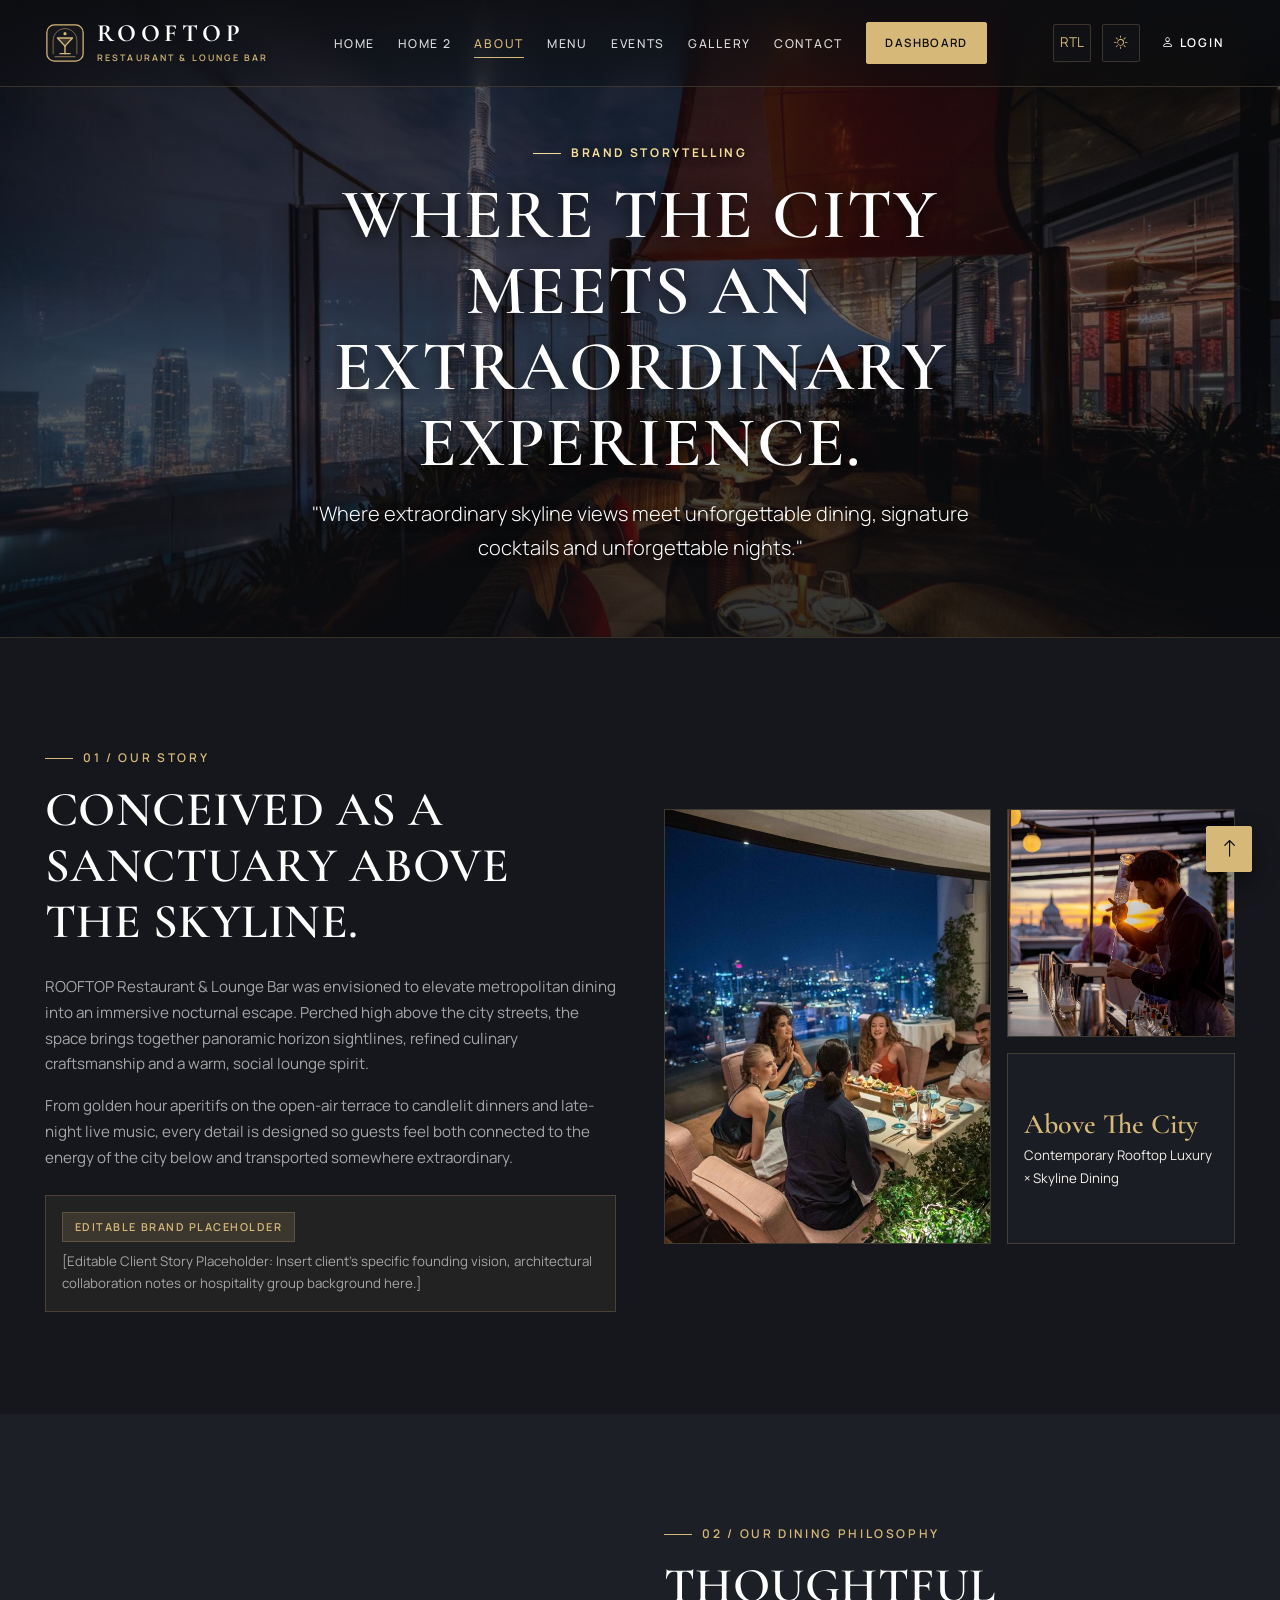
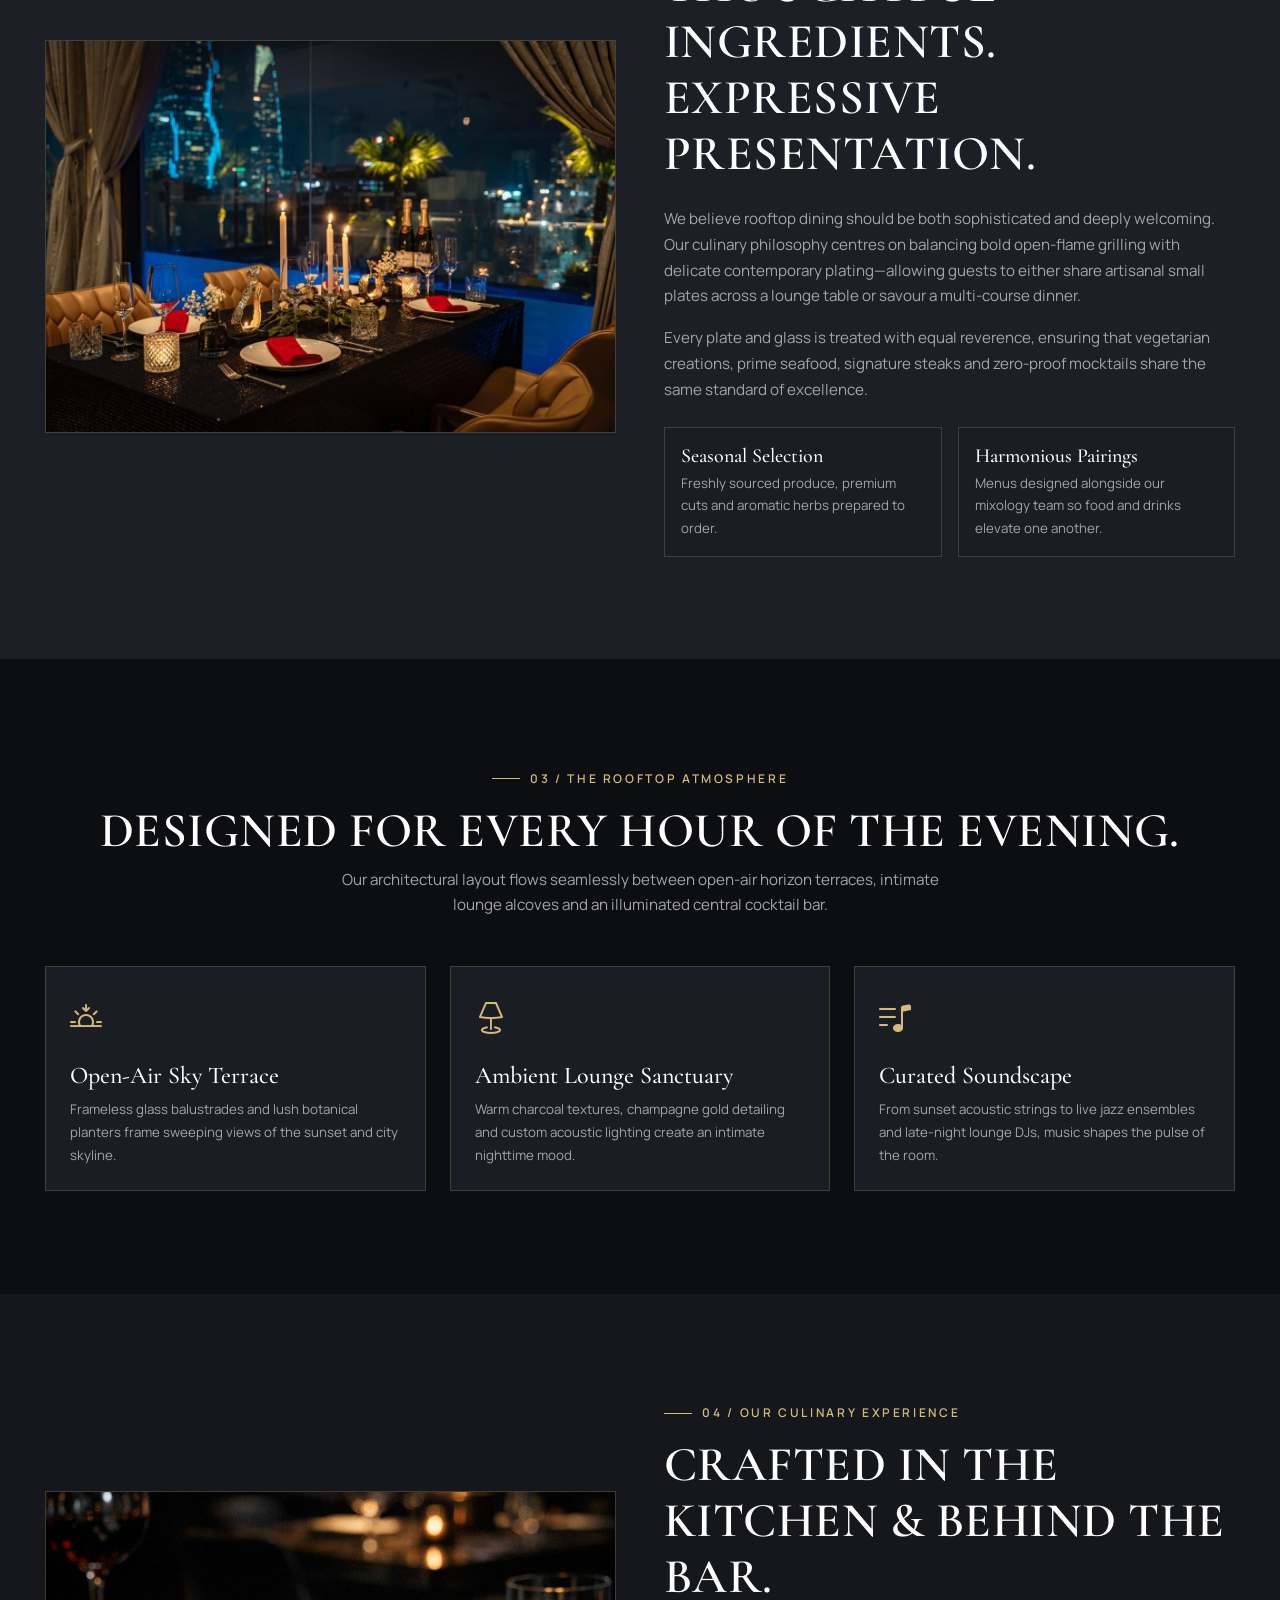
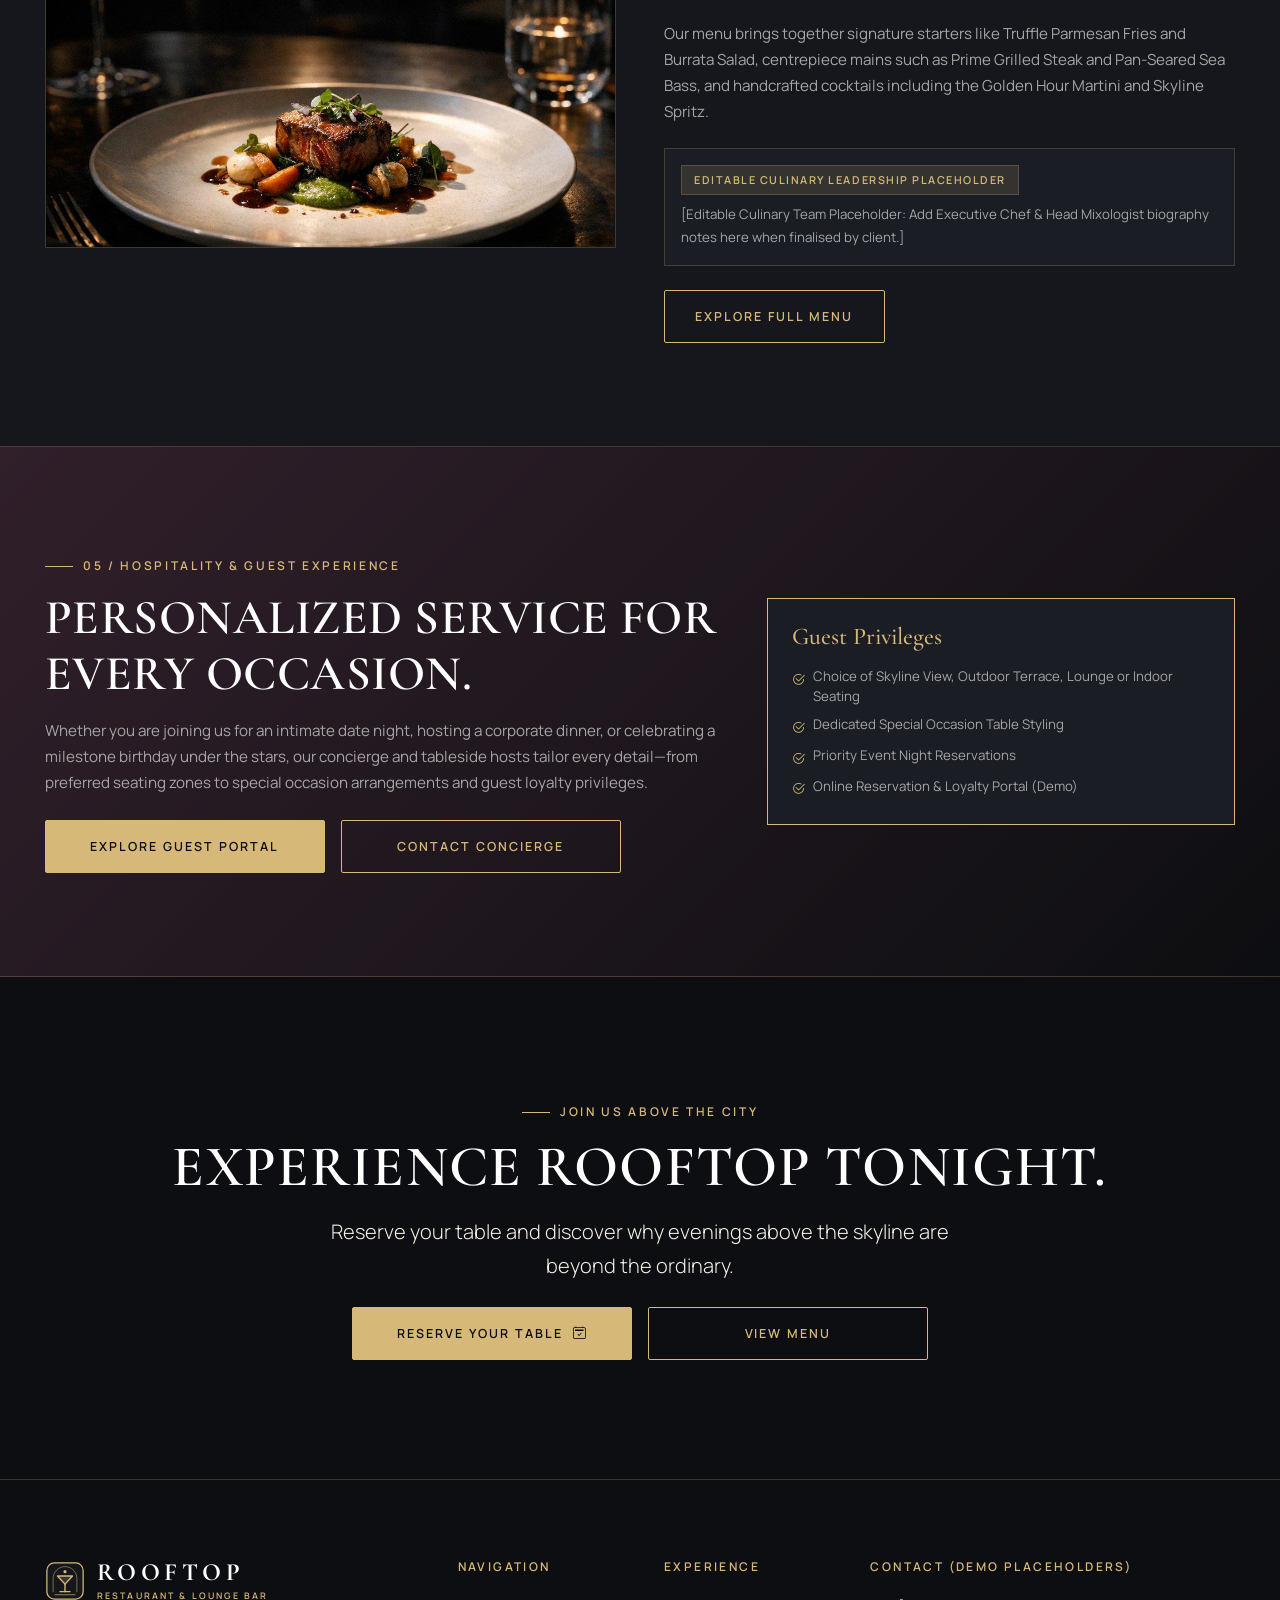
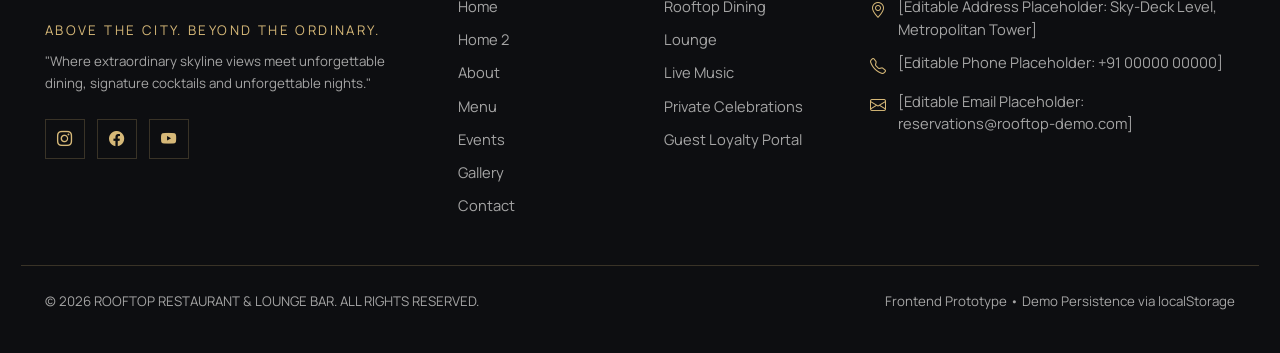
==== commit 5df9b855: "header" ====
--- a/about.html
+++ b/about.html
@@ -454,8 +454,8 @@
 
         <ul class="nav-center">
           <li><a href="index.html" class="nav-link-rooftop">Home</a></li>
+          <li><a href="home-2.html" class="nav-link-rooftop">Home 2</a></li>
           <li><a href="about.html" class="nav-link-rooftop active">About</a></li>
-          <li><a href="home-2.html" class="nav-link-rooftop">Home 2</a></li>
           <li><a href="menu.html" class="nav-link-rooftop">Menu</a></li>
           <li><a href="events.html" class="nav-link-rooftop">Events</a></li>
           <li><a href="gallery.html" class="nav-link-rooftop">Gallery</a></li>
@@ -505,8 +505,8 @@
       </div>
       <ul class="mobile-nav-list">
         <li><a href="index.html">Home</a></li>
+        <li><a href="home-2.html">Home 2</a></li>
         <li><a href="about.html" class="active">About</a></li>
-        <li><a href="home-2.html">Home 2</a></li>
         <li><a href="menu.html">Menu</a></li>
         <li><a href="events.html">Events</a></li>
         <li><a href="gallery.html">Gallery</a></li>
@@ -792,8 +792,8 @@
           <h3 class="footer-heading">Navigation</h3>
           <ul class="footer-links">
             <li><a href="index.html">Home</a></li>
+            <li><a href="home-2.html">Home 2</a></li>
             <li><a href="about.html">About</a></li>
-            <li><a href="home-2.html">Home 2</a></li>
             <li><a href="menu.html">Menu</a></li>
             <li><a href="events.html">Events</a></li>
             <li><a href="gallery.html">Gallery</a></li>
